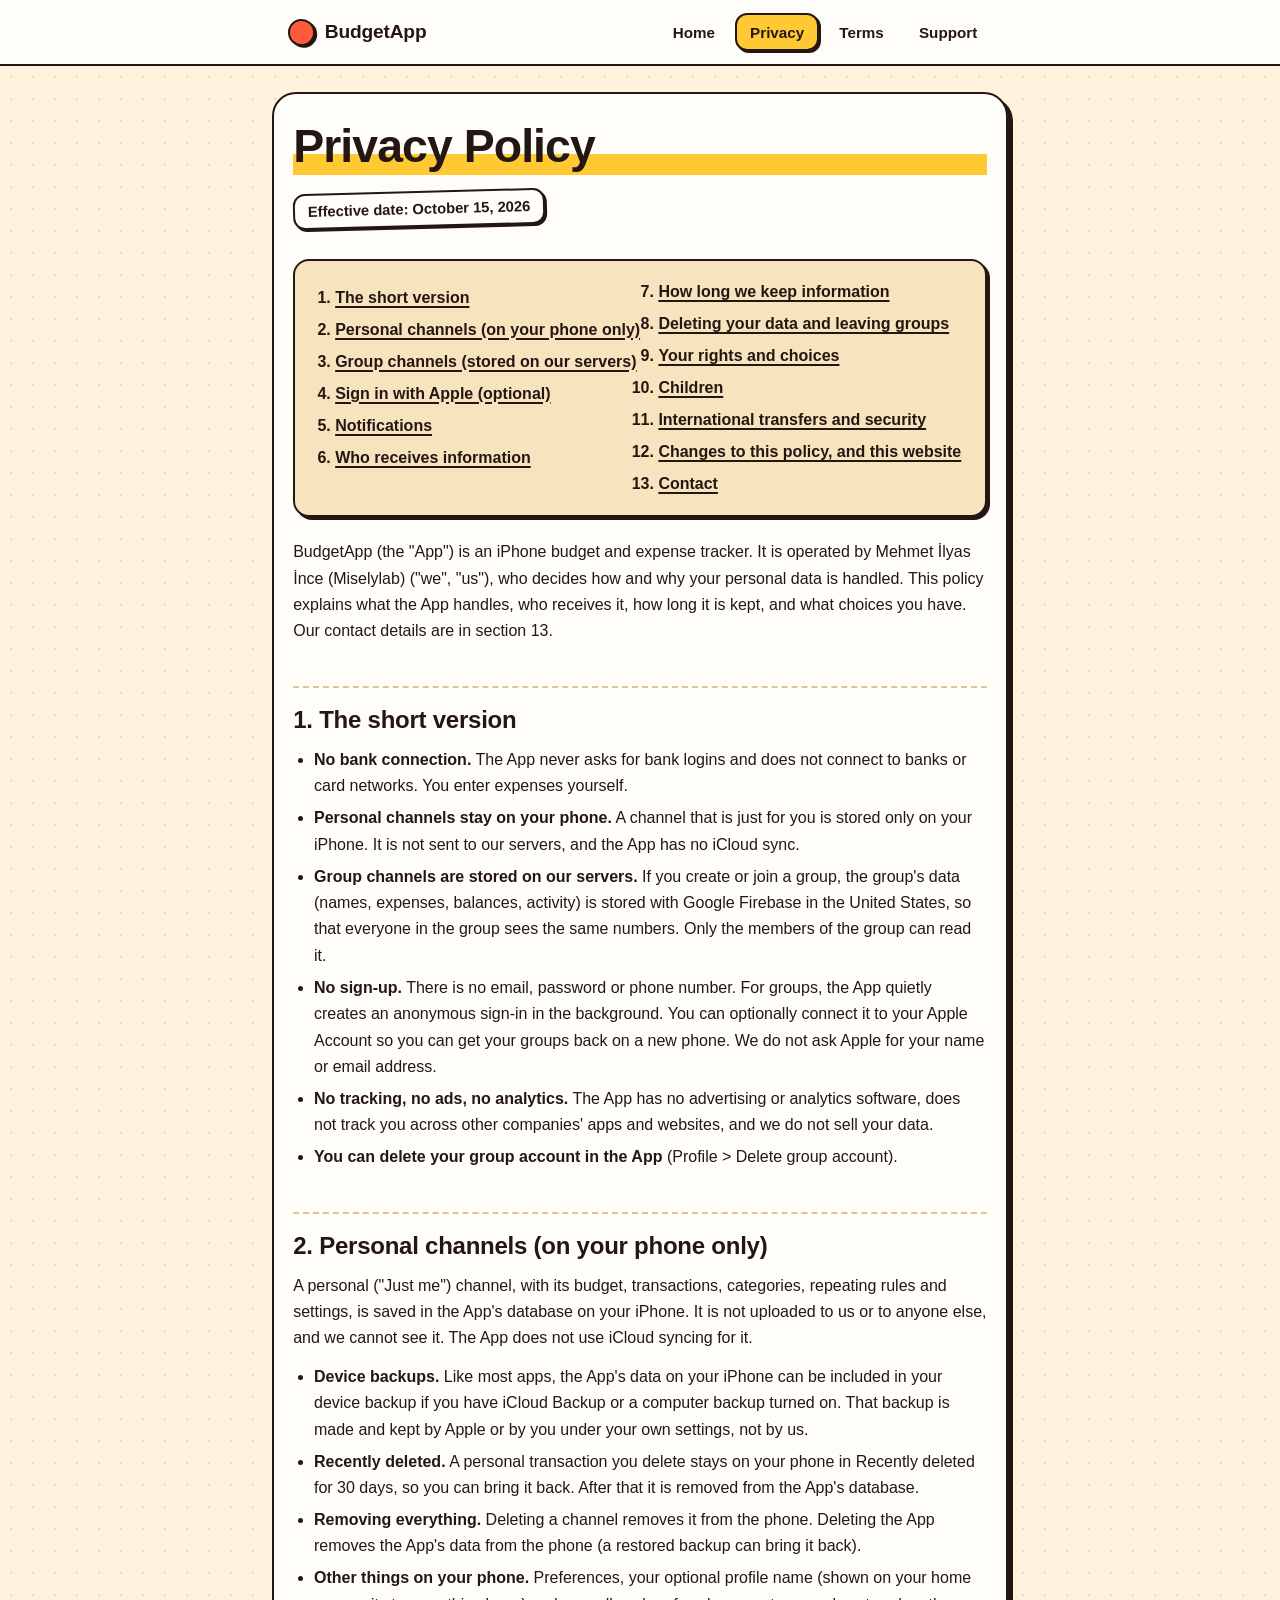
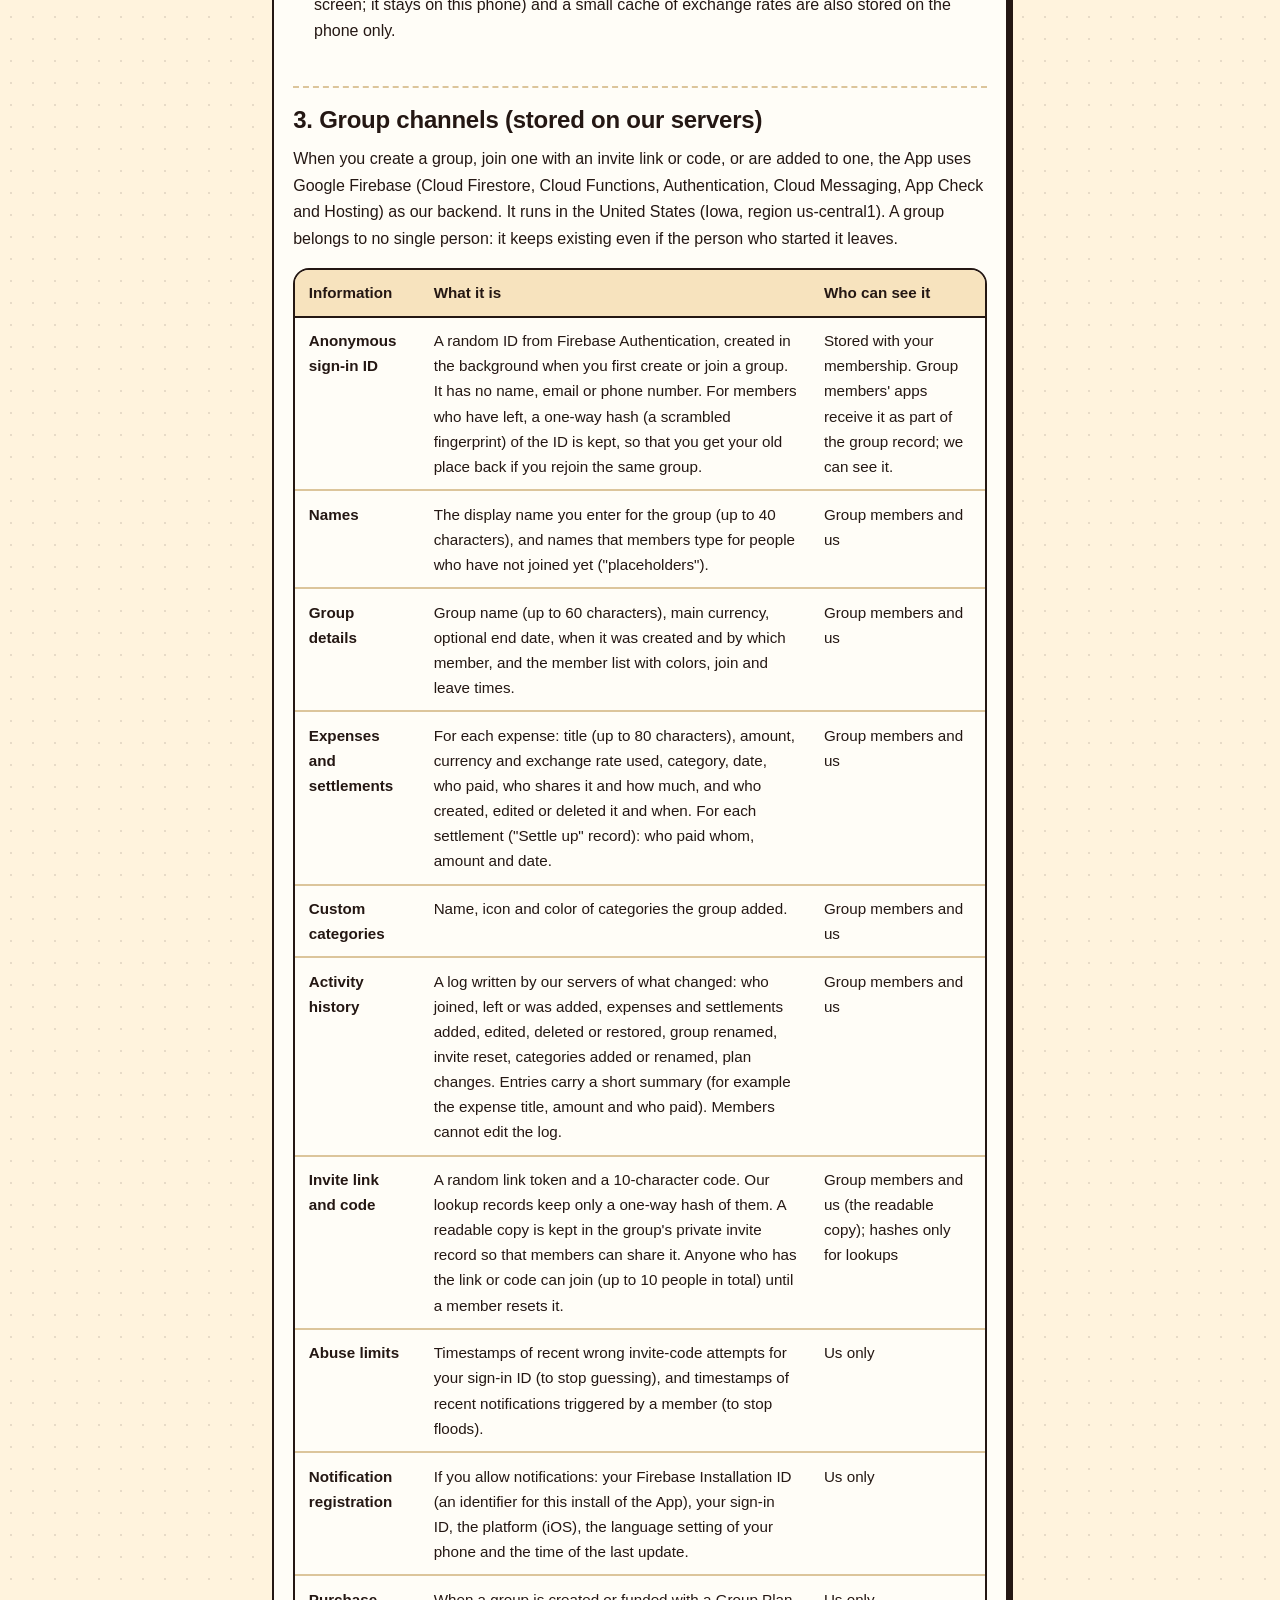
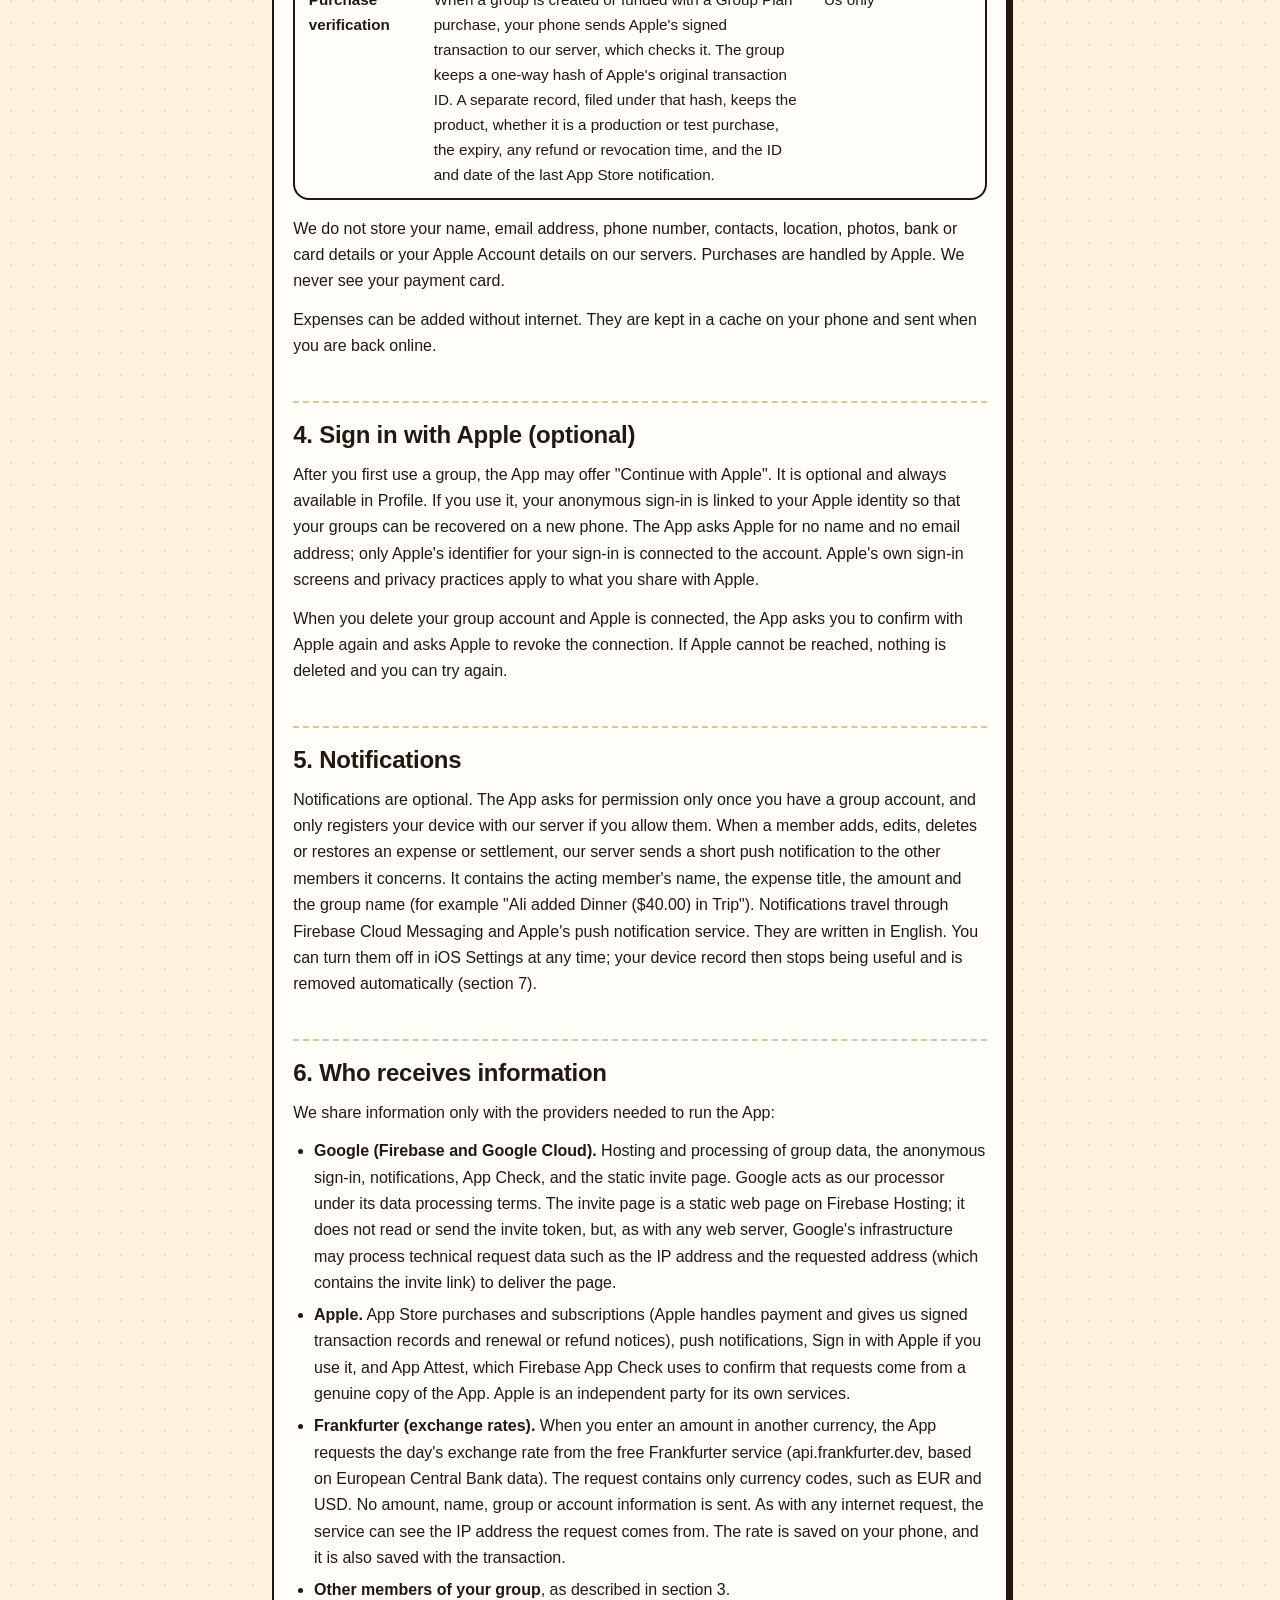
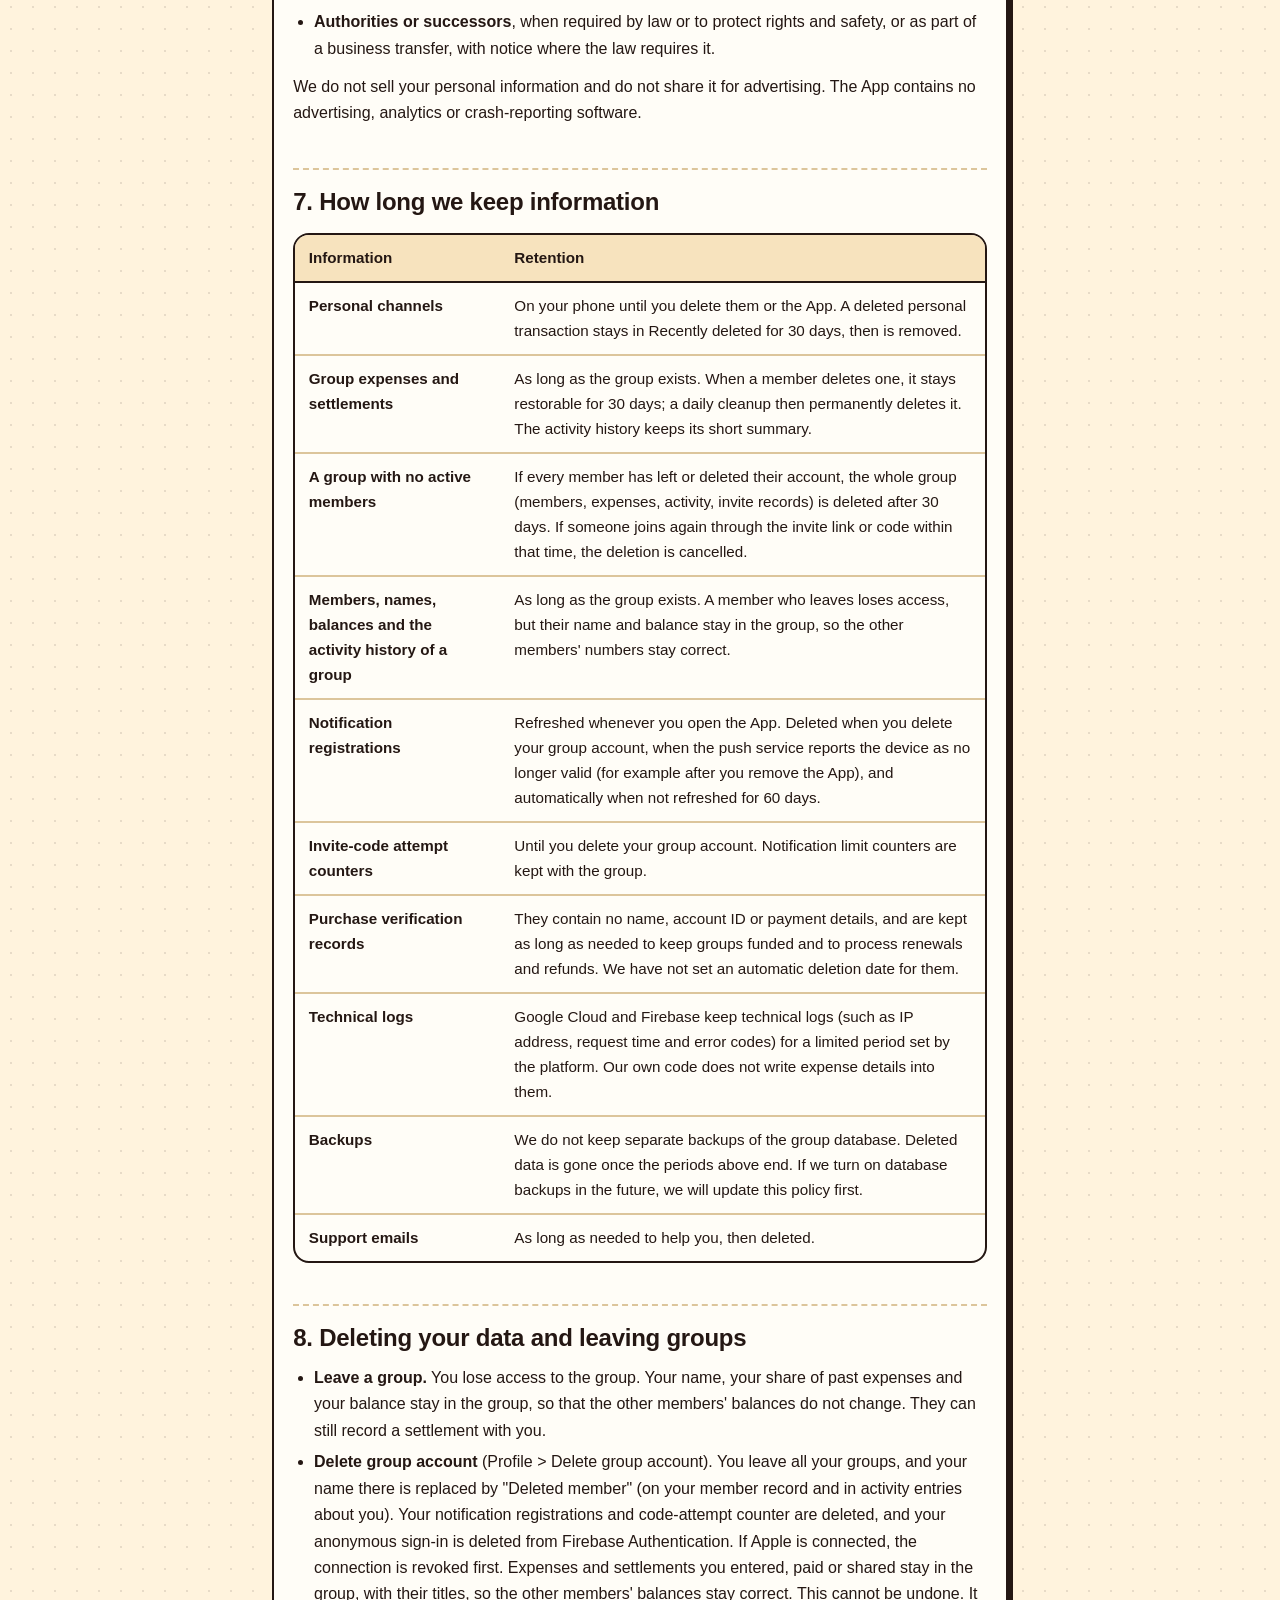
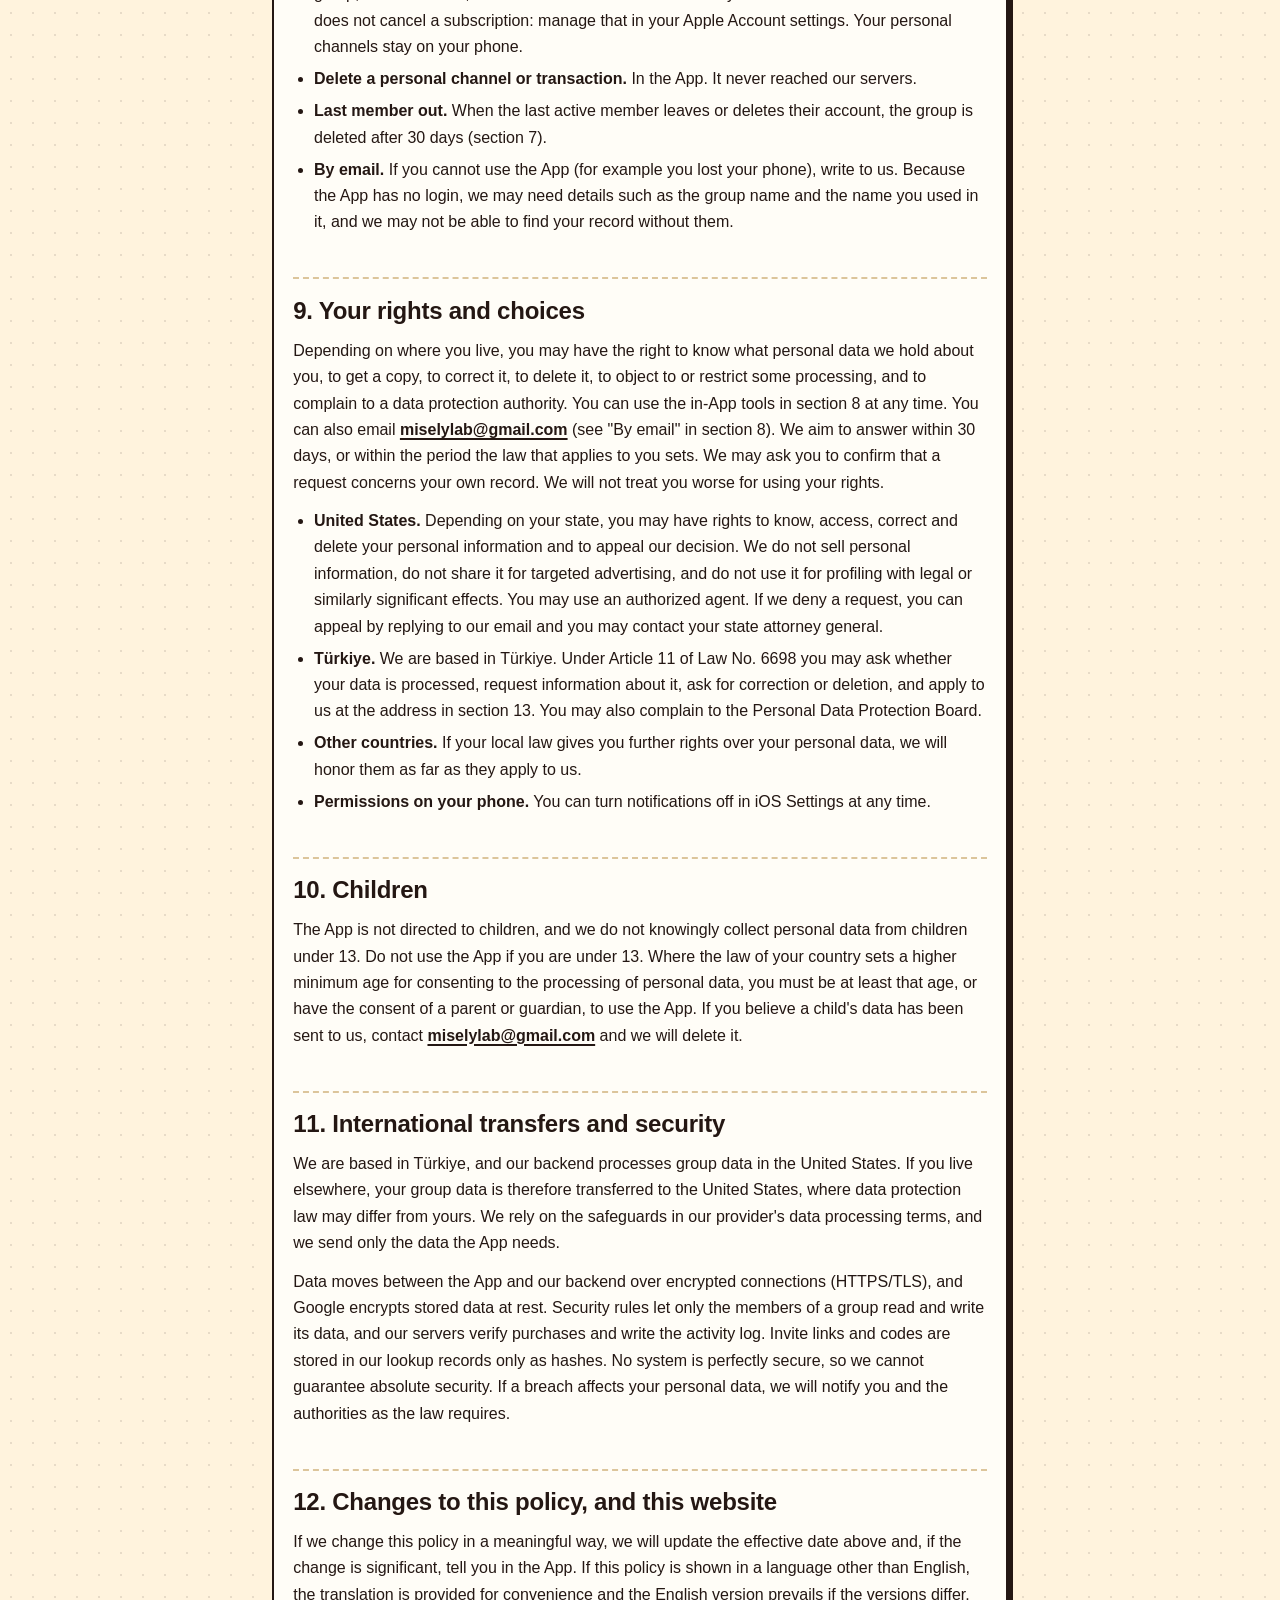
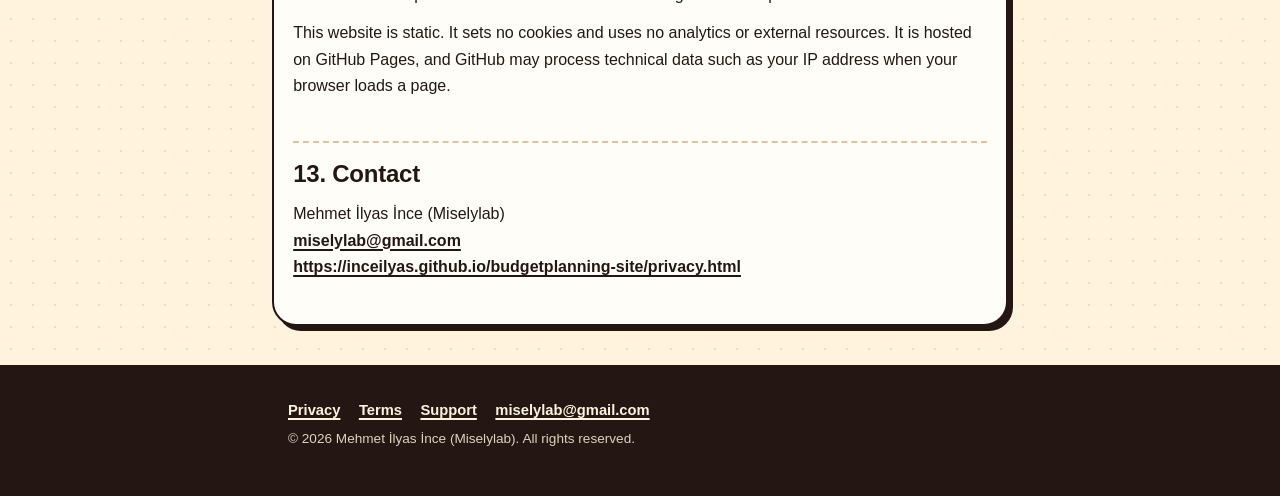
==== privacy.html @ 2c56e833 "Gizlilik politikasi, kullanim sartlari, destek ve ana sayfa (Ingilizce) Co-Authored-By: Claude Opus " ====
<!doctype html>
<html lang="en">
<head>
  <meta charset="utf-8">
  <meta name="viewport" content="width=device-width, initial-scale=1">
  <title>Privacy Policy | BudgetApp</title>
  <meta name="description" content="How BudgetApp handles your data: personal budgets stay on your phone, group budgets are stored on our servers. What is stored, who sees it, how long it is kept and how to delete it.">
  <meta name="color-scheme" content="light">
  <meta name="theme-color" content="#FFF3DD">
  <link rel="canonical" href="https://inceilyas.github.io/budgetplanning-site/privacy.html">
  <link rel="alternate" hreflang="en" href="https://inceilyas.github.io/budgetplanning-site/privacy.html">
  <link rel="alternate" hreflang="x-default" href="https://inceilyas.github.io/budgetplanning-site/privacy.html">
  <link rel="icon" type="image/svg+xml" href="assets/favicon.svg">
  <link rel="stylesheet" href="assets/style.css">
</head>
<body data-page="privacy">
  <a class="skip" href="#main">Skip to content</a>
  <header class="site-header">
    <div class="wrap bar">
      <a class="brand" href="index.html"><span class="mark" aria-hidden="true"></span>BudgetApp</a>
      <nav aria-label="Main menu">
        <a href="index.html">Home</a>
        <a href="privacy.html" aria-current="page">Privacy</a>
        <a href="terms.html">Terms</a>
        <a href="support.html">Support</a>
      </nav>
      <details class="langmenu">
        <summary class="lang" aria-label="Language: English">English</summary>
        <ul class="lang-list">
          <li><a href="privacy.html" hreflang="en" lang="en" aria-current="true">English</a></li>
        </ul>
      </details>
    </div>
  </header>
  <main id="main" class="wrap">
<h1>Privacy Policy</h1>

<p class="meta">Effective date: October 15, 2026</p>

<nav class="toc" aria-label="Contents">
  <ol>
    <li><a href="#section-1">The short version</a></li>
    <li><a href="#section-2">Personal channels (on your phone only)</a></li>
    <li><a href="#section-3">Group channels (stored on our servers)</a></li>
    <li><a href="#section-4">Sign in with Apple (optional)</a></li>
    <li><a href="#section-5">Notifications</a></li>
    <li><a href="#section-6">Who receives information</a></li>
    <li><a href="#section-7">How long we keep information</a></li>
    <li><a href="#section-8">Deleting your data and leaving groups</a></li>
    <li><a href="#section-9">Your rights and choices</a></li>
    <li><a href="#section-10">Children</a></li>
    <li><a href="#section-11">International transfers and security</a></li>
    <li><a href="#section-12">Changes to this policy, and this website</a></li>
    <li><a href="#section-13">Contact</a></li>
  </ol>
</nav>

<p>BudgetApp (the "App") is an iPhone budget and expense tracker. It is operated by Mehmet İlyas İnce (Miselylab) ("we", "us"), who decides how and why your personal data is handled. This policy explains what the App handles, who receives it, how long it is kept, and what choices you have. Our contact details are in section 13.</p>

<h2 id="section-1">1. The short version</h2>

<ul>
  <li><strong>No bank connection.</strong> The App never asks for bank logins and does not connect to banks or card networks. You enter expenses yourself.</li>
  <li><strong>Personal channels stay on your phone.</strong> A channel that is just for you is stored only on your iPhone. It is not sent to our servers, and the App has no iCloud sync.</li>
  <li><strong>Group channels are stored on our servers.</strong> If you create or join a group, the group's data (names, expenses, balances, activity) is stored with Google Firebase in the United States, so that everyone in the group sees the same numbers. Only the members of the group can read it.</li>
  <li><strong>No sign-up.</strong> There is no email, password or phone number. For groups, the App quietly creates an anonymous sign-in in the background. You can optionally connect it to your Apple Account so you can get your groups back on a new phone. We do not ask Apple for your name or email address.</li>
  <li><strong>No tracking, no ads, no analytics.</strong> The App has no advertising or analytics software, does not track you across other companies' apps and websites, and we do not sell your data.</li>
  <li><strong>You can delete your group account in the App</strong> (Profile &gt; Delete group account).</li>
</ul>

<h2 id="section-2">2. Personal channels (on your phone only)</h2>

<p>A personal ("Just me") channel, with its budget, transactions, categories, repeating rules and settings, is saved in the App's database on your iPhone. It is not uploaded to us or to anyone else, and we cannot see it. The App does not use iCloud syncing for it.</p>

<ul>
  <li><strong>Device backups.</strong> Like most apps, the App's data on your iPhone can be included in your device backup if you have iCloud Backup or a computer backup turned on. That backup is made and kept by Apple or by you under your own settings, not by us.</li>
  <li><strong>Recently deleted.</strong> A personal transaction you delete stays on your phone in Recently deleted for 30 days, so you can bring it back. After that it is removed from the App's database.</li>
  <li><strong>Removing everything.</strong> Deleting a channel removes it from the phone. Deleting the App removes the App's data from the phone (a restored backup can bring it back).</li>
  <li><strong>Other things on your phone.</strong> Preferences, your optional profile name (shown on your home screen; it stays on this phone) and a small cache of exchange rates are also stored on the phone only.</li>
</ul>

<h2 id="section-3">3. Group channels (stored on our servers)</h2>

<p>When you create a group, join one with an invite link or code, or are added to one, the App uses Google Firebase (Cloud Firestore, Cloud Functions, Authentication, Cloud Messaging, App Check and Hosting) as our backend. It runs in the United States (Iowa, region us-central1). A group belongs to no single person: it keeps existing even if the person who started it leaves.</p>

<div class="table-wrap" tabindex="0" role="region" aria-label="Table">
<table>
  <thead><tr>
<th scope="col">Information</th><th scope="col">What it is</th><th scope="col">Who can see it</th></tr></thead>
  <tbody>
    <tr><td>Anonymous sign-in ID</td><td>A random ID from Firebase Authentication, created in the background when you first create or join a group. It has no name, email or phone number. For members who have left, a one-way hash (a scrambled fingerprint) of the ID is kept, so that you get your old place back if you rejoin the same group.</td><td>Stored with your membership. Group members' apps receive it as part of the group record; we can see it.</td></tr>
    <tr><td>Names</td><td>The display name you enter for the group (up to 40 characters), and names that members type for people who have not joined yet ("placeholders").</td><td>Group members and us</td></tr>
    <tr><td>Group details</td><td>Group name (up to 60 characters), main currency, optional end date, when it was created and by which member, and the member list with colors, join and leave times.</td><td>Group members and us</td></tr>
    <tr><td>Expenses and settlements</td><td>For each expense: title (up to 80 characters), amount, currency and exchange rate used, category, date, who paid, who shares it and how much, and who created, edited or deleted it and when. For each settlement ("Settle up" record): who paid whom, amount and date.</td><td>Group members and us</td></tr>
    <tr><td>Custom categories</td><td>Name, icon and color of categories the group added.</td><td>Group members and us</td></tr>
    <tr><td>Activity history</td><td>A log written by our servers of what changed: who joined, left or was added, expenses and settlements added, edited, deleted or restored, group renamed, invite reset, categories added or renamed, plan changes. Entries carry a short summary (for example the expense title, amount and who paid). Members cannot edit the log.</td><td>Group members and us</td></tr>
    <tr><td>Invite link and code</td><td>A random link token and a 10-character code. Our lookup records keep only a one-way hash of them. A readable copy is kept in the group's private invite record so that members can share it. Anyone who has the link or code can join (up to 10 people in total) until a member resets it.</td><td>Group members and us (the readable copy); hashes only for lookups</td></tr>
    <tr><td>Abuse limits</td><td>Timestamps of recent wrong invite-code attempts for your sign-in ID (to stop guessing), and timestamps of recent notifications triggered by a member (to stop floods).</td><td>Us only</td></tr>
    <tr><td>Notification registration</td><td>If you allow notifications: your Firebase Installation ID (an identifier for this install of the App), your sign-in ID, the platform (iOS), the language setting of your phone and the time of the last update.</td><td>Us only</td></tr>
    <tr><td>Purchase verification</td><td>When a group is created or funded with a Group Plan purchase, your phone sends Apple's signed transaction to our server, which checks it. The group keeps a one-way hash of Apple's original transaction ID. A separate record, filed under that hash, keeps the product, whether it is a production or test purchase, the expiry, any refund or revocation time, and the ID and date of the last App Store notification.</td><td>Us only</td></tr>
  </tbody>
</table>
</div>

<p>We do not store your name, email address, phone number, contacts, location, photos, bank or card details or your Apple Account details on our servers. Purchases are handled by Apple. We never see your payment card.</p>

<p>Expenses can be added without internet. They are kept in a cache on your phone and sent when you are back online.</p>

<h2 id="section-4">4. Sign in with Apple (optional)</h2>

<p>After you first use a group, the App may offer "Continue with Apple". It is optional and always available in Profile. If you use it, your anonymous sign-in is linked to your Apple identity so that your groups can be recovered on a new phone. The App asks Apple for no name and no email address; only Apple's identifier for your sign-in is connected to the account. Apple's own sign-in screens and privacy practices apply to what you share with Apple.</p>

<p>When you delete your group account and Apple is connected, the App asks you to confirm with Apple again and asks Apple to revoke the connection. If Apple cannot be reached, nothing is deleted and you can try again.</p>

<h2 id="section-5">5. Notifications</h2>

<p>Notifications are optional. The App asks for permission only once you have a group account, and only registers your device with our server if you allow them. When a member adds, edits, deletes or restores an expense or settlement, our server sends a short push notification to the other members it concerns. It contains the acting member's name, the expense title, the amount and the group name (for example "Ali added Dinner ($40.00) in Trip"). Notifications travel through Firebase Cloud Messaging and Apple's push notification service. They are written in English. You can turn them off in iOS Settings at any time; your device record then stops being useful and is removed automatically (section 7).</p>

<h2 id="section-6">6. Who receives information</h2>

<p>We share information only with the providers needed to run the App:</p>

<ul>
  <li><strong>Google (Firebase and Google Cloud).</strong> Hosting and processing of group data, the anonymous sign-in, notifications, App Check, and the static invite page. Google acts as our processor under its data processing terms. The invite page is a static web page on Firebase Hosting; it does not read or send the invite token, but, as with any web server, Google's infrastructure may process technical request data such as the IP address and the requested address (which contains the invite link) to deliver the page.</li>
  <li><strong>Apple.</strong> App Store purchases and subscriptions (Apple handles payment and gives us signed transaction records and renewal or refund notices), push notifications, Sign in with Apple if you use it, and App Attest, which Firebase App Check uses to confirm that requests come from a genuine copy of the App. Apple is an independent party for its own services.</li>
  <li><strong>Frankfurter (exchange rates).</strong> When you enter an amount in another currency, the App requests the day's exchange rate from the free Frankfurter service (api.frankfurter.dev, based on European Central Bank data). The request contains only currency codes, such as EUR and USD. No amount, name, group or account information is sent. As with any internet request, the service can see the IP address the request comes from. The rate is saved on your phone, and it is also saved with the transaction.</li>
  <li><strong>Other members of your group</strong>, as described in section 3.</li>
  <li><strong>Authorities or successors</strong>, when required by law or to protect rights and safety, or as part of a business transfer, with notice where the law requires it.</li>
</ul>

<p>We do not sell your personal information and do not share it for advertising. The App contains no advertising, analytics or crash-reporting software.</p>

<h2 id="section-7">7. How long we keep information</h2>

<div class="table-wrap" tabindex="0" role="region" aria-label="Table">
<table>
  <thead><tr>
<th scope="col">Information</th><th scope="col">Retention</th></tr></thead>
  <tbody>
    <tr><td>Personal channels</td><td>On your phone until you delete them or the App. A deleted personal transaction stays in Recently deleted for 30 days, then is removed.</td></tr>
    <tr><td>Group expenses and settlements</td><td>As long as the group exists. When a member deletes one, it stays restorable for 30 days; a daily cleanup then permanently deletes it. The activity history keeps its short summary.</td></tr>
    <tr><td>A group with no active members</td><td>If every member has left or deleted their account, the whole group (members, expenses, activity, invite records) is deleted after 30 days. If someone joins again through the invite link or code within that time, the deletion is cancelled.</td></tr>
    <tr><td>Members, names, balances and the activity history of a group</td><td>As long as the group exists. A member who leaves loses access, but their name and balance stay in the group, so the other members' numbers stay correct.</td></tr>
    <tr><td>Notification registrations</td><td>Refreshed whenever you open the App. Deleted when you delete your group account, when the push service reports the device as no longer valid (for example after you remove the App), and automatically when not refreshed for 60 days.</td></tr>
    <tr><td>Invite-code attempt counters</td><td>Until you delete your group account. Notification limit counters are kept with the group.</td></tr>
    <tr><td>Purchase verification records</td><td>They contain no name, account ID or payment details, and are kept as long as needed to keep groups funded and to process renewals and refunds. We have not set an automatic deletion date for them.</td></tr>
    <tr><td>Technical logs</td><td>Google Cloud and Firebase keep technical logs (such as IP address, request time and error codes) for a limited period set by the platform. Our own code does not write expense details into them.</td></tr>
    <tr><td>Backups</td><td>We do not keep separate backups of the group database. Deleted data is gone once the periods above end. If we turn on database backups in the future, we will update this policy first.</td></tr>
    <tr><td>Support emails</td><td>As long as needed to help you, then deleted.</td></tr>
  </tbody>
</table>
</div>

<h2 id="section-8">8. Deleting your data and leaving groups</h2>

<ul>
  <li><strong>Leave a group.</strong> You lose access to the group. Your name, your share of past expenses and your balance stay in the group, so that the other members' balances do not change. They can still record a settlement with you.</li>
  <li><strong>Delete group account</strong> (Profile &gt; Delete group account). You leave all your groups, and your name there is replaced by "Deleted member" (on your member record and in activity entries about you). Your notification registrations and code-attempt counter are deleted, and your anonymous sign-in is deleted from Firebase Authentication. If Apple is connected, the connection is revoked first. Expenses and settlements you entered, paid or shared stay in the group, with their titles, so the other members' balances stay correct. This cannot be undone. It does not cancel a subscription: manage that in your Apple Account settings. Your personal channels stay on your phone.</li>
  <li><strong>Delete a personal channel or transaction.</strong> In the App. It never reached our servers.</li>
  <li><strong>Last member out.</strong> When the last active member leaves or deletes their account, the group is deleted after 30 days (section 7).</li>
  <li><strong>By email.</strong> If you cannot use the App (for example you lost your phone), write to us. Because the App has no login, we may need details such as the group name and the name you used in it, and we may not be able to find your record without them.</li>
</ul>

<h2 id="section-9">9. Your rights and choices</h2>

<p>Depending on where you live, you may have the right to know what personal data we hold about you, to get a copy, to correct it, to delete it, to object to or restrict some processing, and to complain to a data protection authority. You can use the in-App tools in section 8 at any time. You can also email <a href="mailto:miselylab@gmail.com">miselylab@gmail.com</a> (see "By email" in section 8). We aim to answer within 30 days, or within the period the law that applies to you sets. We may ask you to confirm that a request concerns your own record. We will not treat you worse for using your rights.</p>

<ul>
  <li><strong>United States.</strong> Depending on your state, you may have rights to know, access, correct and delete your personal information and to appeal our decision. We do not sell personal information, do not share it for targeted advertising, and do not use it for profiling with legal or similarly significant effects. You may use an authorized agent. If we deny a request, you can appeal by replying to our email and you may contact your state attorney general.</li>
  <li><strong>Türkiye.</strong> We are based in Türkiye. Under Article 11 of Law No. 6698 you may ask whether your data is processed, request information about it, ask for correction or deletion, and apply to us at the address in section 13. You may also complain to the Personal Data Protection Board.</li>
  <li><strong>Other countries.</strong> If your local law gives you further rights over your personal data, we will honor them as far as they apply to us.</li>
  <li><strong>Permissions on your phone.</strong> You can turn notifications off in iOS Settings at any time.</li>
</ul>

<h2 id="section-10">10. Children</h2>

<p>The App is not directed to children, and we do not knowingly collect personal data from children under 13. Do not use the App if you are under 13. Where the law of your country sets a higher minimum age for consenting to the processing of personal data, you must be at least that age, or have the consent of a parent or guardian, to use the App. If you believe a child's data has been sent to us, contact <a href="mailto:miselylab@gmail.com">miselylab@gmail.com</a> and we will delete it.</p>

<h2 id="section-11">11. International transfers and security</h2>

<p>We are based in Türkiye, and our backend processes group data in the United States. If you live elsewhere, your group data is therefore transferred to the United States, where data protection law may differ from yours. We rely on the safeguards in our provider's data processing terms, and we send only the data the App needs.</p>

<p>Data moves between the App and our backend over encrypted connections (HTTPS/TLS), and Google encrypts stored data at rest. Security rules let only the members of a group read and write its data, and our servers verify purchases and write the activity log. Invite links and codes are stored in our lookup records only as hashes. No system is perfectly secure, so we cannot guarantee absolute security. If a breach affects your personal data, we will notify you and the authorities as the law requires.</p>

<h2 id="section-12">12. Changes to this policy, and this website</h2>

<p>If we change this policy in a meaningful way, we will update the effective date above and, if the change is significant, tell you in the App. If this policy is shown in a language other than English, the translation is provided for convenience and the English version prevails if the versions differ.</p>

<p>This website is static. It sets no cookies and uses no analytics or external resources. It is hosted on GitHub Pages, and GitHub may process technical data such as your IP address when your browser loads a page.</p>

<h2 id="section-13">13. Contact</h2>

<p>Mehmet İlyas İnce (Miselylab)<br>
<a href="mailto:miselylab@gmail.com">miselylab@gmail.com</a><br>
<a href="https://inceilyas.github.io/budgetplanning-site/privacy.html" rel="noopener">https://inceilyas.github.io/budgetplanning-site/privacy.html</a></p>
  </main>
  <footer class="site-footer">
    <div class="wrap">
      <nav class="footer-langs-wrap" aria-label="Language">
        <ul class="lang-list footer-langs">
          <li><a href="privacy.html" hreflang="en" lang="en" aria-current="true">English</a></li>
        </ul>
      </nav>
      <p class="links"><a href="privacy.html">Privacy</a> <a href="terms.html">Terms</a> <a href="support.html">Support</a> <a href="mailto:miselylab@gmail.com">miselylab@gmail.com</a></p>
      <p class="small">&copy; 2026 Mehmet İlyas İnce (Miselylab). All rights reserved.</p>
    </div>
  </footer>
</body>
</html>
---- assets/style.css ----
/* B3 Sticker palette from the app (design/b3-sistem.md): cream ground, ink outlines, hard offset shadows, tomato accent.
   System fonts only. No external resources. */
:root {
  --bg: #FFF3DD;          /* cream page background */
  --surface: #FFFDF7;     /* cards and fields */
  --sand: #F7E3BE;        /* quiet fills */
  --hairline: #DCC59B;    /* thin dividers */
  --ink: #241713;         /* text, outlines, hard shadows */
  --ink-2: #6B574A;       /* secondary text (6.2:1 on cream) */
  --tomato: #FF5B3A;      /* accent: fills and decoration. Not used for text: 2.8:1 on cream */
  --tomato-tint: #FFD3C6;
  --sun: #FFC933;
  --sun-tint: #FFEBA6;
  --teal: #17B196;
  --teal-tint: #C2F0E3;
  --line: 2.5px;
  color-scheme: light;
}
* { box-sizing: border-box; }
html { -webkit-text-size-adjust: 100%; scroll-behavior: smooth; }
body {
  margin: 0;
  background-color: var(--bg);
  background-image: radial-gradient(rgba(36, 23, 19, .11) 1.3px, transparent 1.4px);
  background-size: 22px 22px;
  color: var(--ink);
  font: 1rem/1.65 ui-rounded, "SF Pro Rounded", -apple-system, BlinkMacSystemFont, "SF Pro Text", "Segoe UI", Roboto, "Helvetica Neue", Arial, sans-serif;
}
.wrap { width: 100%; max-width: 46rem; margin: 0 auto; padding-left: 16px; padding-right: 16px; }

/* Links: ink with an underline (tomato fails 4.5:1 on cream). Hover adds a sun highlight. */
a { color: var(--ink); font-weight: 600; text-decoration: underline; text-decoration-thickness: 2px; text-underline-offset: .18em; overflow-wrap: anywhere; }
a:hover { background: var(--sun); text-decoration-thickness: 3px; }
a:focus-visible, .table-wrap:focus-visible, summary:focus-visible { outline: 3px solid var(--ink); outline-offset: 3px; border-radius: 6px; box-shadow: 0 0 0 6px var(--sun); }

.skip { position: absolute; left: -999px; top: 0; background: var(--sun); color: var(--ink); border: var(--line) solid var(--ink); border-radius: 12px; padding: .6rem 1rem; z-index: 10; font-weight: 800; text-decoration: none; }
.skip:focus { left: 8px; top: 8px; }

/* Header */
.site-header { border-bottom: var(--line) solid var(--ink); background: var(--surface); }
.bar { display: flex; flex-wrap: wrap; align-items: center; gap: .4rem 1rem; padding-top: .8rem; padding-bottom: .8rem; }
.brand { display: inline-flex; align-items: center; gap: .6rem; color: var(--ink); font-size: 1.2rem; font-weight: 800; letter-spacing: -.01em; text-decoration: none; margin-right: auto; }
.brand:hover { background: none; }
.mark { width: 1.7rem; height: 1.7rem; flex: none; border: var(--line) solid var(--ink); border-radius: 50%; background: var(--tomato); box-shadow: 2px 2px 0 var(--ink); transform: rotate(-6deg); }
nav { display: flex; flex-wrap: wrap; gap: .35rem; }
.site-header nav a { color: var(--ink); text-decoration: none; padding: .3rem .8rem; border: 2px solid transparent; border-radius: 12px; font-size: .95rem; font-weight: 700; }
.site-header nav a:hover { background: var(--sun-tint); border-color: var(--ink); }
.site-header nav a[aria-current="page"] { background: var(--sun); border-color: var(--ink); box-shadow: 2px 2px 0 var(--ink); }

/* Page body: legal pages sit on a sticker card, the home page on the dotted ground */
main.wrap { margin: 1.6rem auto 2.4rem; padding: 1.6rem 1.2rem 2rem; background: var(--surface); border: var(--line) solid var(--ink); border-radius: 24px; box-shadow: 5px 5px 0 var(--ink); width: calc(100% - 32px); max-width: 46rem; }
body[data-page="index"] main.wrap { background: none; border: 0; box-shadow: none; border-radius: 0; padding: 0 16px; width: 100%; margin-top: 2rem; }
h1, h2, h3 { line-height: 1.2; }
h1 { font-weight: 800; font-size: clamp(2rem, 8vw, 2.9rem); letter-spacing: -.02em; margin: 0 0 .8rem; overflow-wrap: anywhere; }
h1 span, main > h1 { background: linear-gradient(transparent 62%, var(--sun) 62%); -webkit-box-decoration-break: clone; box-decoration-break: clone; }
h2 { font-size: 1.5rem; font-weight: 800; letter-spacing: -.01em; margin: 2.6rem 0 .6rem; padding-top: 1.1rem; border-top: 2px dashed var(--hairline); scroll-margin-top: 1rem; }
h3 { font-size: 1.1rem; font-weight: 800; margin: 1.6rem 0 .3rem; }
h2:first-child, .hero + h2, .toc + h2, .note + h2 { border-top: 0; padding-top: 0; }
p, ul, ol { margin: .75rem 0; }
ul, ol { padding-left: 1.3rem; }
li { margin: .35rem 0; }
li::marker { color: var(--ink); font-weight: 800; }
strong { font-weight: 800; }
.lead { font-size: 1.2rem; font-weight: 600; color: var(--ink-2); max-width: 38rem; }
.meta { display: inline-block; margin: .2rem 0 .6rem; padding: .25rem .8rem; background: var(--surface); border: var(--line) solid var(--ink); border-radius: 12px; box-shadow: 2px 2px 0 var(--ink); font-size: .92rem; font-weight: 700; color: var(--ink); transform: rotate(-1.5deg); }
.hero { padding: .6rem 0 .4rem; }
.tag { display: inline-block; margin: 0 0 .9rem; padding: .25rem .8rem; background: var(--sun); border: var(--line) solid var(--ink); border-radius: 12px; box-shadow: 2px 2px 0 var(--ink); font-size: .92rem; font-weight: 800; transform: rotate(-2deg); }
.store { font-weight: 700; color: var(--ink-2); }

/* Buttons */
.actions { display: flex; flex-wrap: wrap; gap: .8rem; margin: 1.4rem 0 .6rem; }
.btn { display: inline-block; padding: .8rem 1.3rem; background: var(--tomato); border: var(--line) solid var(--ink); border-radius: 18px; box-shadow: 0 5px 0 var(--ink); color: var(--ink); font-size: 1.05rem; font-weight: 800; text-decoration: none; }
.btn:hover { background: var(--tomato); text-decoration: none; transform: translateY(2px); box-shadow: 0 3px 0 var(--ink); }
.btn-quiet { background: var(--surface); }
.btn-quiet:hover { background: var(--sun-tint); }

/* Cards */
.grid { display: grid; grid-template-columns: repeat(auto-fit, minmax(14rem, 1fr)); gap: 1.1rem; margin: 1.2rem 0 1.6rem; padding: 0; list-style: none; }
.card { position: relative; background: var(--surface); border: var(--line) solid var(--ink); border-radius: 24px; box-shadow: 5px 5px 0 var(--ink); padding: 1rem 1.2rem 1.1rem; margin: 0; }
.card.c-tomato { background: var(--tomato-tint); }
.card.c-sun { background: var(--sun-tint); }
.card.c-teal { background: var(--teal-tint); }
.card h3 { margin-top: 0; }
.card p { margin: .3rem 0 0; font-size: .98rem; }
.card h3 a { text-decoration: none; }
.card h3 a::after { content: ""; position: absolute; inset: 0; border-radius: 24px; }
.card h3 a:hover { background: none; text-decoration: underline; text-decoration-thickness: 3px; }
.card:hover { background: var(--sun-tint); }
.card:focus-within { outline: 3px solid var(--ink); outline-offset: 3px; }
.card h3 a:focus-visible { outline: none; box-shadow: none; }

.toc { display: block; background: var(--sand); border: var(--line) solid var(--ink); border-radius: 16px; box-shadow: 3px 3px 0 var(--ink); padding: .8rem 1.2rem; margin: 1.4rem 0; }
.toc ol { columns: 2 14rem; margin: .3rem 0; }
.toc a { font-weight: 600; }

/* Tables */
.table-wrap { overflow-x: auto; margin: 1rem 0; border: var(--line) solid var(--ink); border-radius: 16px; background: var(--surface); }
table { border-collapse: collapse; width: 100%; min-width: 34rem; font-size: .95rem; }
th, td { text-align: left; vertical-align: top; padding: .65rem .85rem; border-bottom: 2px solid var(--hairline); }
th { background: var(--sand); font-weight: 800; border-bottom: var(--line) solid var(--ink); }
tr:last-child td { border-bottom: 0; }
td:first-child { font-weight: 700; }

code { font: .92em ui-monospace, SFMono-Regular, Menlo, monospace; background: var(--sand); padding: .1em .35em; border-radius: 6px; }

/* Footer */
.site-footer { background: var(--ink); color: var(--bg); font-size: .92rem; padding: 1.8rem 0 2.6rem; }
.site-footer p { margin: .3rem 0; }
.site-footer a { color: var(--bg); }
.site-footer a:hover { background: var(--tomato); color: var(--ink); }
.site-footer a:focus-visible { outline-color: var(--sun); box-shadow: none; }
.site-footer .links a { margin-right: .9rem; }
.site-footer .small { font-size: .85rem; opacity: .85; }

/* Language switcher: <details> menu, no JavaScript. Full list repeated in the footer. Hidden while only one language is published. */
.langmenu { position: relative; }
.langmenu summary { list-style: none; cursor: pointer; color: var(--ink); background: var(--surface); padding: .3rem .8rem; border: 2px solid var(--ink); border-radius: 12px; font-size: .95rem; font-weight: 700; }
.langmenu summary::-webkit-details-marker { display: none; }
.langmenu summary::after { content: ""; display: inline-block; width: .4em; height: .4em; margin-left: .5em; border-right: 2px solid currentColor; border-bottom: 2px solid currentColor; transform: translateY(-.15em) rotate(45deg); }
.langmenu[open] summary, .langmenu summary:hover { background: var(--sun); }
.langmenu[open] summary::after { transform: translateY(.05em) rotate(225deg); }
.langmenu .lang-list { position: absolute; right: 0; top: calc(100% + .4rem); z-index: 10; min-width: 12rem; max-height: min(70vh, 26rem); overflow-y: auto; margin: 0; padding: .3rem; list-style: none; background: var(--surface); border: var(--line) solid var(--ink); border-radius: 16px; box-shadow: 4px 4px 0 var(--ink); }
.lang-list li { margin: 0; }
.lang-list a { display: block; padding: .5rem .7rem; border-radius: 10px; text-decoration: none; font-size: .95rem; }
.lang-list a:hover { background: var(--sun-tint); }
.lang-list a[aria-current="true"] { background: var(--sun); box-shadow: inset 3px 0 0 var(--ink); }
.footer-langs-wrap { margin: .2rem 0 .9rem; }
.footer-langs { display: flex; flex-wrap: wrap; gap: .4rem; padding: 0; margin: 0; list-style: none; }
.footer-langs a { display: inline-block; padding: .3rem .7rem; border: 2px solid var(--bg); border-radius: 10px; text-decoration: none; }
.footer-langs a[aria-current="true"] { background: var(--bg); color: var(--ink); }
/* One published language: no switcher */
.langmenu:not(:has(li + li)), .footer-langs-wrap:not(:has(li + li)) { display: none; }

/* Legal translation note */
.note { background: var(--sun-tint); border: var(--line) solid var(--ink); border-radius: 16px; box-shadow: 3px 3px 0 var(--ink); padding: .1rem 1rem; margin: 1.2rem 0; font-size: .95rem; }

@media (max-width: 40rem) {
  main.wrap { padding-left: 1rem; padding-right: 1rem; border-radius: 20px; box-shadow: 4px 4px 0 var(--ink); }
  body[data-page="index"] main.wrap { padding-left: 16px; padding-right: 16px; border-radius: 0; box-shadow: none; }
  .langmenu { position: static; }
  .langmenu .lang-list { left: 16px; right: 16px; top: 100%; min-width: 0; display: grid; grid-template-columns: 1fr 1fr; gap: .1rem .4rem; }
  .bar { position: relative; }
  .btn { width: 100%; text-align: center; }
}
@media (prefers-reduced-motion: reduce) { html { scroll-behavior: auto; } .btn:hover { transform: none; } }
@media print {
  .site-header, .skip, .toc, .langmenu, .footer-langs-wrap { display: none; }
  body, .site-footer, main { background: #fff; color: #000; box-shadow: none; border: 0; }
  .site-footer a, a { color: #000; }
  h2 { border-top: 0; }
}
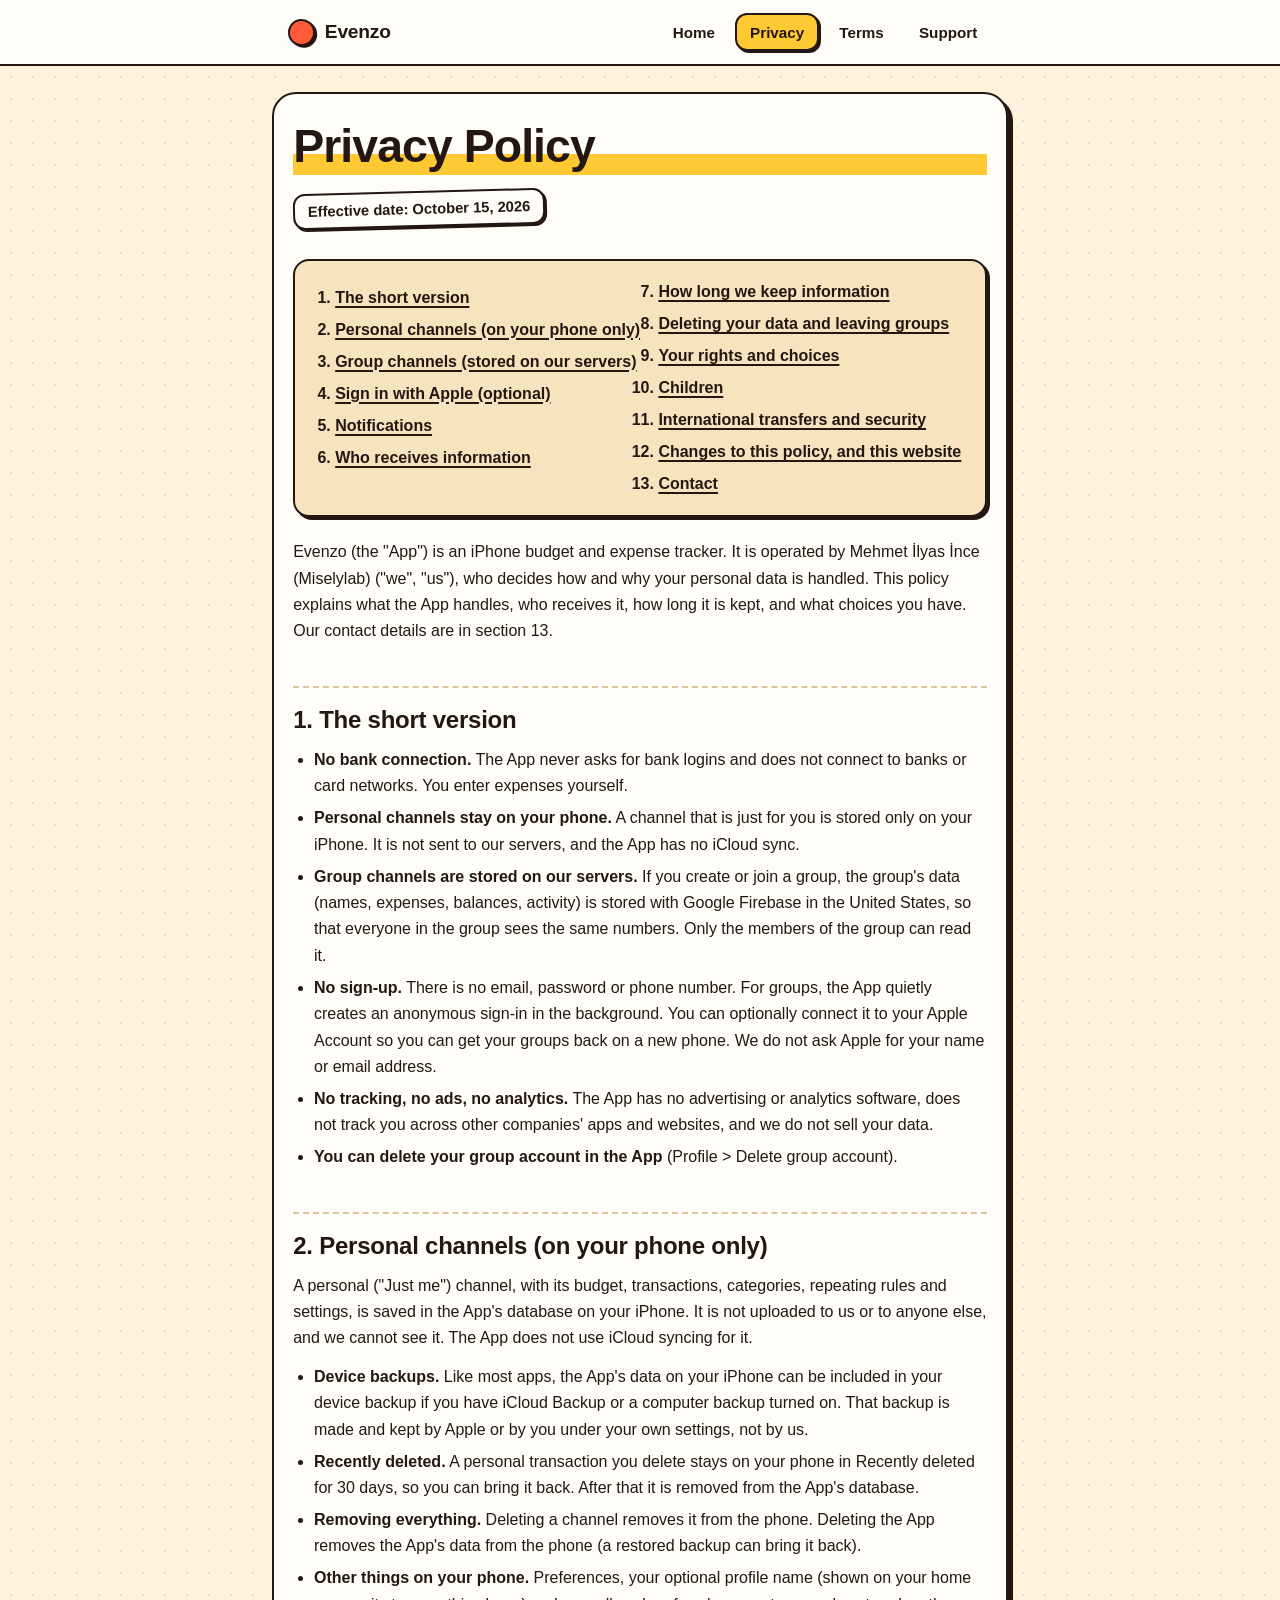
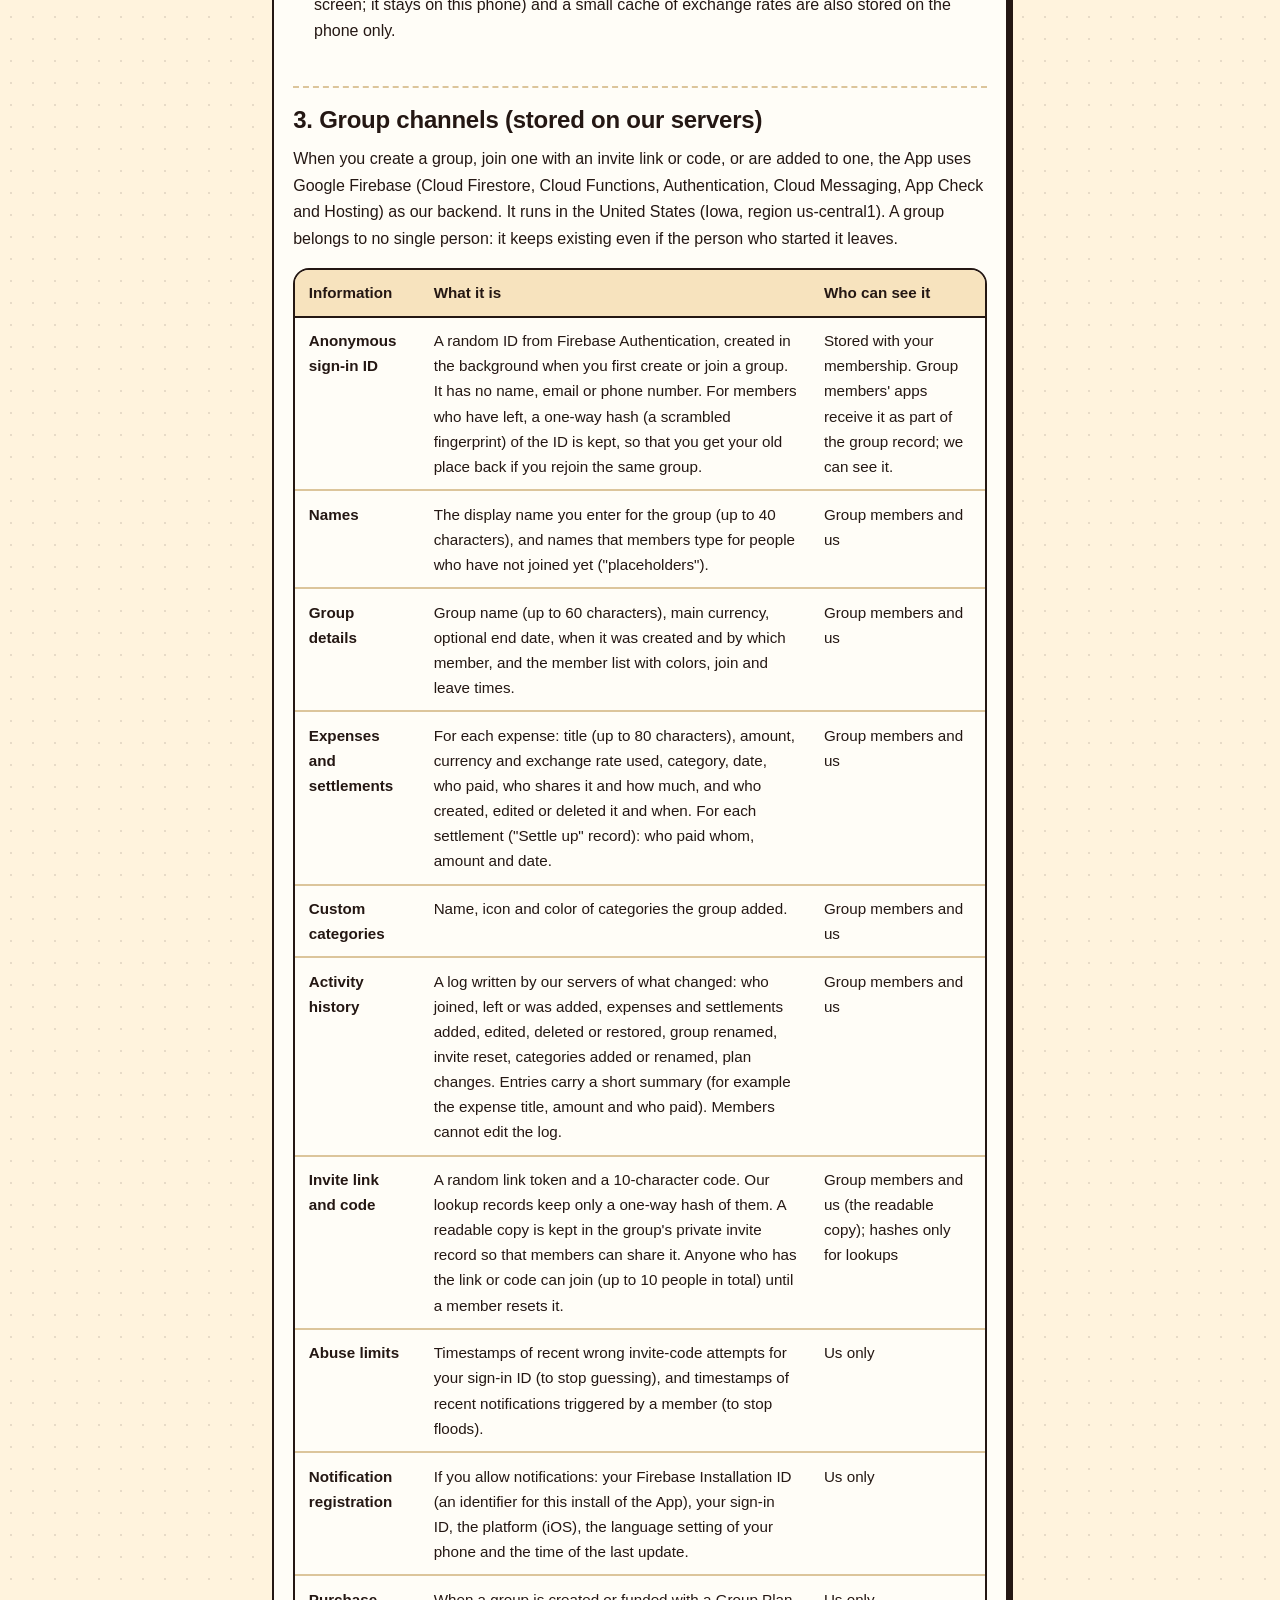
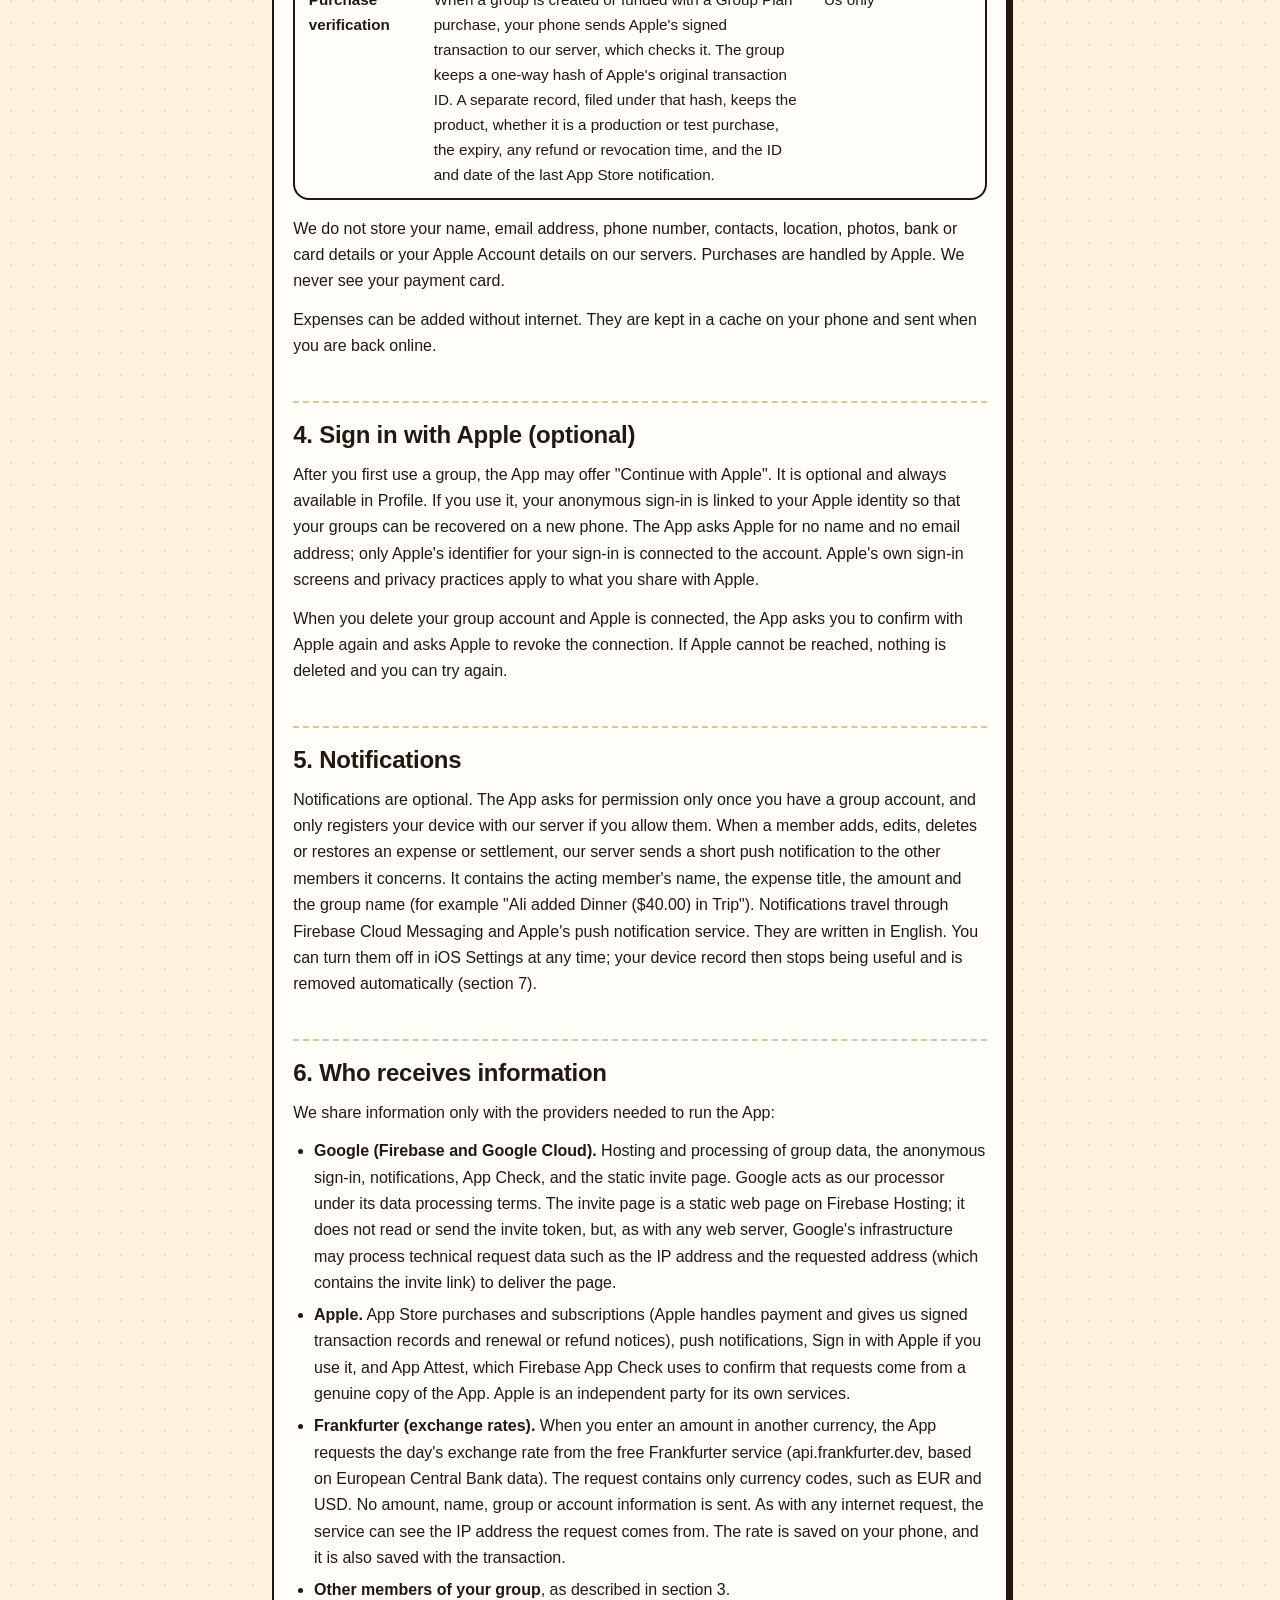
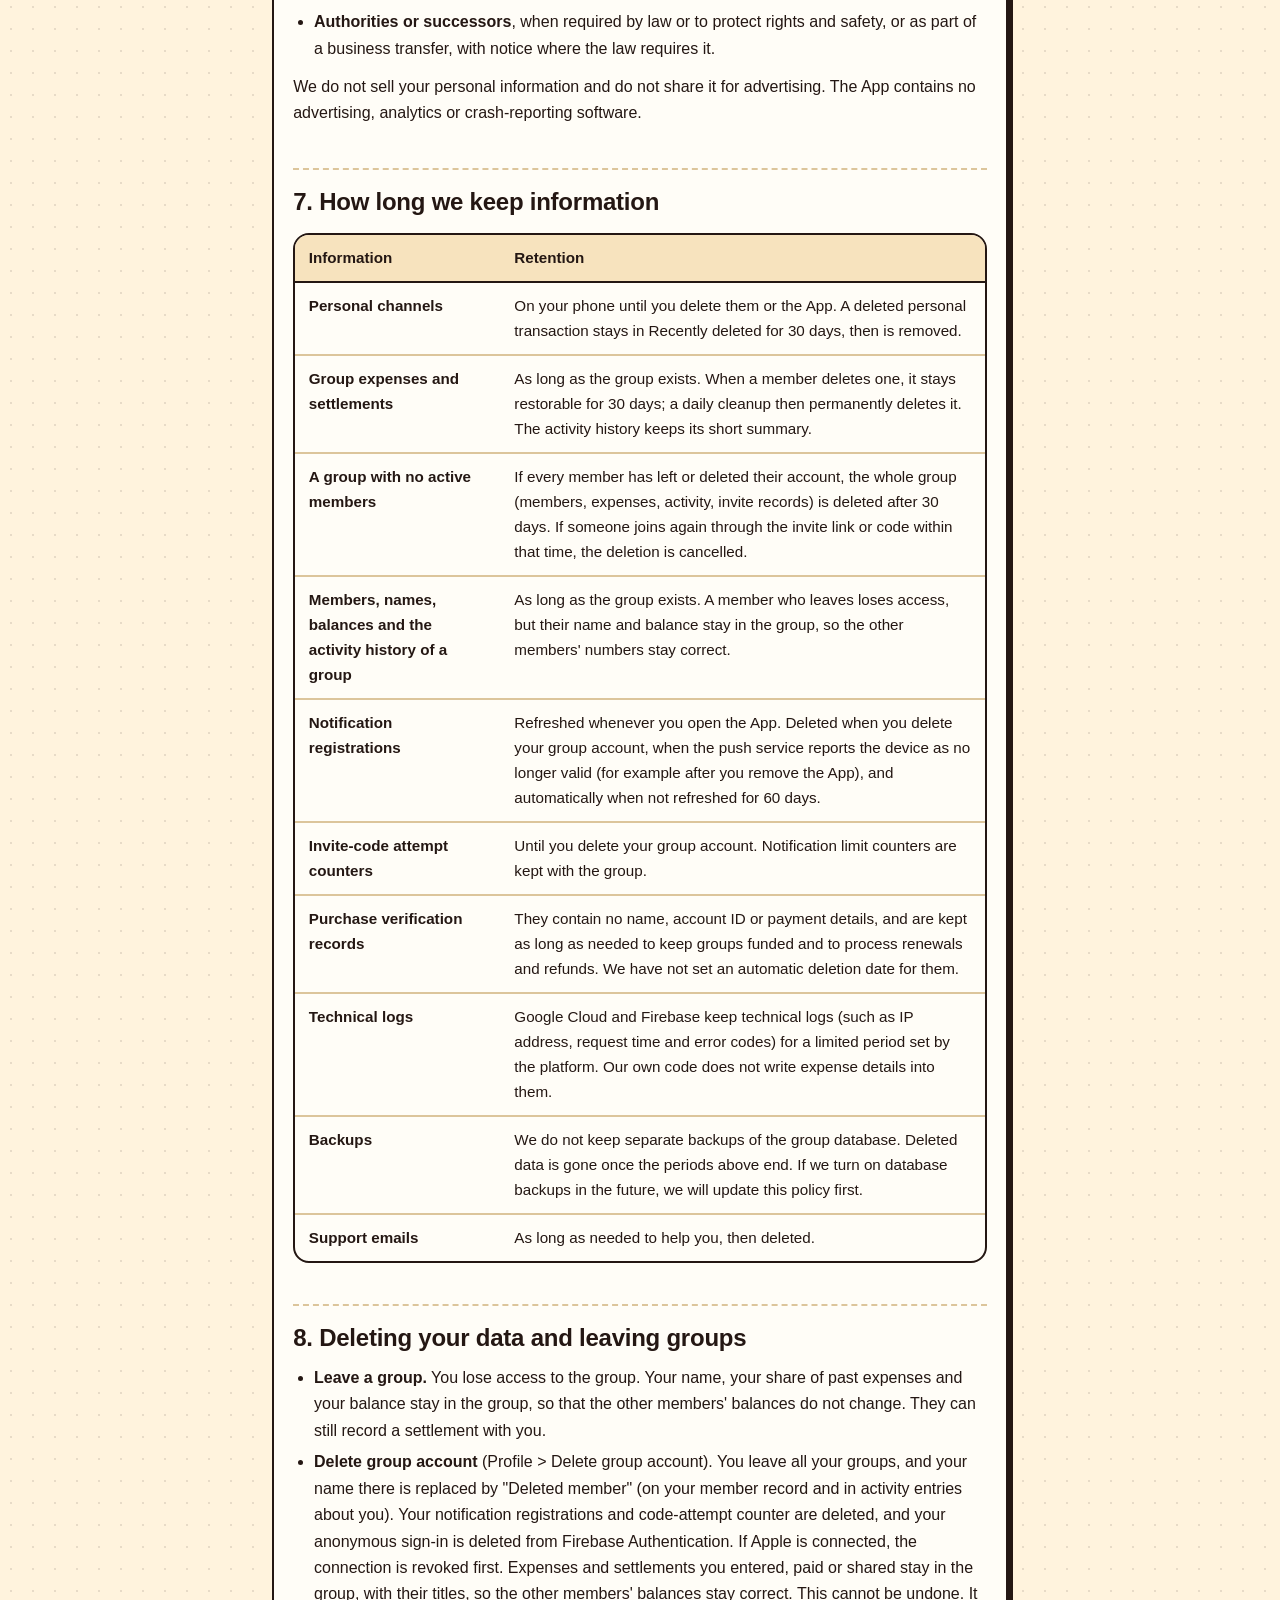
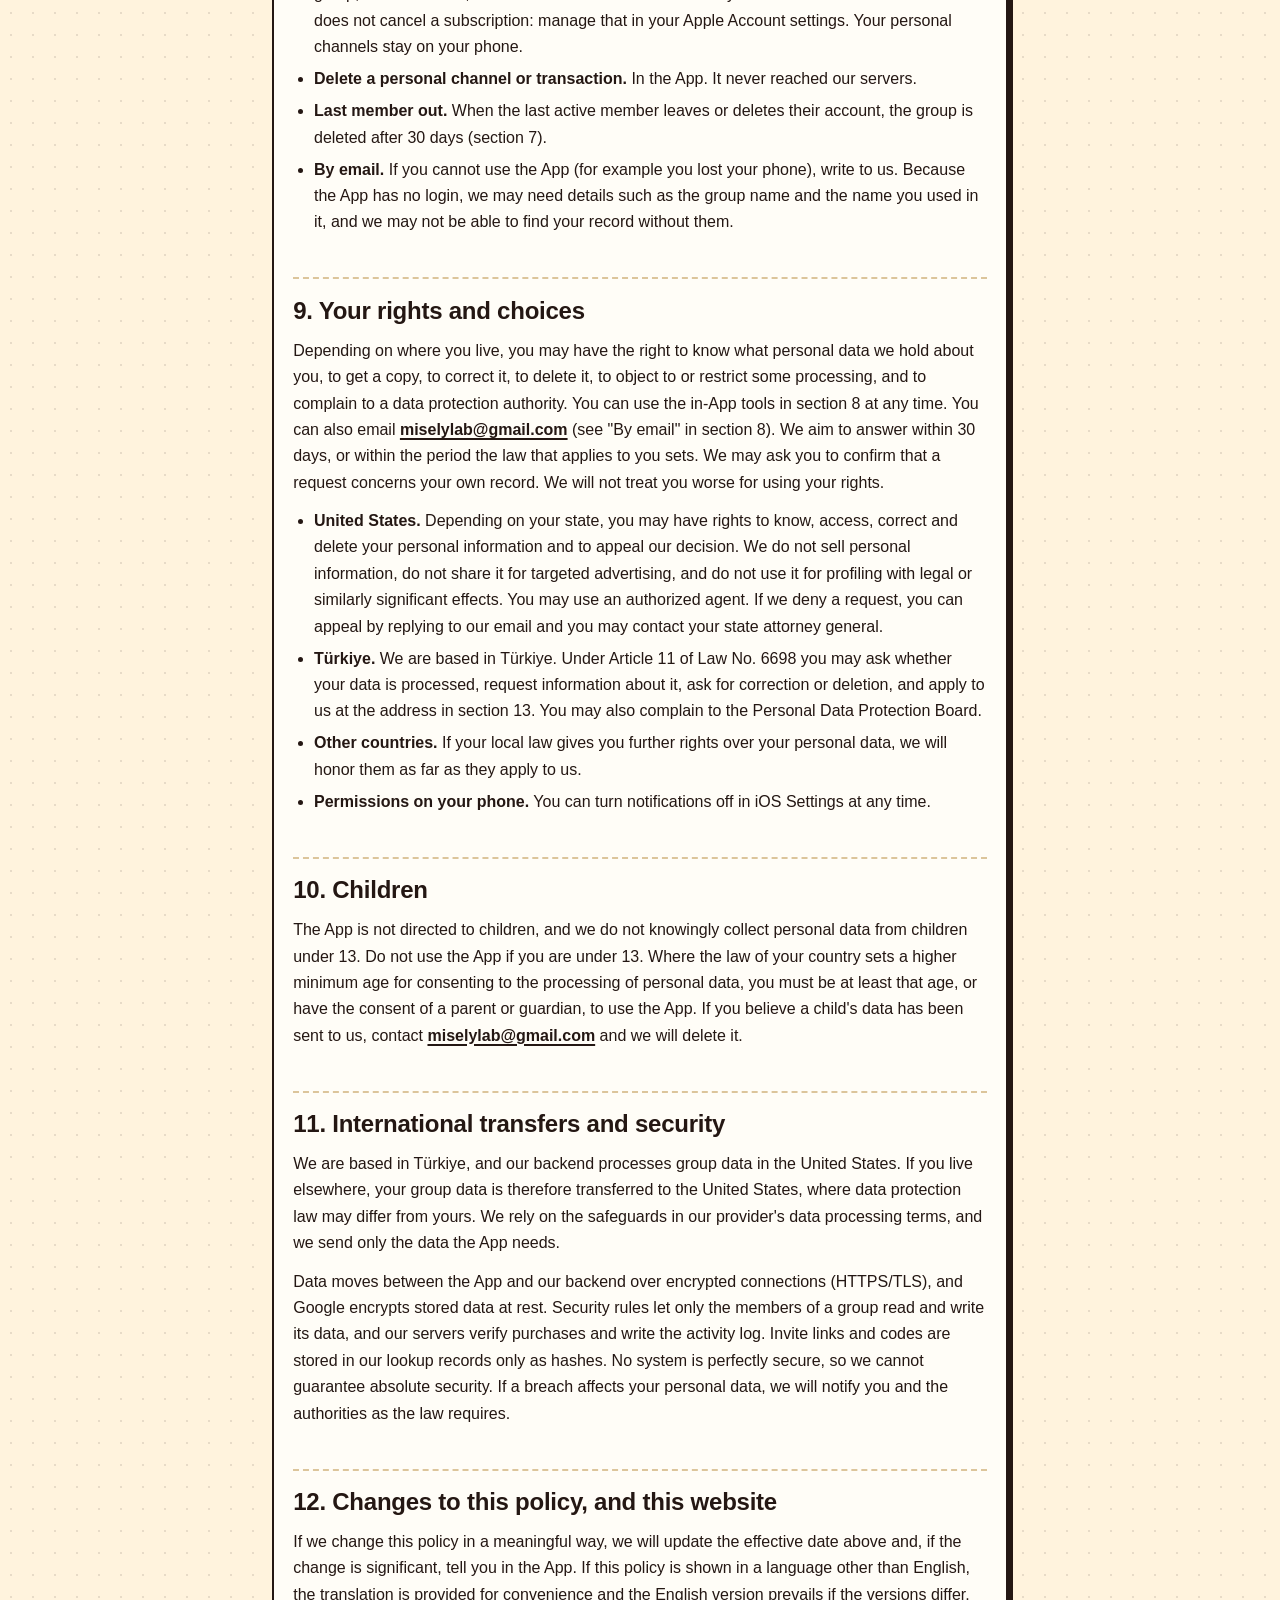
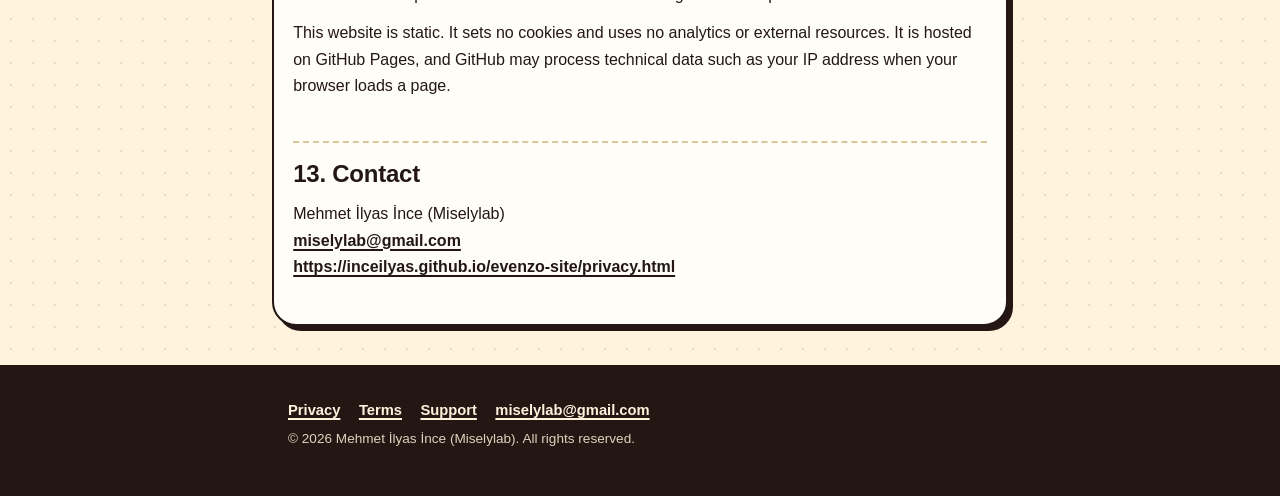
==== commit e838367d: "Ad Evenzo, adres evenzo-site Co-Authored-By: Claude Opus 5.5 <noreply@anthropic.com>" ====
--- a/privacy.html
+++ b/privacy.html
@@ -3,13 +3,13 @@
 <head>
   <meta charset="utf-8">
   <meta name="viewport" content="width=device-width, initial-scale=1">
-  <title>Privacy Policy | BudgetApp</title>
-  <meta name="description" content="How BudgetApp handles your data: personal budgets stay on your phone, group budgets are stored on our servers. What is stored, who sees it, how long it is kept and how to delete it.">
+  <title>Privacy Policy | Evenzo</title>
+  <meta name="description" content="How Evenzo handles your data: personal budgets stay on your phone, group budgets are stored on our servers. What is stored, who sees it, how long it is kept and how to delete it.">
   <meta name="color-scheme" content="light">
   <meta name="theme-color" content="#FFF3DD">
-  <link rel="canonical" href="https://inceilyas.github.io/budgetplanning-site/privacy.html">
-  <link rel="alternate" hreflang="en" href="https://inceilyas.github.io/budgetplanning-site/privacy.html">
-  <link rel="alternate" hreflang="x-default" href="https://inceilyas.github.io/budgetplanning-site/privacy.html">
+  <link rel="canonical" href="https://inceilyas.github.io/evenzo-site/privacy.html">
+  <link rel="alternate" hreflang="en" href="https://inceilyas.github.io/evenzo-site/privacy.html">
+  <link rel="alternate" hreflang="x-default" href="https://inceilyas.github.io/evenzo-site/privacy.html">
   <link rel="icon" type="image/svg+xml" href="assets/favicon.svg">
   <link rel="stylesheet" href="assets/style.css">
 </head>
@@ -17,7 +17,7 @@
   <a class="skip" href="#main">Skip to content</a>
   <header class="site-header">
     <div class="wrap bar">
-      <a class="brand" href="index.html"><span class="mark" aria-hidden="true"></span>BudgetApp</a>
+      <a class="brand" href="index.html"><span class="mark" aria-hidden="true"></span>Evenzo</a>
       <nav aria-label="Main menu">
         <a href="index.html">Home</a>
         <a href="privacy.html" aria-current="page">Privacy</a>
@@ -55,7 +55,7 @@
   </ol>
 </nav>
 
-<p>BudgetApp (the "App") is an iPhone budget and expense tracker. It is operated by Mehmet İlyas İnce (Miselylab) ("we", "us"), who decides how and why your personal data is handled. This policy explains what the App handles, who receives it, how long it is kept, and what choices you have. Our contact details are in section 13.</p>
+<p>Evenzo (the "App") is an iPhone budget and expense tracker. It is operated by Mehmet İlyas İnce (Miselylab) ("we", "us"), who decides how and why your personal data is handled. This policy explains what the App handles, who receives it, how long it is kept, and what choices you have. Our contact details are in section 13.</p>
 
 <h2 id="section-1">1. The short version</h2>
 
@@ -192,7 +192,7 @@
 
 <p>Mehmet İlyas İnce (Miselylab)<br>
 <a href="mailto:miselylab@gmail.com">miselylab@gmail.com</a><br>
-<a href="https://inceilyas.github.io/budgetplanning-site/privacy.html" rel="noopener">https://inceilyas.github.io/budgetplanning-site/privacy.html</a></p>
+<a href="https://inceilyas.github.io/evenzo-site/privacy.html" rel="noopener">https://inceilyas.github.io/evenzo-site/privacy.html</a></p>
   </main>
   <footer class="site-footer">
     <div class="wrap">
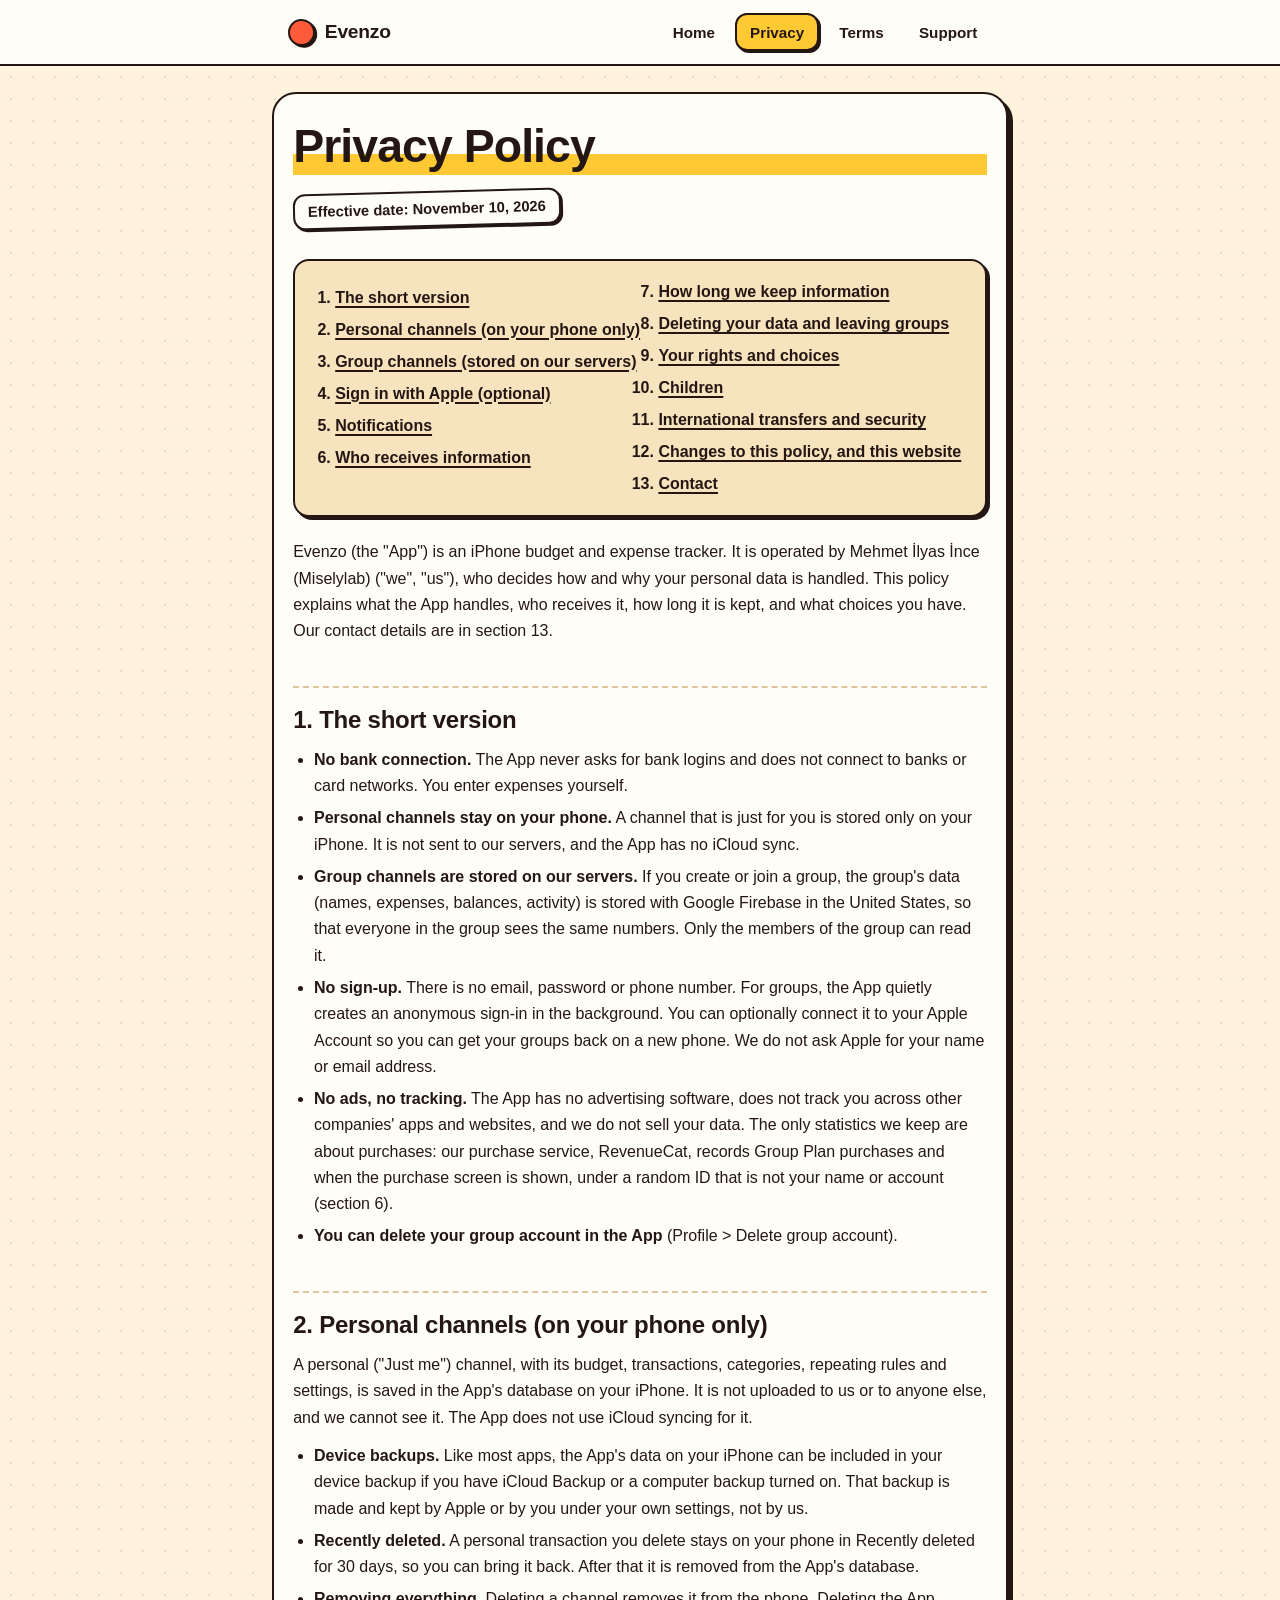
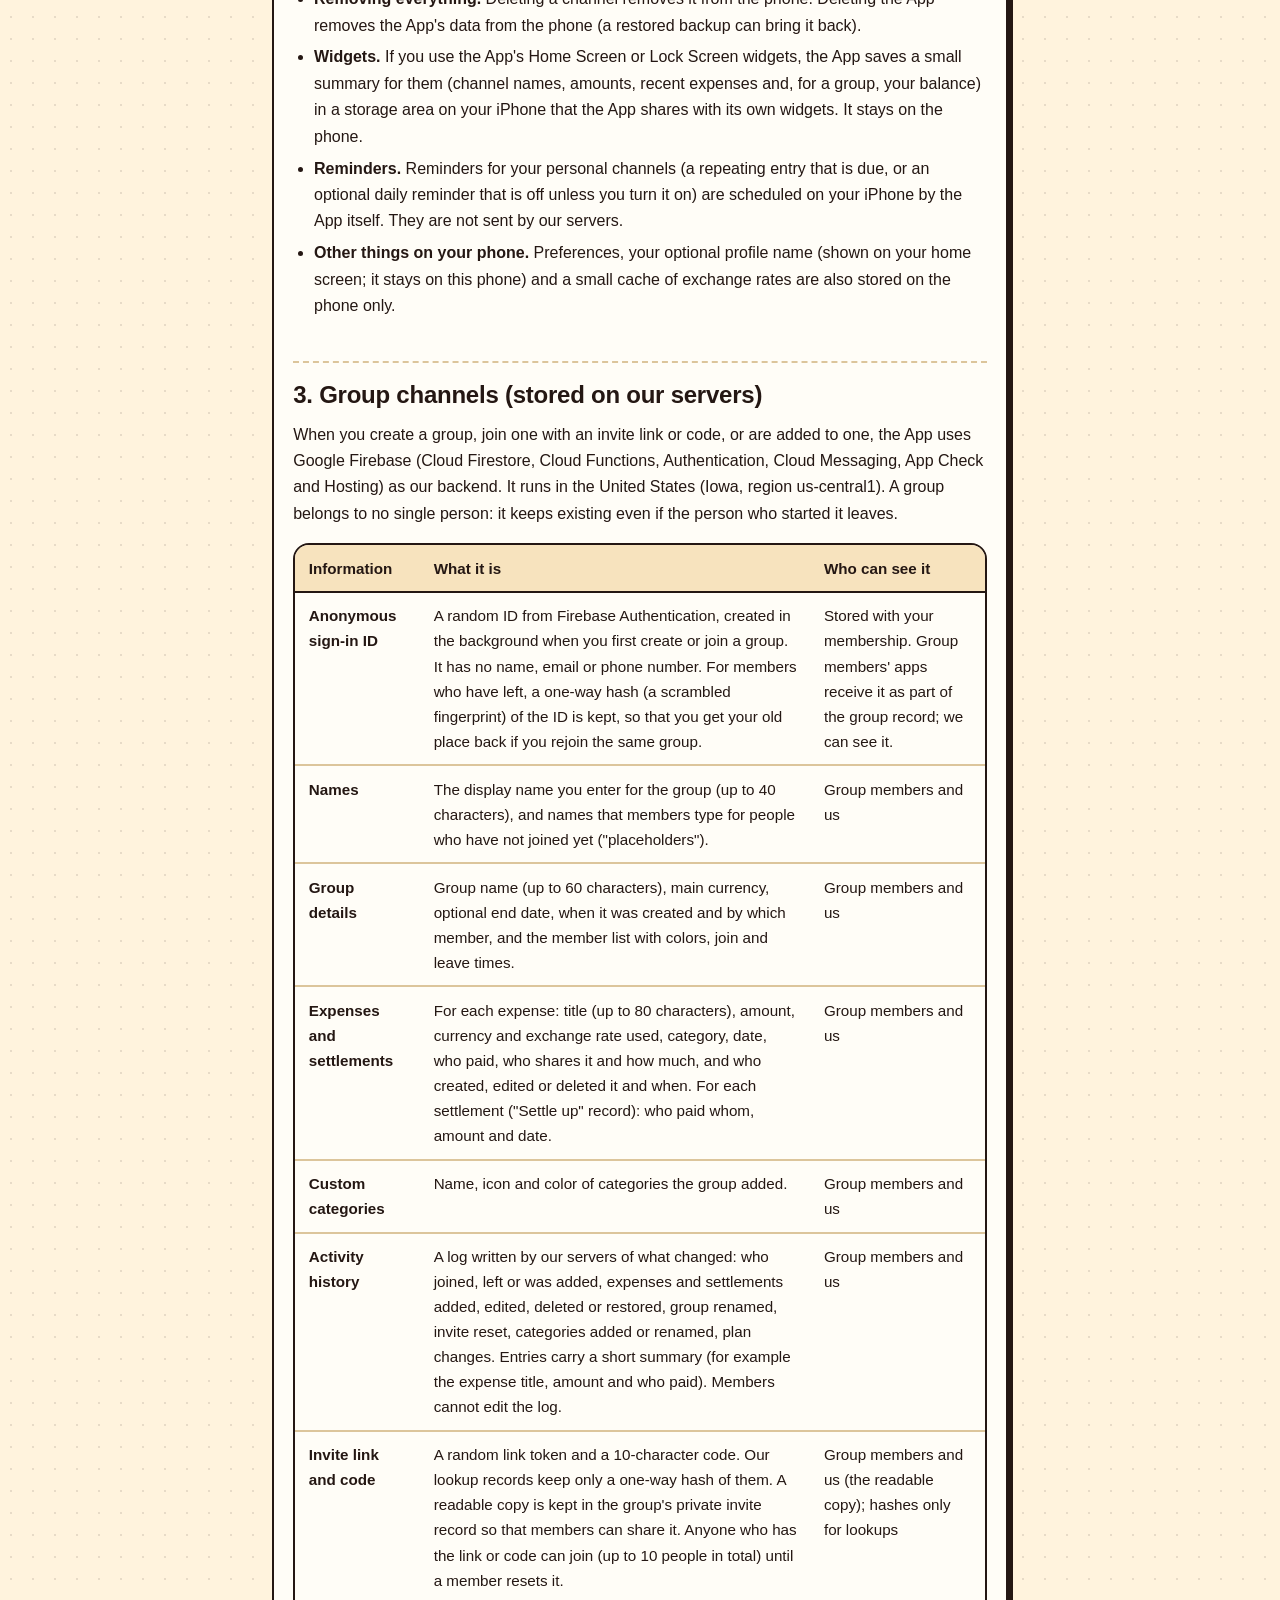
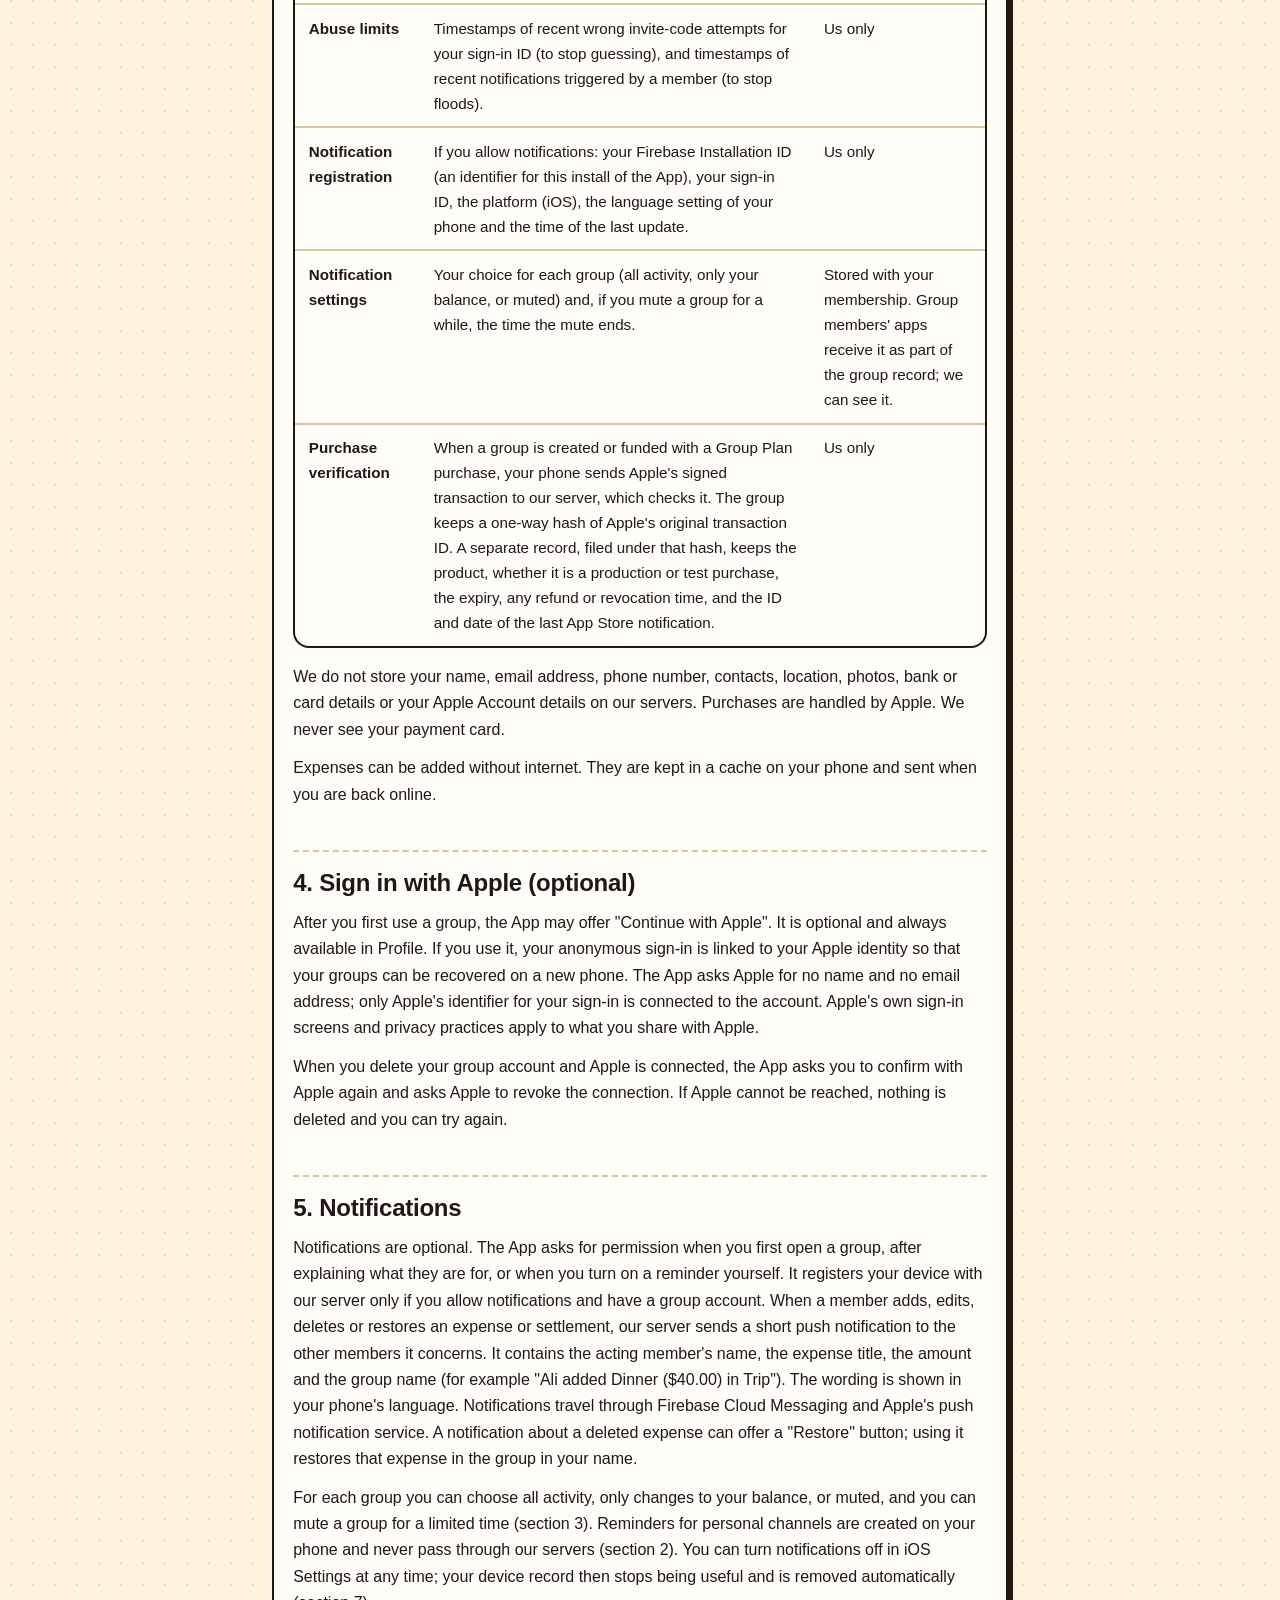
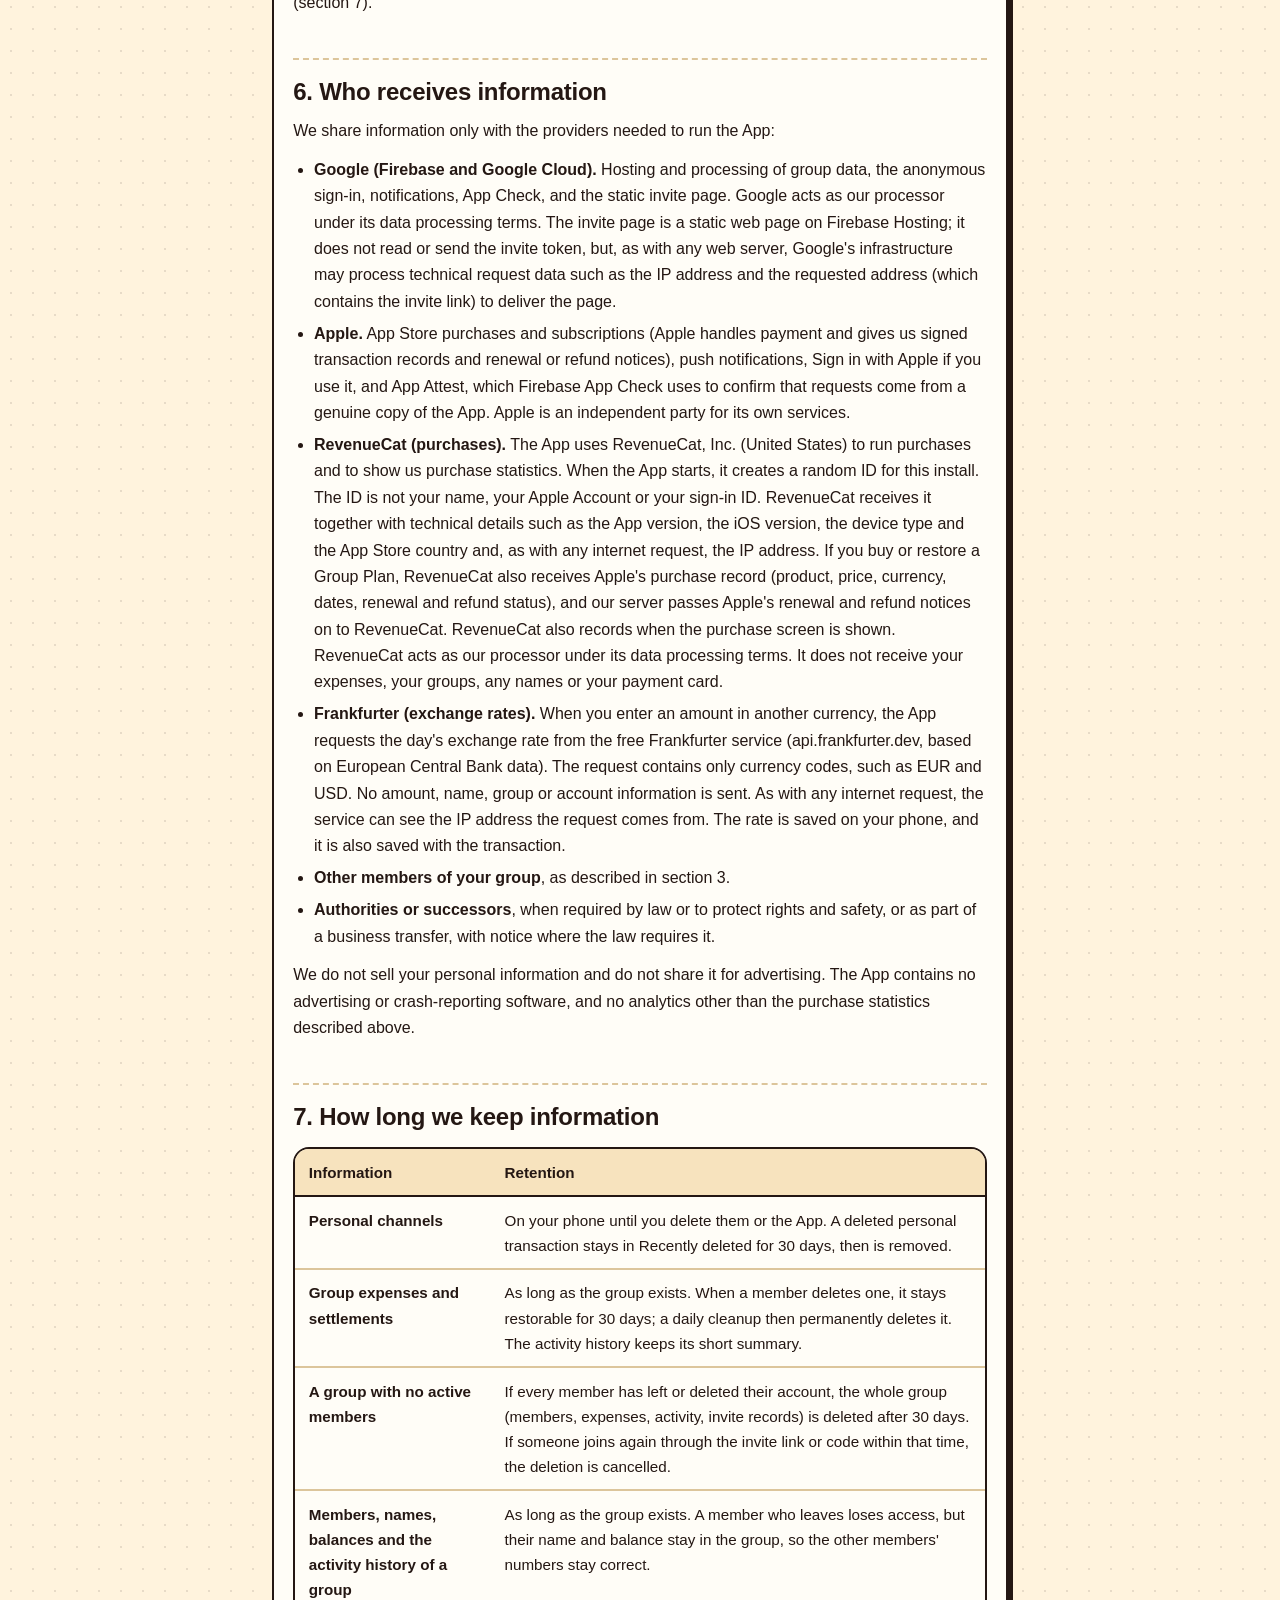
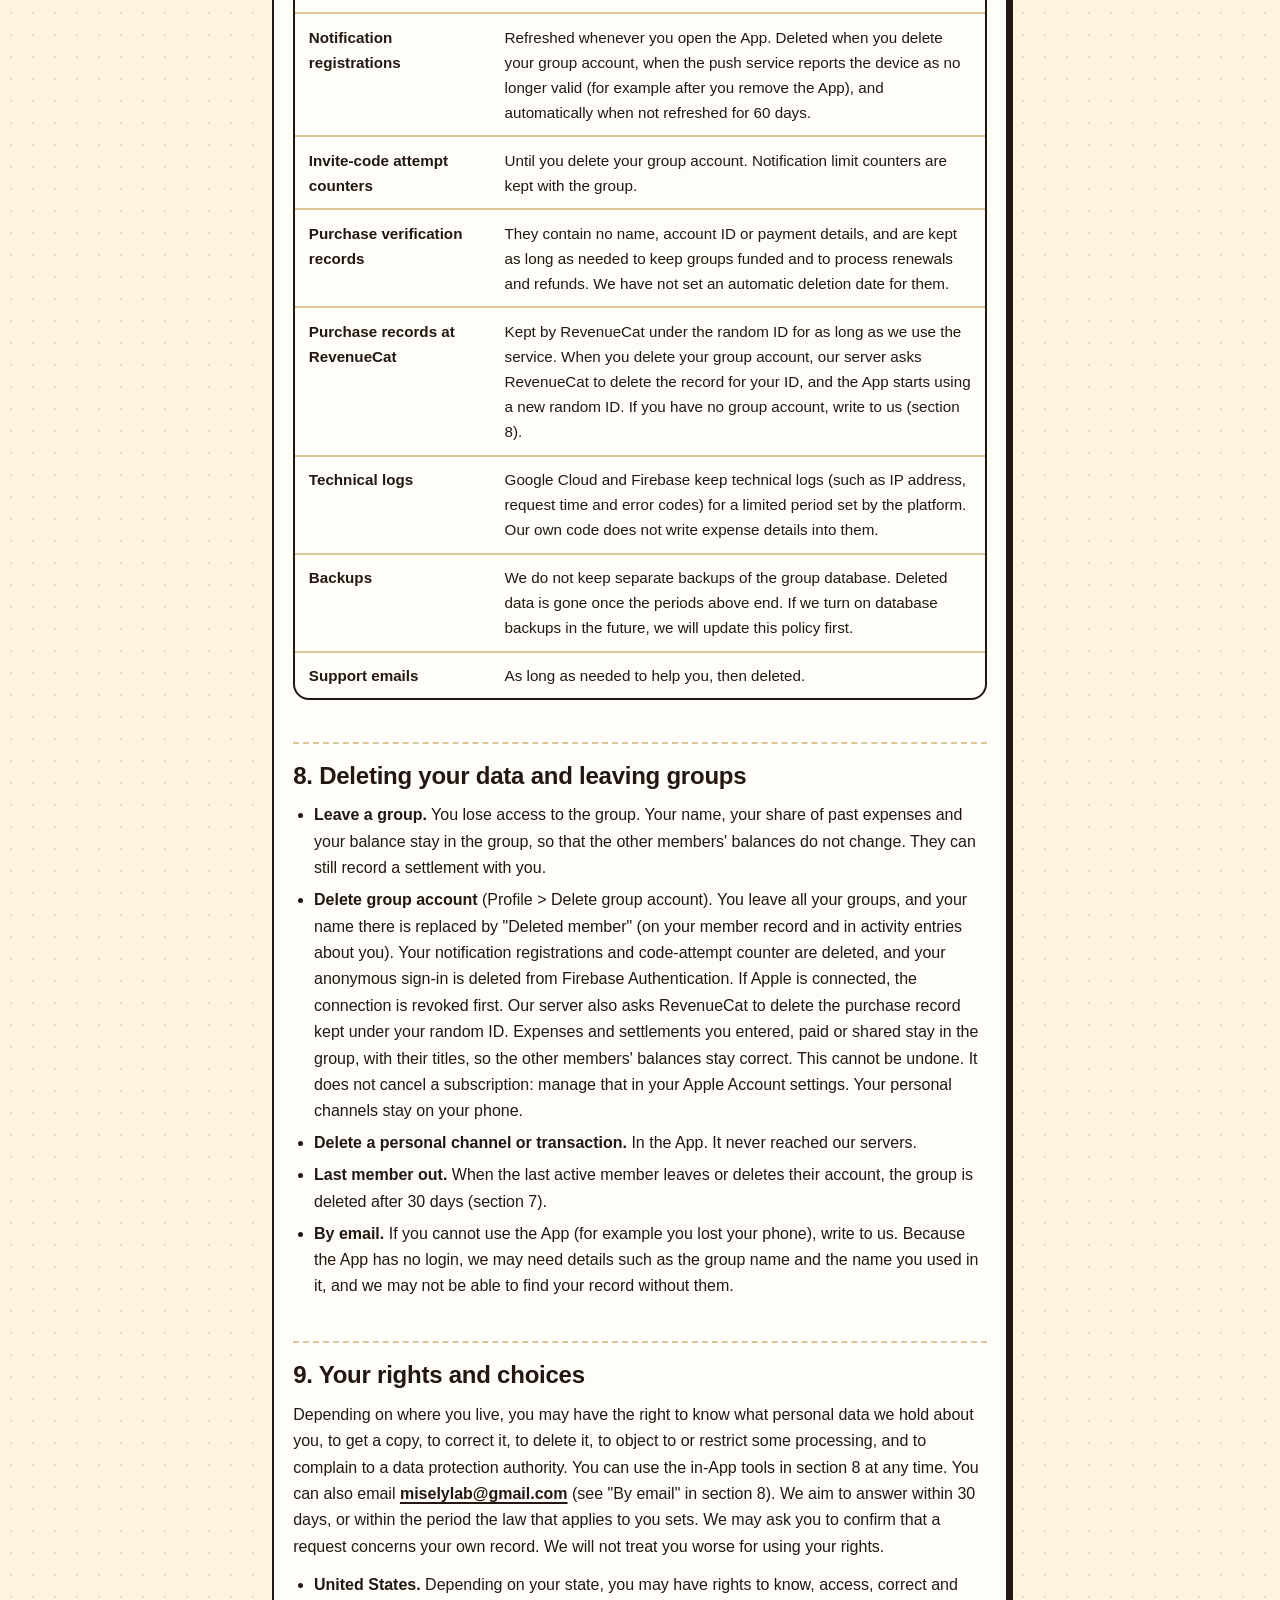
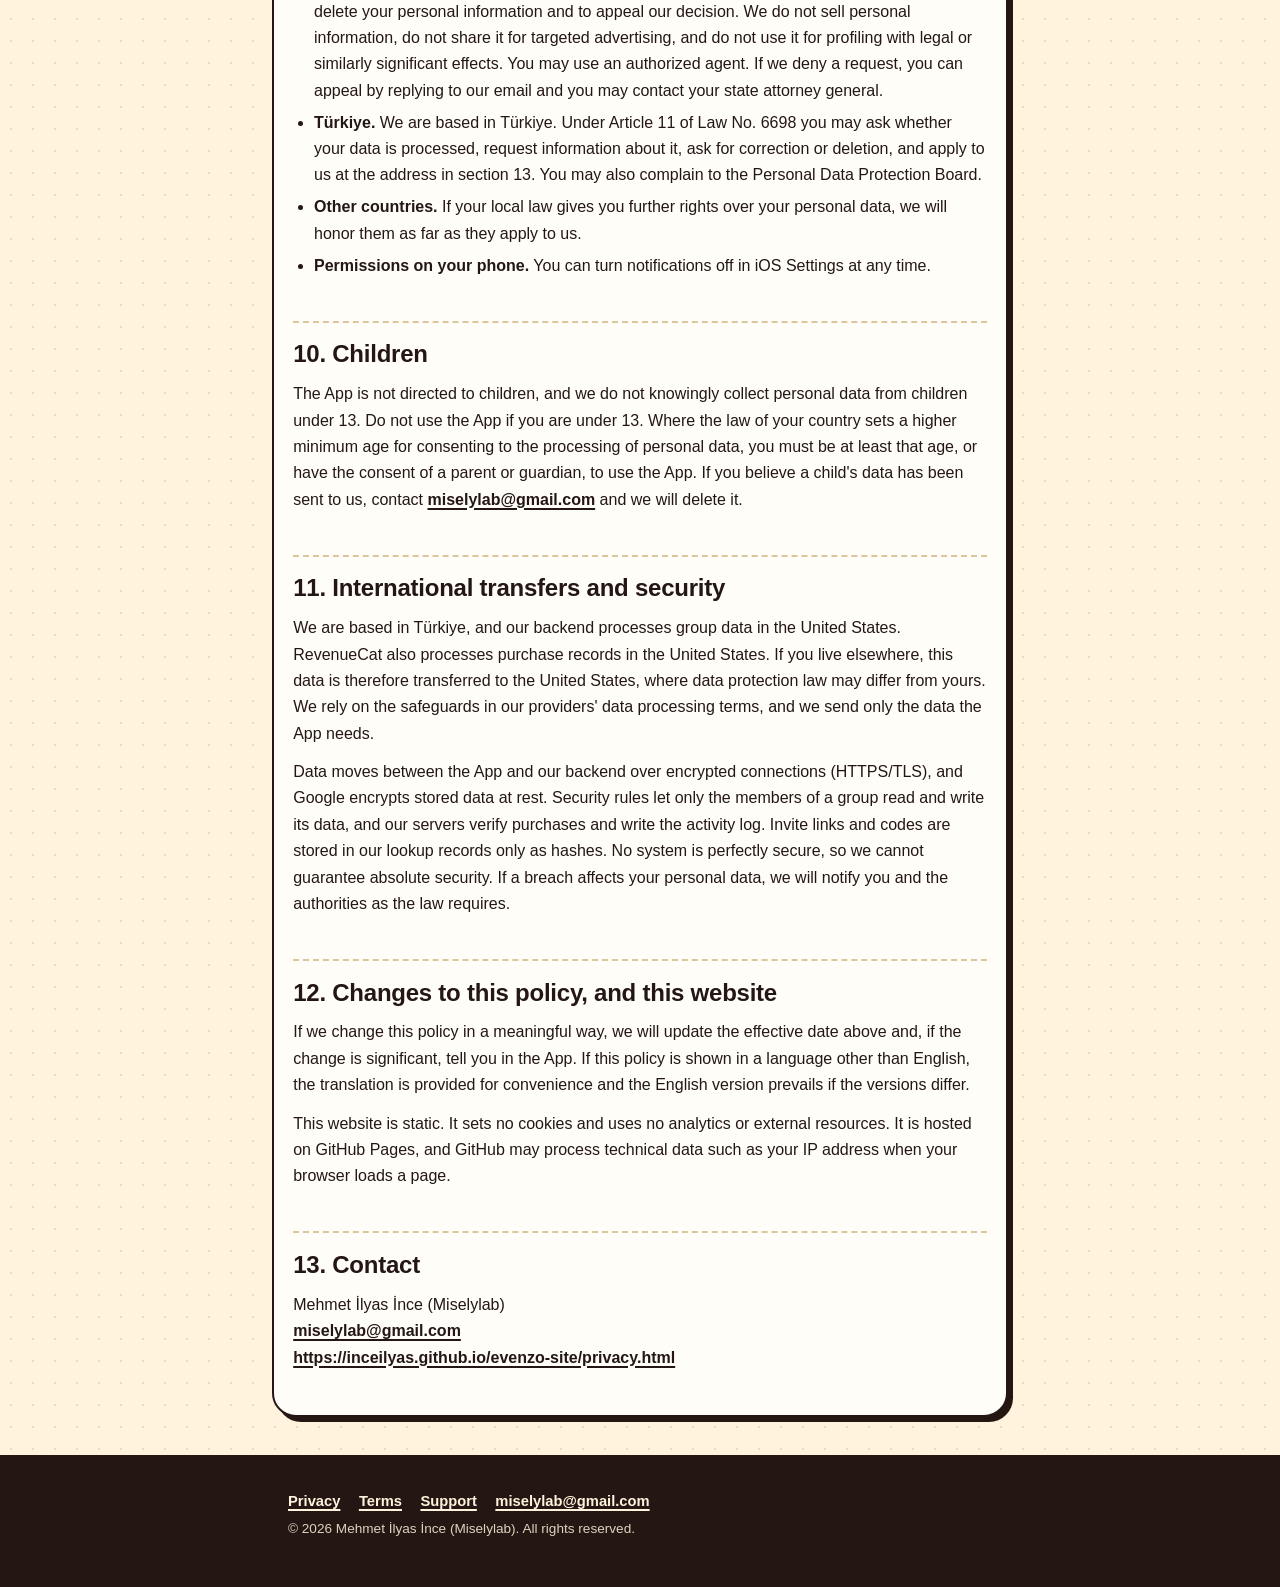
==== commit 9ce25467: "Gizlilik: RevenueCat, widget ve hatirlatmalar, bildirim ayarlari; sartlar ve destek: yeni fiyat, wid" ====
--- a/privacy.html
+++ b/privacy.html
@@ -35,7 +35,7 @@
   <main id="main" class="wrap">
 <h1>Privacy Policy</h1>
 
-<p class="meta">Effective date: October 15, 2026</p>
+<p class="meta">Effective date: November 10, 2026</p>
 
 <nav class="toc" aria-label="Contents">
   <ol>
@@ -64,7 +64,7 @@
   <li><strong>Personal channels stay on your phone.</strong> A channel that is just for you is stored only on your iPhone. It is not sent to our servers, and the App has no iCloud sync.</li>
   <li><strong>Group channels are stored on our servers.</strong> If you create or join a group, the group's data (names, expenses, balances, activity) is stored with Google Firebase in the United States, so that everyone in the group sees the same numbers. Only the members of the group can read it.</li>
   <li><strong>No sign-up.</strong> There is no email, password or phone number. For groups, the App quietly creates an anonymous sign-in in the background. You can optionally connect it to your Apple Account so you can get your groups back on a new phone. We do not ask Apple for your name or email address.</li>
-  <li><strong>No tracking, no ads, no analytics.</strong> The App has no advertising or analytics software, does not track you across other companies' apps and websites, and we do not sell your data.</li>
+  <li><strong>No ads, no tracking.</strong> The App has no advertising software, does not track you across other companies' apps and websites, and we do not sell your data. The only statistics we keep are about purchases: our purchase service, RevenueCat, records Group Plan purchases and when the purchase screen is shown, under a random ID that is not your name or account (section 6).</li>
   <li><strong>You can delete your group account in the App</strong> (Profile &gt; Delete group account).</li>
 </ul>
 
@@ -76,6 +76,8 @@
   <li><strong>Device backups.</strong> Like most apps, the App's data on your iPhone can be included in your device backup if you have iCloud Backup or a computer backup turned on. That backup is made and kept by Apple or by you under your own settings, not by us.</li>
   <li><strong>Recently deleted.</strong> A personal transaction you delete stays on your phone in Recently deleted for 30 days, so you can bring it back. After that it is removed from the App's database.</li>
   <li><strong>Removing everything.</strong> Deleting a channel removes it from the phone. Deleting the App removes the App's data from the phone (a restored backup can bring it back).</li>
+  <li><strong>Widgets.</strong> If you use the App's Home Screen or Lock Screen widgets, the App saves a small summary for them (channel names, amounts, recent expenses and, for a group, your balance) in a storage area on your iPhone that the App shares with its own widgets. It stays on the phone.</li>
+  <li><strong>Reminders.</strong> Reminders for your personal channels (a repeating entry that is due, or an optional daily reminder that is off unless you turn it on) are scheduled on your iPhone by the App itself. They are not sent by our servers.</li>
   <li><strong>Other things on your phone.</strong> Preferences, your optional profile name (shown on your home screen; it stays on this phone) and a small cache of exchange rates are also stored on the phone only.</li>
 </ul>
 
@@ -97,6 +99,7 @@
     <tr><td>Invite link and code</td><td>A random link token and a 10-character code. Our lookup records keep only a one-way hash of them. A readable copy is kept in the group's private invite record so that members can share it. Anyone who has the link or code can join (up to 10 people in total) until a member resets it.</td><td>Group members and us (the readable copy); hashes only for lookups</td></tr>
     <tr><td>Abuse limits</td><td>Timestamps of recent wrong invite-code attempts for your sign-in ID (to stop guessing), and timestamps of recent notifications triggered by a member (to stop floods).</td><td>Us only</td></tr>
     <tr><td>Notification registration</td><td>If you allow notifications: your Firebase Installation ID (an identifier for this install of the App), your sign-in ID, the platform (iOS), the language setting of your phone and the time of the last update.</td><td>Us only</td></tr>
+    <tr><td>Notification settings</td><td>Your choice for each group (all activity, only your balance, or muted) and, if you mute a group for a while, the time the mute ends.</td><td>Stored with your membership. Group members' apps receive it as part of the group record; we can see it.</td></tr>
     <tr><td>Purchase verification</td><td>When a group is created or funded with a Group Plan purchase, your phone sends Apple's signed transaction to our server, which checks it. The group keeps a one-way hash of Apple's original transaction ID. A separate record, filed under that hash, keeps the product, whether it is a production or test purchase, the expiry, any refund or revocation time, and the ID and date of the last App Store notification.</td><td>Us only</td></tr>
   </tbody>
 </table>
@@ -114,7 +117,9 @@
 
 <h2 id="section-5">5. Notifications</h2>
 
-<p>Notifications are optional. The App asks for permission only once you have a group account, and only registers your device with our server if you allow them. When a member adds, edits, deletes or restores an expense or settlement, our server sends a short push notification to the other members it concerns. It contains the acting member's name, the expense title, the amount and the group name (for example "Ali added Dinner ($40.00) in Trip"). Notifications travel through Firebase Cloud Messaging and Apple's push notification service. They are written in English. You can turn them off in iOS Settings at any time; your device record then stops being useful and is removed automatically (section 7).</p>
+<p>Notifications are optional. The App asks for permission when you first open a group, after explaining what they are for, or when you turn on a reminder yourself. It registers your device with our server only if you allow notifications and have a group account. When a member adds, edits, deletes or restores an expense or settlement, our server sends a short push notification to the other members it concerns. It contains the acting member's name, the expense title, the amount and the group name (for example "Ali added Dinner ($40.00) in Trip"). The wording is shown in your phone's language. Notifications travel through Firebase Cloud Messaging and Apple's push notification service. A notification about a deleted expense can offer a "Restore" button; using it restores that expense in the group in your name.</p>
+
+<p>For each group you can choose all activity, only changes to your balance, or muted, and you can mute a group for a limited time (section 3). Reminders for personal channels are created on your phone and never pass through our servers (section 2). You can turn notifications off in iOS Settings at any time; your device record then stops being useful and is removed automatically (section 7).</p>
 
 <h2 id="section-6">6. Who receives information</h2>
 
@@ -123,12 +128,13 @@
 <ul>
   <li><strong>Google (Firebase and Google Cloud).</strong> Hosting and processing of group data, the anonymous sign-in, notifications, App Check, and the static invite page. Google acts as our processor under its data processing terms. The invite page is a static web page on Firebase Hosting; it does not read or send the invite token, but, as with any web server, Google's infrastructure may process technical request data such as the IP address and the requested address (which contains the invite link) to deliver the page.</li>
   <li><strong>Apple.</strong> App Store purchases and subscriptions (Apple handles payment and gives us signed transaction records and renewal or refund notices), push notifications, Sign in with Apple if you use it, and App Attest, which Firebase App Check uses to confirm that requests come from a genuine copy of the App. Apple is an independent party for its own services.</li>
+  <li><strong>RevenueCat (purchases).</strong> The App uses RevenueCat, Inc. (United States) to run purchases and to show us purchase statistics. When the App starts, it creates a random ID for this install. The ID is not your name, your Apple Account or your sign-in ID. RevenueCat receives it together with technical details such as the App version, the iOS version, the device type and the App Store country and, as with any internet request, the IP address. If you buy or restore a Group Plan, RevenueCat also receives Apple's purchase record (product, price, currency, dates, renewal and refund status), and our server passes Apple's renewal and refund notices on to RevenueCat. RevenueCat also records when the purchase screen is shown. RevenueCat acts as our processor under its data processing terms. It does not receive your expenses, your groups, any names or your payment card.</li>
   <li><strong>Frankfurter (exchange rates).</strong> When you enter an amount in another currency, the App requests the day's exchange rate from the free Frankfurter service (api.frankfurter.dev, based on European Central Bank data). The request contains only currency codes, such as EUR and USD. No amount, name, group or account information is sent. As with any internet request, the service can see the IP address the request comes from. The rate is saved on your phone, and it is also saved with the transaction.</li>
   <li><strong>Other members of your group</strong>, as described in section 3.</li>
   <li><strong>Authorities or successors</strong>, when required by law or to protect rights and safety, or as part of a business transfer, with notice where the law requires it.</li>
 </ul>
 
-<p>We do not sell your personal information and do not share it for advertising. The App contains no advertising, analytics or crash-reporting software.</p>
+<p>We do not sell your personal information and do not share it for advertising. The App contains no advertising or crash-reporting software, and no analytics other than the purchase statistics described above.</p>
 
 <h2 id="section-7">7. How long we keep information</h2>
 
@@ -144,6 +150,7 @@
     <tr><td>Notification registrations</td><td>Refreshed whenever you open the App. Deleted when you delete your group account, when the push service reports the device as no longer valid (for example after you remove the App), and automatically when not refreshed for 60 days.</td></tr>
     <tr><td>Invite-code attempt counters</td><td>Until you delete your group account. Notification limit counters are kept with the group.</td></tr>
     <tr><td>Purchase verification records</td><td>They contain no name, account ID or payment details, and are kept as long as needed to keep groups funded and to process renewals and refunds. We have not set an automatic deletion date for them.</td></tr>
+    <tr><td>Purchase records at RevenueCat</td><td>Kept by RevenueCat under the random ID for as long as we use the service. When you delete your group account, our server asks RevenueCat to delete the record for your ID, and the App starts using a new random ID. If you have no group account, write to us (section 8).</td></tr>
     <tr><td>Technical logs</td><td>Google Cloud and Firebase keep technical logs (such as IP address, request time and error codes) for a limited period set by the platform. Our own code does not write expense details into them.</td></tr>
     <tr><td>Backups</td><td>We do not keep separate backups of the group database. Deleted data is gone once the periods above end. If we turn on database backups in the future, we will update this policy first.</td></tr>
     <tr><td>Support emails</td><td>As long as needed to help you, then deleted.</td></tr>
@@ -155,7 +162,7 @@
 
 <ul>
   <li><strong>Leave a group.</strong> You lose access to the group. Your name, your share of past expenses and your balance stay in the group, so that the other members' balances do not change. They can still record a settlement with you.</li>
-  <li><strong>Delete group account</strong> (Profile &gt; Delete group account). You leave all your groups, and your name there is replaced by "Deleted member" (on your member record and in activity entries about you). Your notification registrations and code-attempt counter are deleted, and your anonymous sign-in is deleted from Firebase Authentication. If Apple is connected, the connection is revoked first. Expenses and settlements you entered, paid or shared stay in the group, with their titles, so the other members' balances stay correct. This cannot be undone. It does not cancel a subscription: manage that in your Apple Account settings. Your personal channels stay on your phone.</li>
+  <li><strong>Delete group account</strong> (Profile &gt; Delete group account). You leave all your groups, and your name there is replaced by "Deleted member" (on your member record and in activity entries about you). Your notification registrations and code-attempt counter are deleted, and your anonymous sign-in is deleted from Firebase Authentication. If Apple is connected, the connection is revoked first. Our server also asks RevenueCat to delete the purchase record kept under your random ID. Expenses and settlements you entered, paid or shared stay in the group, with their titles, so the other members' balances stay correct. This cannot be undone. It does not cancel a subscription: manage that in your Apple Account settings. Your personal channels stay on your phone.</li>
   <li><strong>Delete a personal channel or transaction.</strong> In the App. It never reached our servers.</li>
   <li><strong>Last member out.</strong> When the last active member leaves or deletes their account, the group is deleted after 30 days (section 7).</li>
   <li><strong>By email.</strong> If you cannot use the App (for example you lost your phone), write to us. Because the App has no login, we may need details such as the group name and the name you used in it, and we may not be able to find your record without them.</li>
@@ -178,7 +185,7 @@
 
 <h2 id="section-11">11. International transfers and security</h2>
 
-<p>We are based in Türkiye, and our backend processes group data in the United States. If you live elsewhere, your group data is therefore transferred to the United States, where data protection law may differ from yours. We rely on the safeguards in our provider's data processing terms, and we send only the data the App needs.</p>
+<p>We are based in Türkiye, and our backend processes group data in the United States. RevenueCat also processes purchase records in the United States. If you live elsewhere, this data is therefore transferred to the United States, where data protection law may differ from yours. We rely on the safeguards in our providers' data processing terms, and we send only the data the App needs.</p>
 
 <p>Data moves between the App and our backend over encrypted connections (HTTPS/TLS), and Google encrypts stored data at rest. Security rules let only the members of a group read and write its data, and our servers verify purchases and write the activity log. Invite links and codes are stored in our lookup records only as hashes. No system is perfectly secure, so we cannot guarantee absolute security. If a breach affects your personal data, we will notify you and the authorities as the law requires.</p>
 
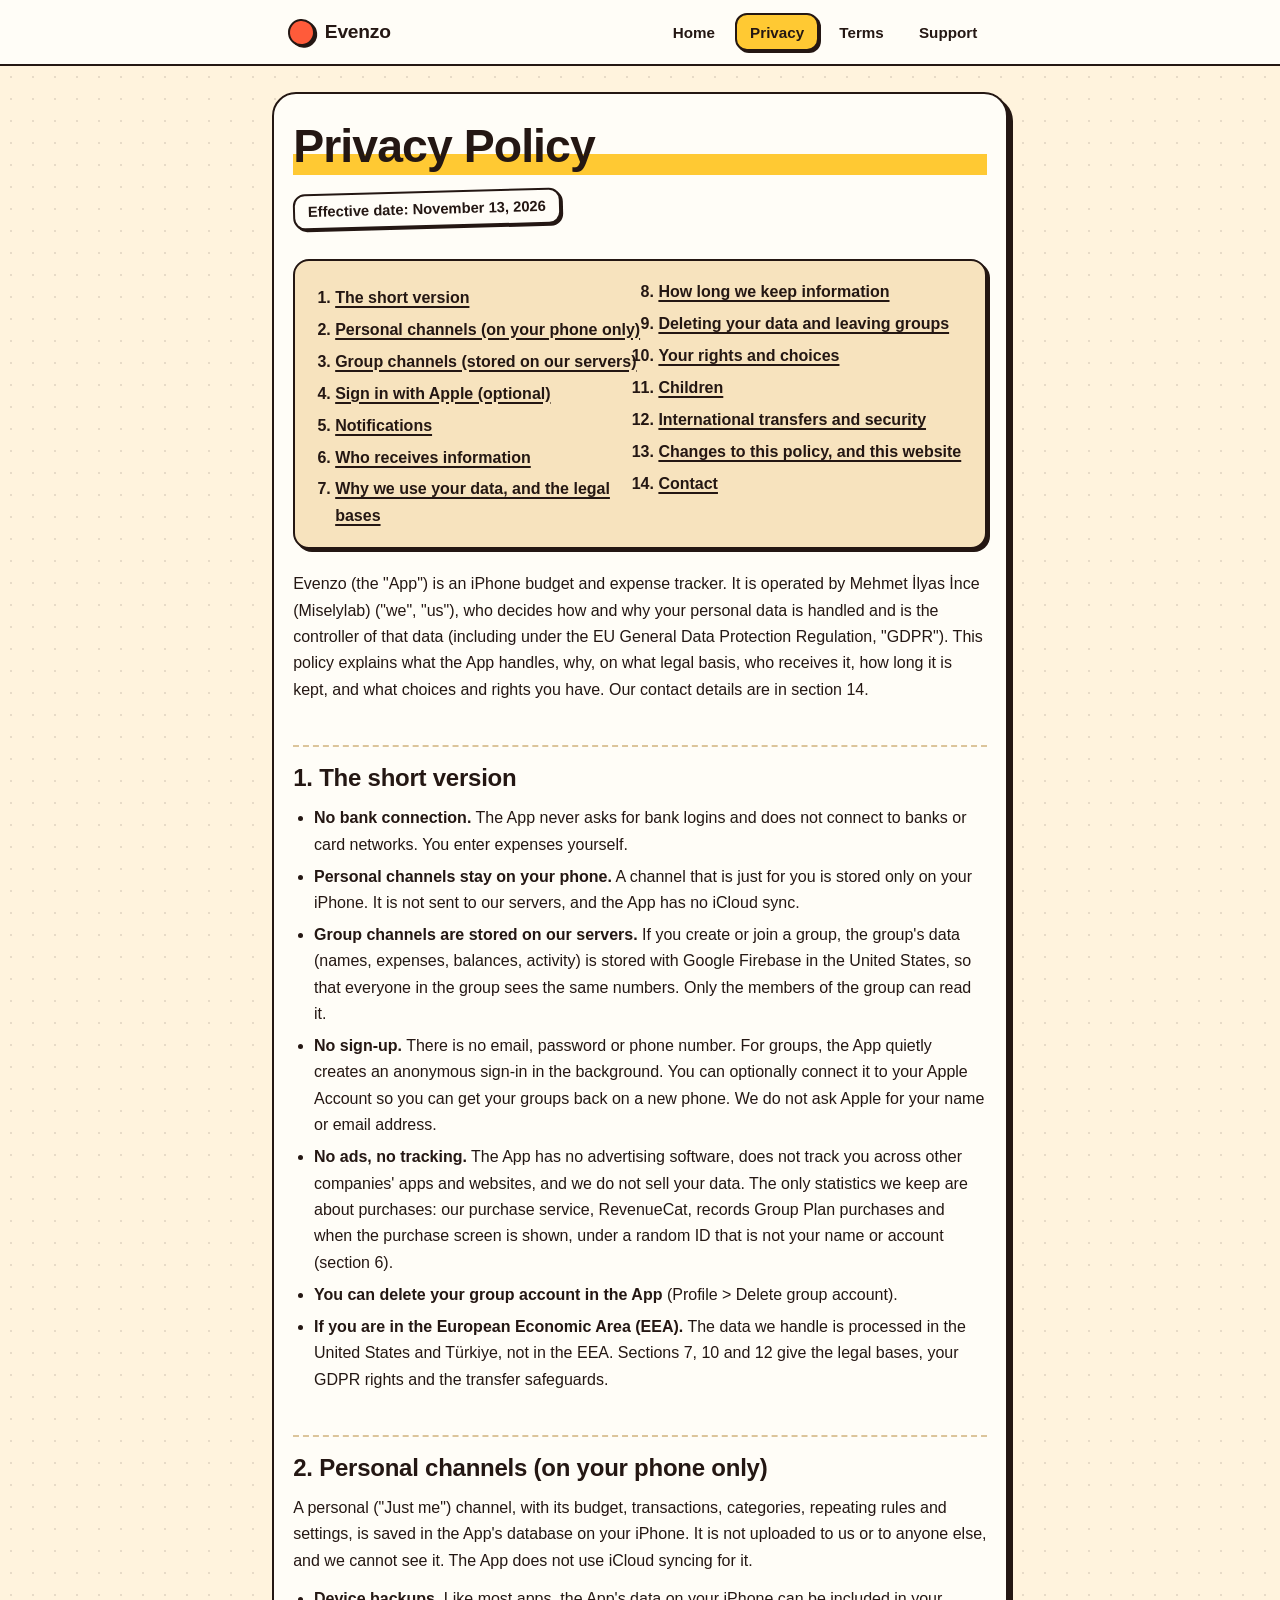
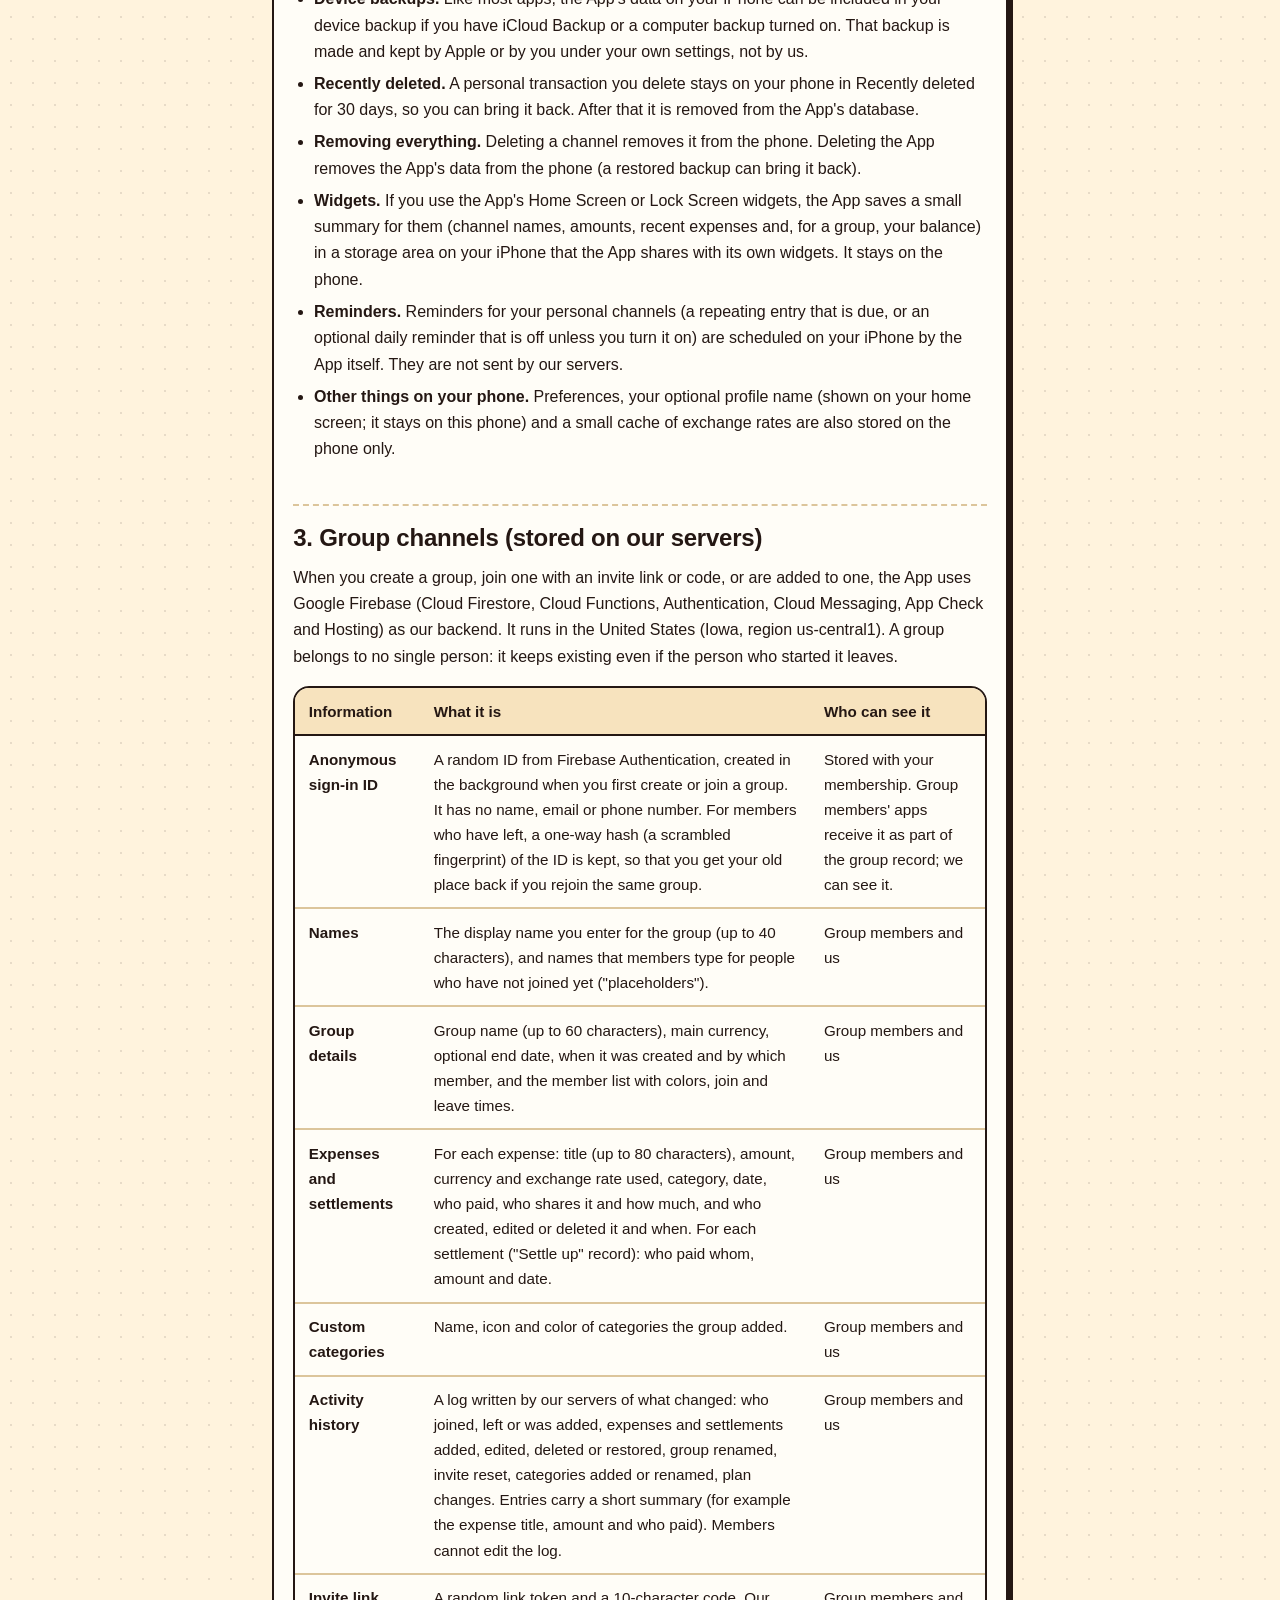
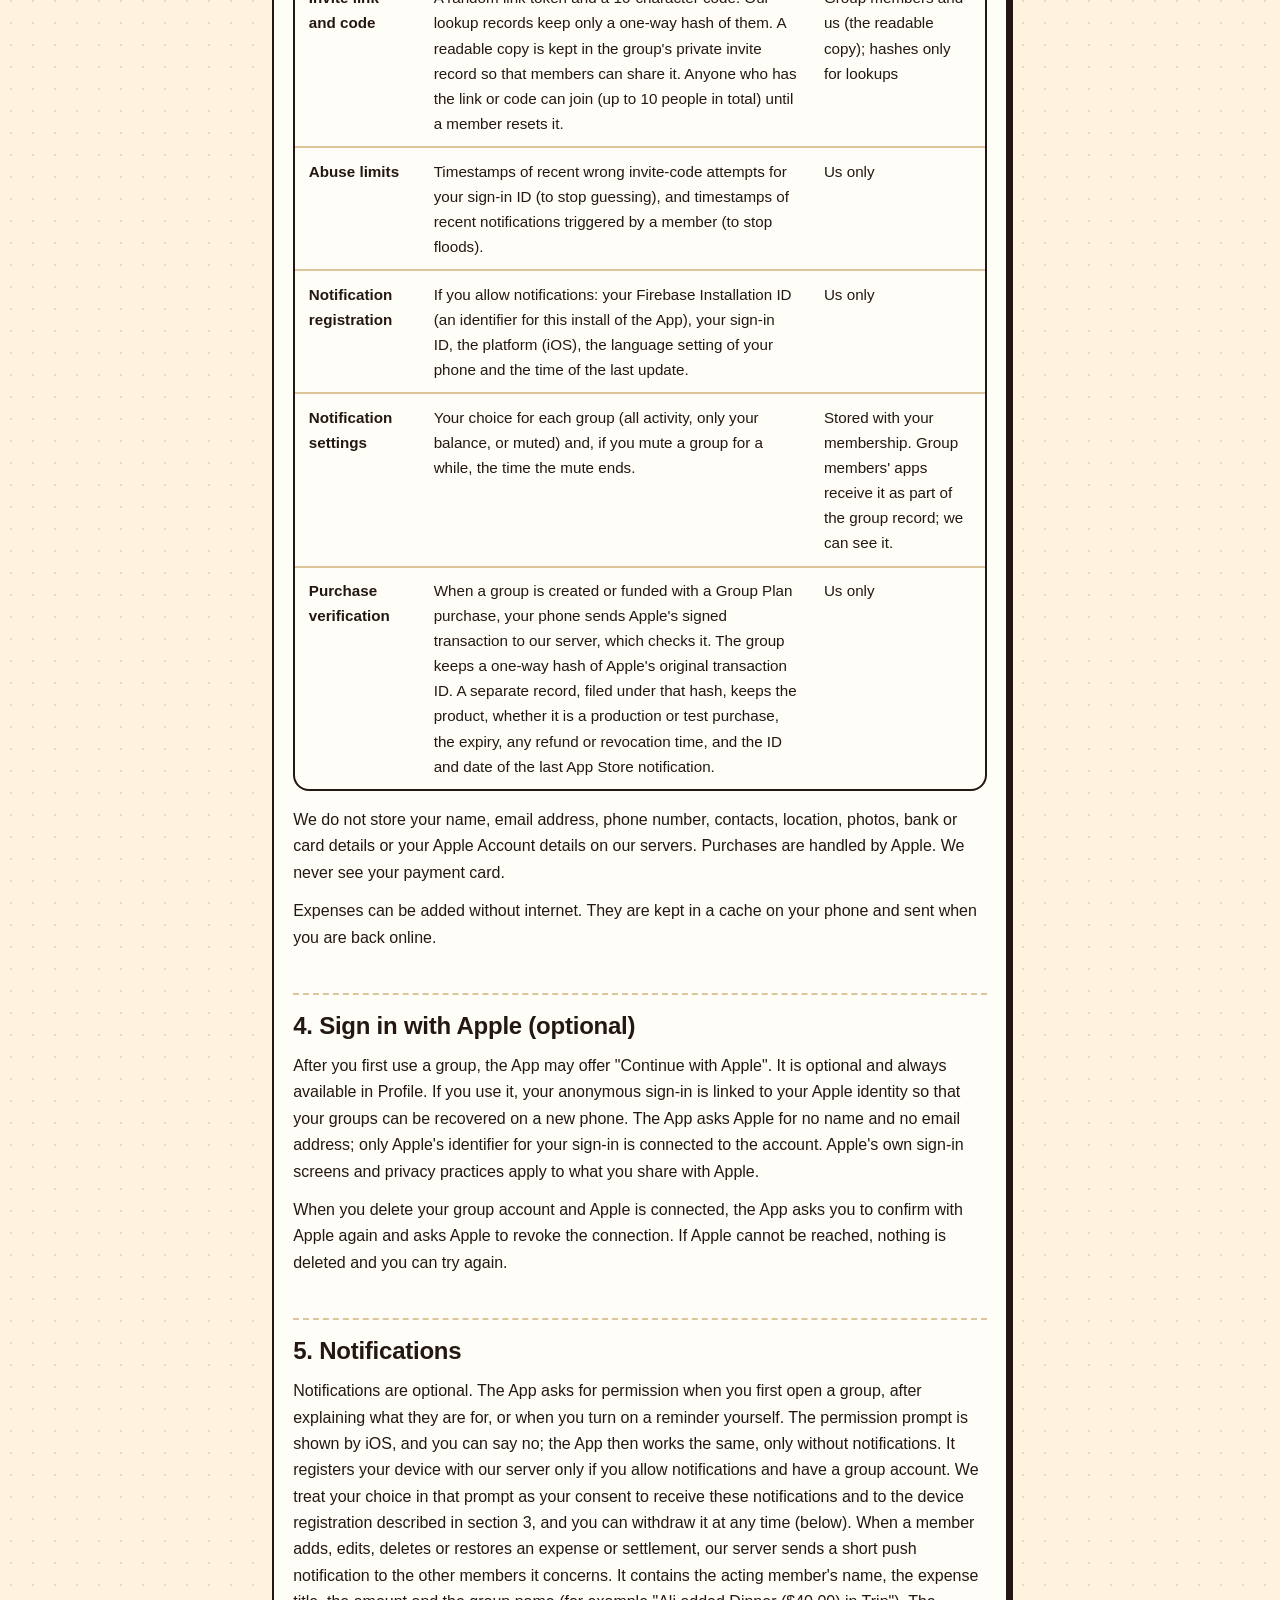
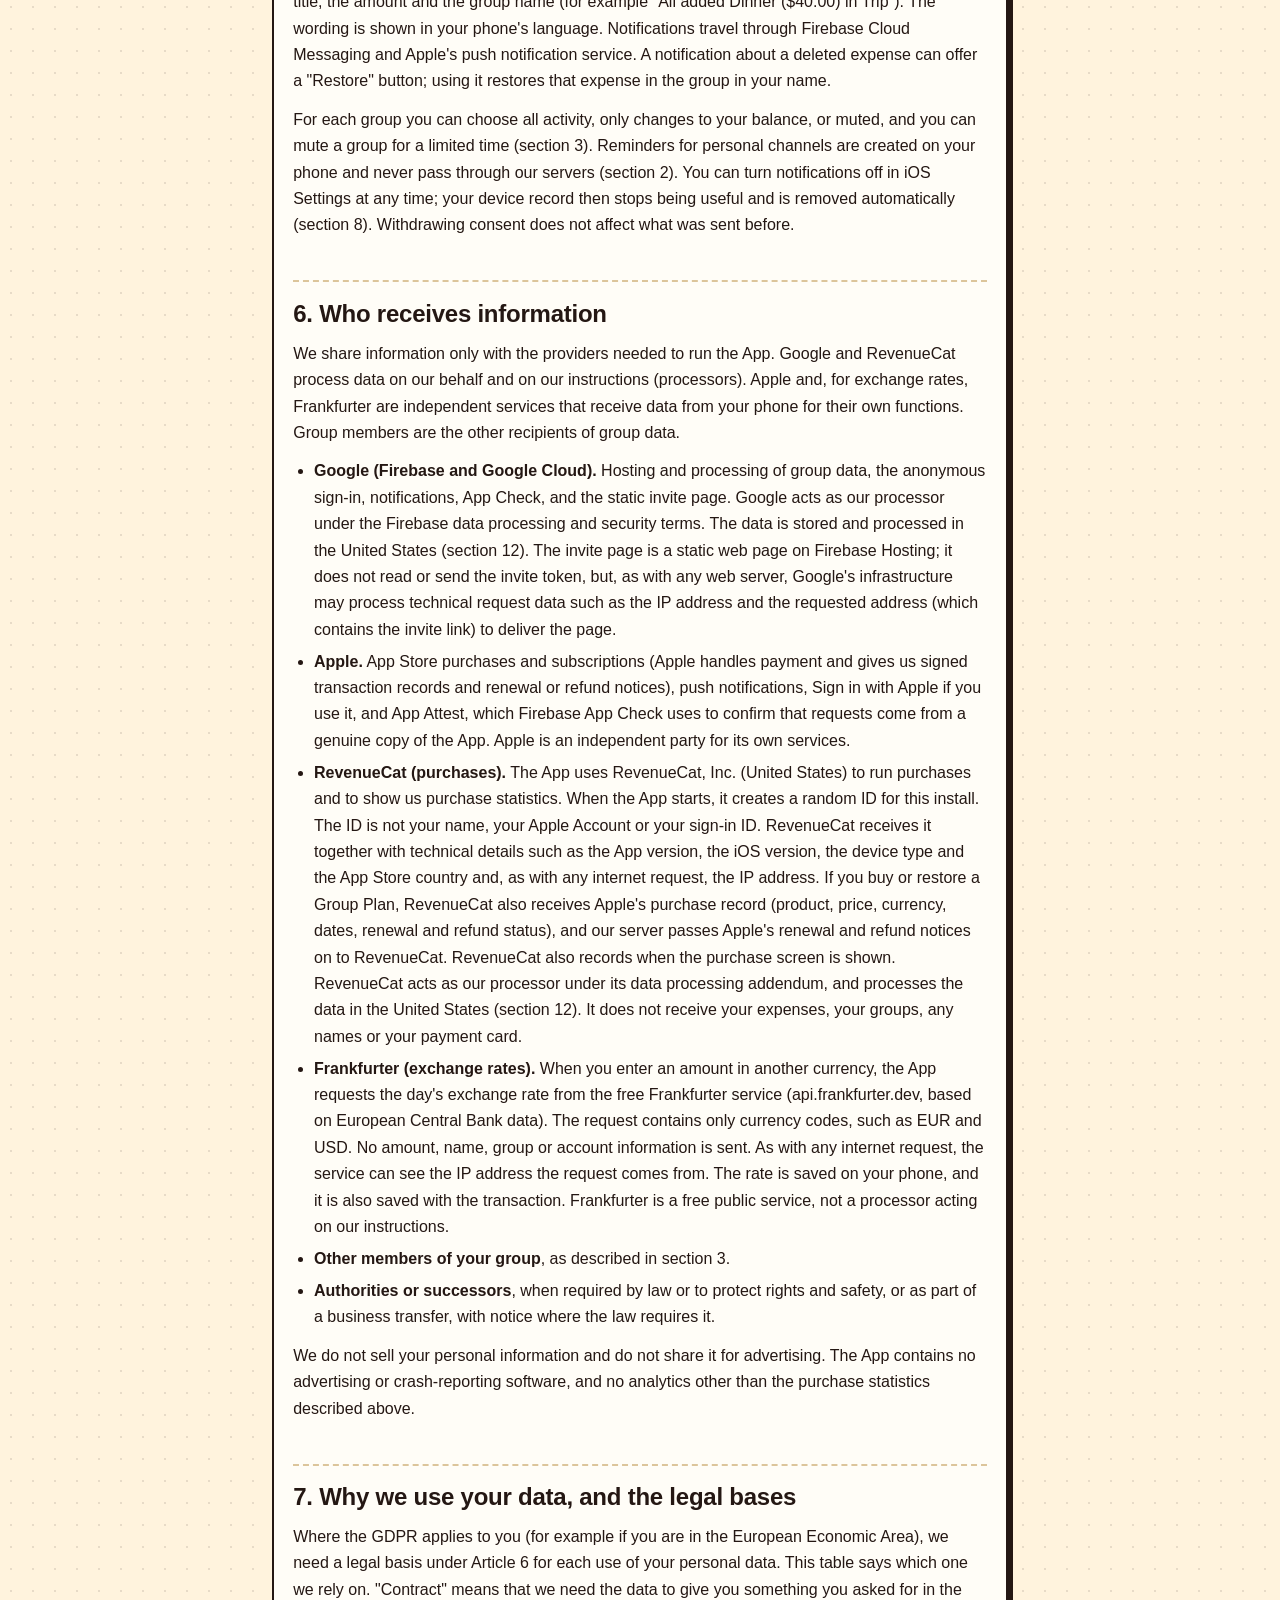
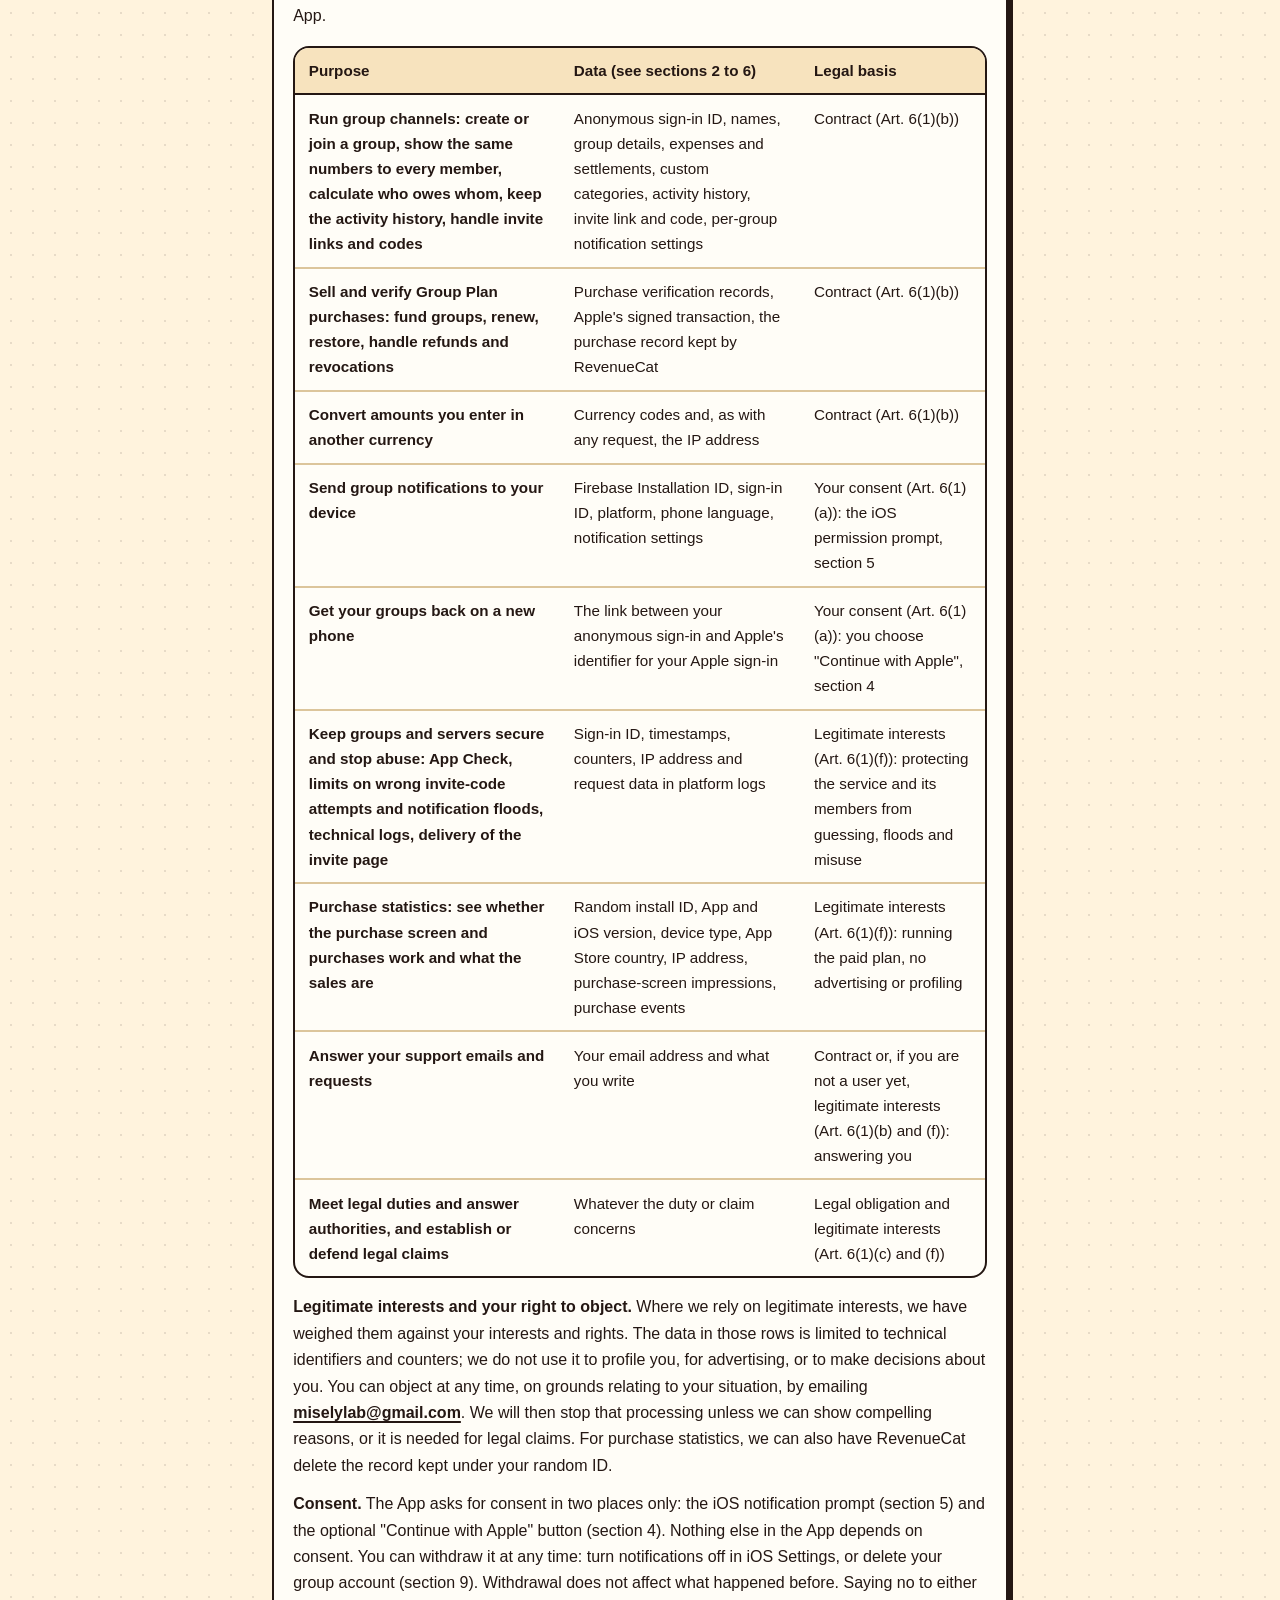
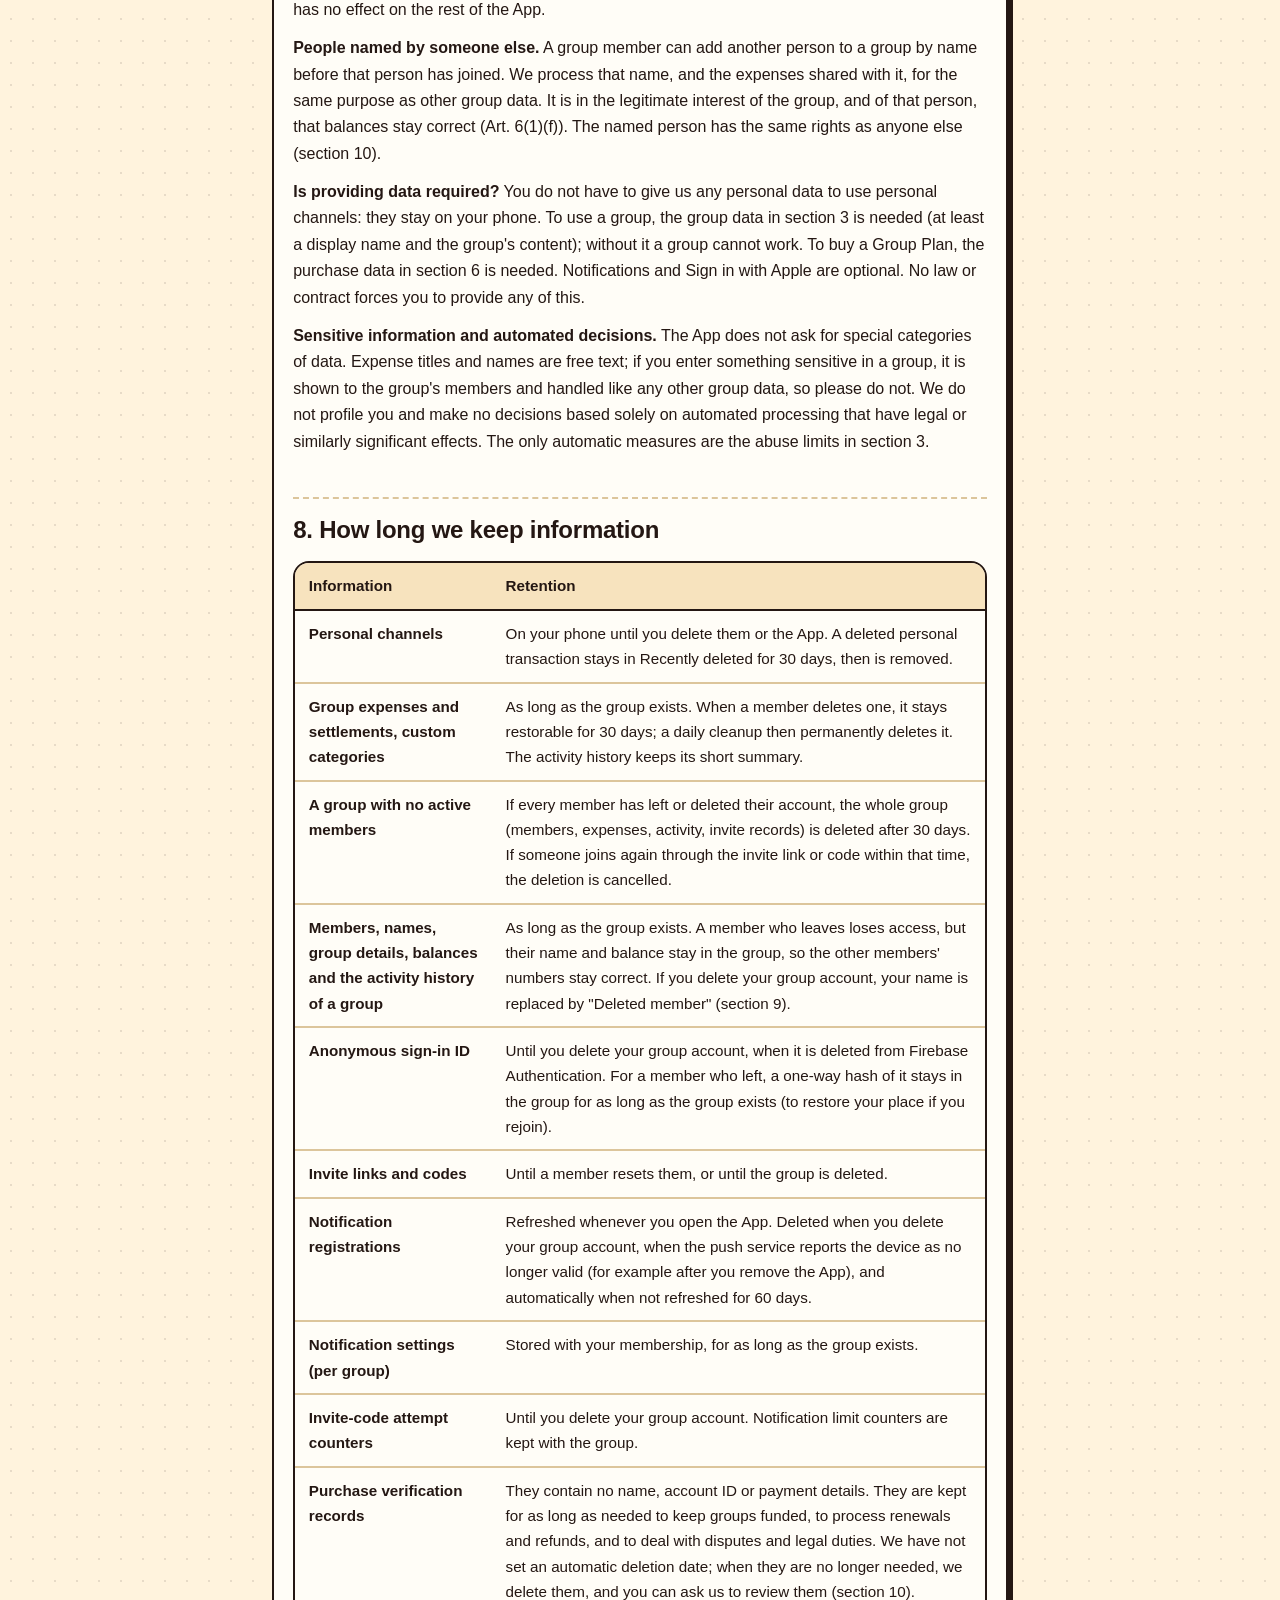
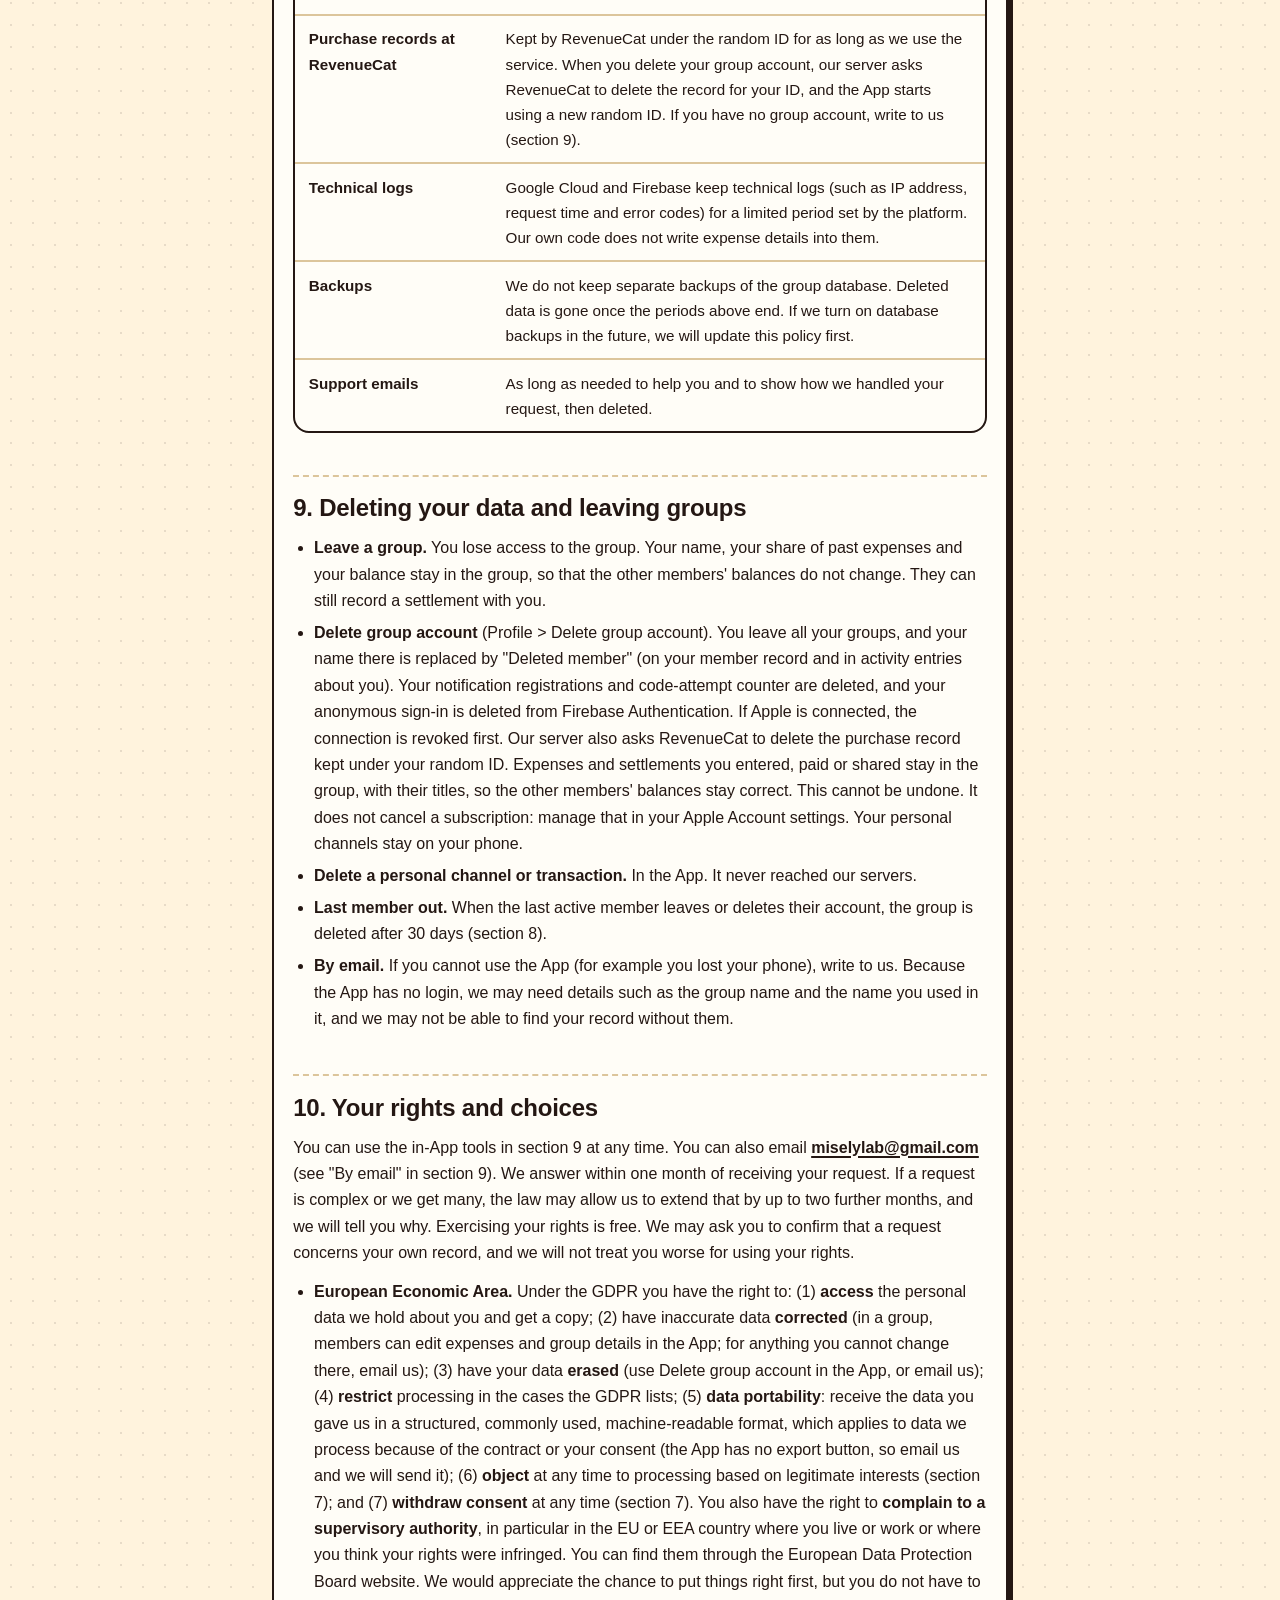
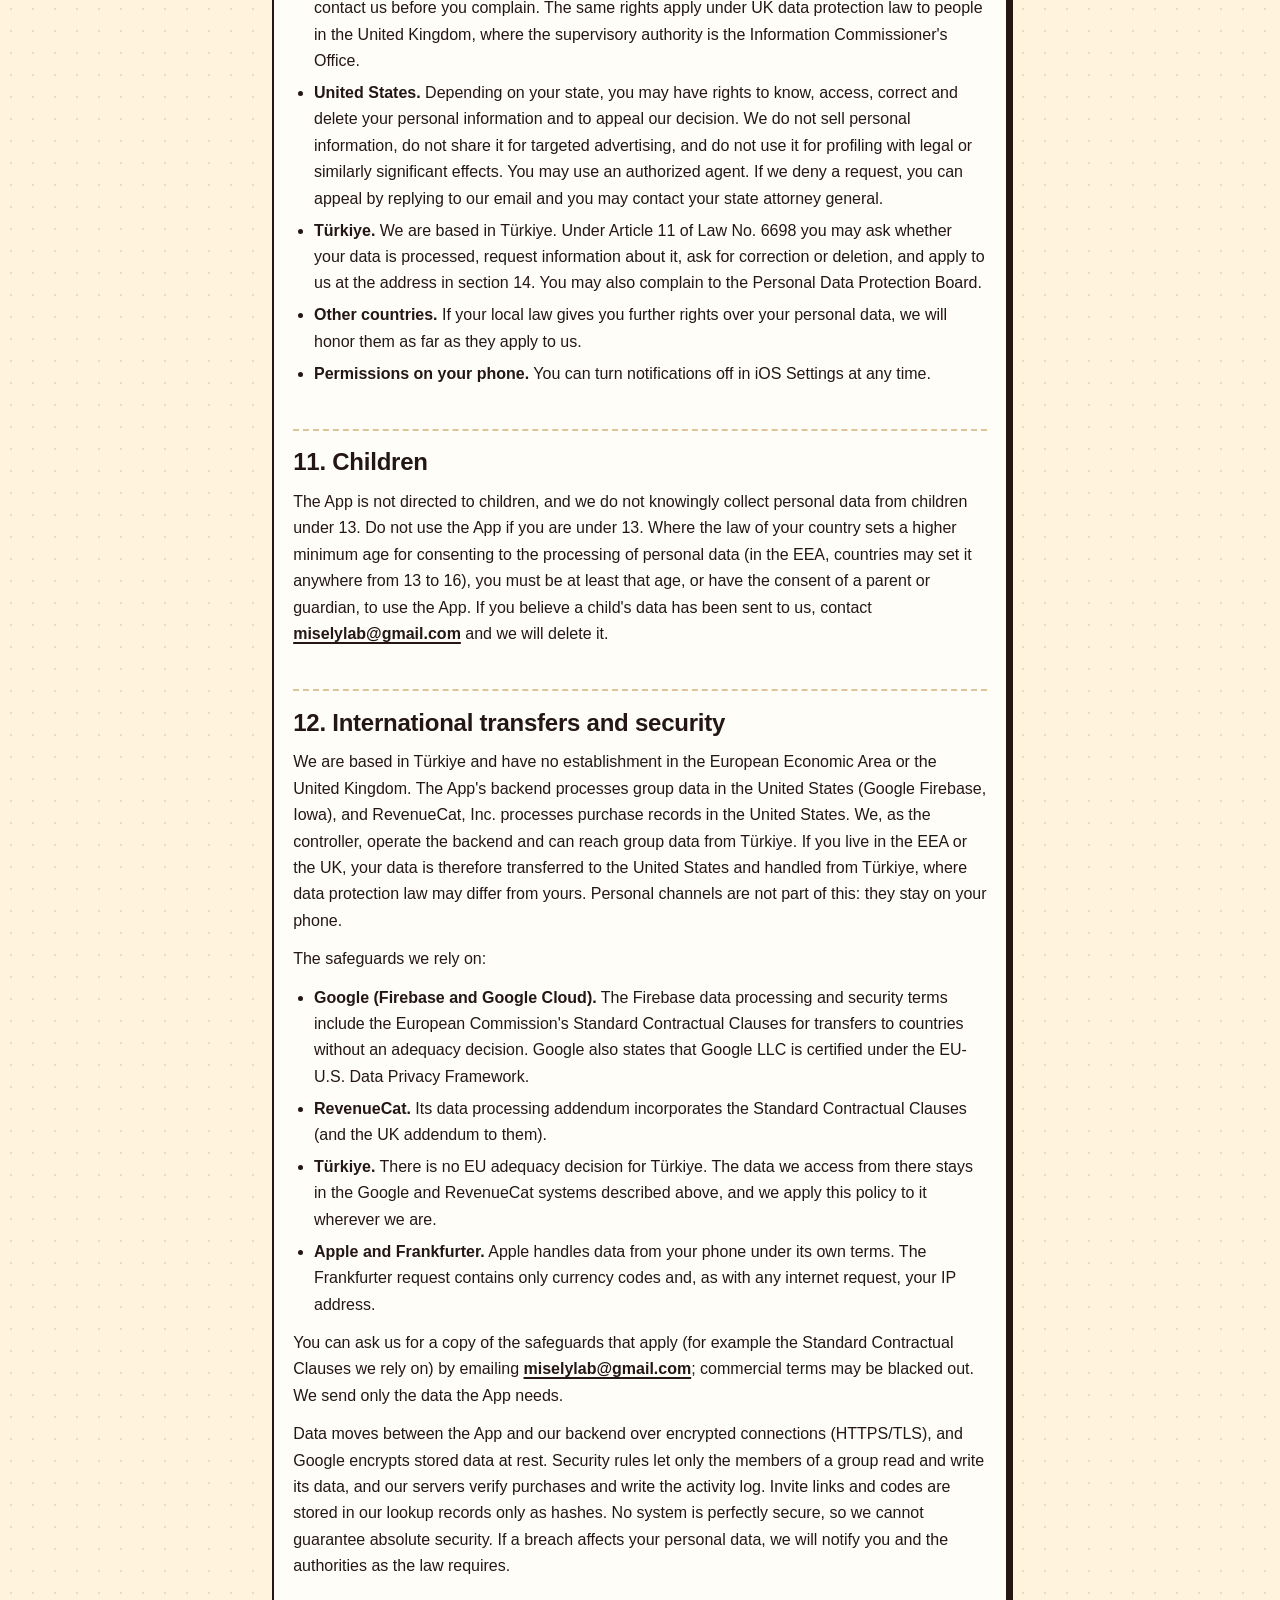
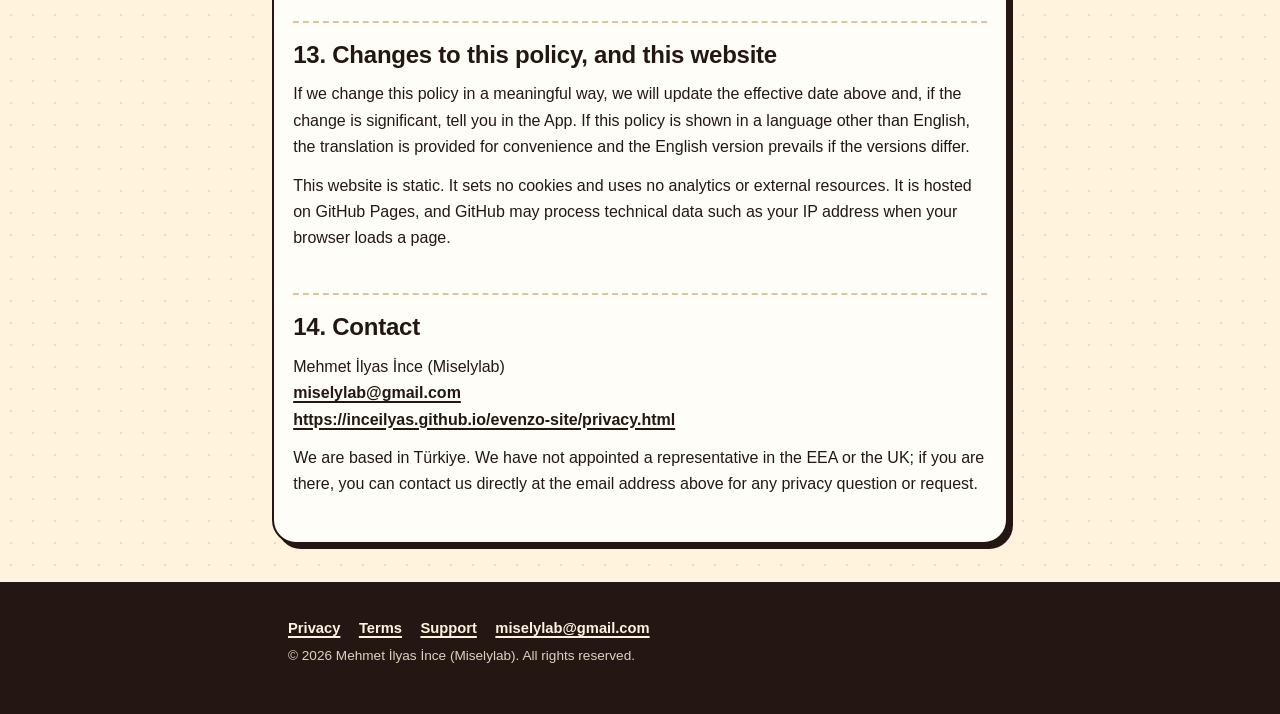
==== commit d45bac32: "Gizlilik ve sartlar: AB/AEA icin GDPR bolumleri (hukuki dayanak, aktarim, haklar, saklama), tuketici" ====
--- a/privacy.html
+++ b/privacy.html
@@ -35,7 +35,7 @@
   <main id="main" class="wrap">
 <h1>Privacy Policy</h1>
 
-<p class="meta">Effective date: November 10, 2026</p>
+<p class="meta">Effective date: November 13, 2026</p>
 
 <nav class="toc" aria-label="Contents">
   <ol>
@@ -45,17 +45,18 @@
     <li><a href="#section-4">Sign in with Apple (optional)</a></li>
     <li><a href="#section-5">Notifications</a></li>
     <li><a href="#section-6">Who receives information</a></li>
-    <li><a href="#section-7">How long we keep information</a></li>
-    <li><a href="#section-8">Deleting your data and leaving groups</a></li>
-    <li><a href="#section-9">Your rights and choices</a></li>
-    <li><a href="#section-10">Children</a></li>
-    <li><a href="#section-11">International transfers and security</a></li>
-    <li><a href="#section-12">Changes to this policy, and this website</a></li>
-    <li><a href="#section-13">Contact</a></li>
+    <li><a href="#section-7">Why we use your data, and the legal bases</a></li>
+    <li><a href="#section-8">How long we keep information</a></li>
+    <li><a href="#section-9">Deleting your data and leaving groups</a></li>
+    <li><a href="#section-10">Your rights and choices</a></li>
+    <li><a href="#section-11">Children</a></li>
+    <li><a href="#section-12">International transfers and security</a></li>
+    <li><a href="#section-13">Changes to this policy, and this website</a></li>
+    <li><a href="#section-14">Contact</a></li>
   </ol>
 </nav>
 
-<p>Evenzo (the "App") is an iPhone budget and expense tracker. It is operated by Mehmet İlyas İnce (Miselylab) ("we", "us"), who decides how and why your personal data is handled. This policy explains what the App handles, who receives it, how long it is kept, and what choices you have. Our contact details are in section 13.</p>
+<p>Evenzo (the "App") is an iPhone budget and expense tracker. It is operated by Mehmet İlyas İnce (Miselylab) ("we", "us"), who decides how and why your personal data is handled and is the controller of that data (including under the EU General Data Protection Regulation, "GDPR"). This policy explains what the App handles, why, on what legal basis, who receives it, how long it is kept, and what choices and rights you have. Our contact details are in section 14.</p>
 
 <h2 id="section-1">1. The short version</h2>
 
@@ -66,6 +67,7 @@
   <li><strong>No sign-up.</strong> There is no email, password or phone number. For groups, the App quietly creates an anonymous sign-in in the background. You can optionally connect it to your Apple Account so you can get your groups back on a new phone. We do not ask Apple for your name or email address.</li>
   <li><strong>No ads, no tracking.</strong> The App has no advertising software, does not track you across other companies' apps and websites, and we do not sell your data. The only statistics we keep are about purchases: our purchase service, RevenueCat, records Group Plan purchases and when the purchase screen is shown, under a random ID that is not your name or account (section 6).</li>
   <li><strong>You can delete your group account in the App</strong> (Profile &gt; Delete group account).</li>
+  <li><strong>If you are in the European Economic Area (EEA).</strong> The data we handle is processed in the United States and Türkiye, not in the EEA. Sections 7, 10 and 12 give the legal bases, your GDPR rights and the transfer safeguards.</li>
 </ul>
 
 <h2 id="section-2">2. Personal channels (on your phone only)</h2>
@@ -117,26 +119,58 @@
 
 <h2 id="section-5">5. Notifications</h2>
 
-<p>Notifications are optional. The App asks for permission when you first open a group, after explaining what they are for, or when you turn on a reminder yourself. It registers your device with our server only if you allow notifications and have a group account. When a member adds, edits, deletes or restores an expense or settlement, our server sends a short push notification to the other members it concerns. It contains the acting member's name, the expense title, the amount and the group name (for example "Ali added Dinner ($40.00) in Trip"). The wording is shown in your phone's language. Notifications travel through Firebase Cloud Messaging and Apple's push notification service. A notification about a deleted expense can offer a "Restore" button; using it restores that expense in the group in your name.</p>
-
-<p>For each group you can choose all activity, only changes to your balance, or muted, and you can mute a group for a limited time (section 3). Reminders for personal channels are created on your phone and never pass through our servers (section 2). You can turn notifications off in iOS Settings at any time; your device record then stops being useful and is removed automatically (section 7).</p>
+<p>Notifications are optional. The App asks for permission when you first open a group, after explaining what they are for, or when you turn on a reminder yourself. The permission prompt is shown by iOS, and you can say no; the App then works the same, only without notifications. It registers your device with our server only if you allow notifications and have a group account. We treat your choice in that prompt as your consent to receive these notifications and to the device registration described in section 3, and you can withdraw it at any time (below). When a member adds, edits, deletes or restores an expense or settlement, our server sends a short push notification to the other members it concerns. It contains the acting member's name, the expense title, the amount and the group name (for example "Ali added Dinner ($40.00) in Trip"). The wording is shown in your phone's language. Notifications travel through Firebase Cloud Messaging and Apple's push notification service. A notification about a deleted expense can offer a "Restore" button; using it restores that expense in the group in your name.</p>
+
+<p>For each group you can choose all activity, only changes to your balance, or muted, and you can mute a group for a limited time (section 3). Reminders for personal channels are created on your phone and never pass through our servers (section 2). You can turn notifications off in iOS Settings at any time; your device record then stops being useful and is removed automatically (section 8). Withdrawing consent does not affect what was sent before.</p>
 
 <h2 id="section-6">6. Who receives information</h2>
 
-<p>We share information only with the providers needed to run the App:</p>
-
-<ul>
-  <li><strong>Google (Firebase and Google Cloud).</strong> Hosting and processing of group data, the anonymous sign-in, notifications, App Check, and the static invite page. Google acts as our processor under its data processing terms. The invite page is a static web page on Firebase Hosting; it does not read or send the invite token, but, as with any web server, Google's infrastructure may process technical request data such as the IP address and the requested address (which contains the invite link) to deliver the page.</li>
+<p>We share information only with the providers needed to run the App. Google and RevenueCat process data on our behalf and on our instructions (processors). Apple and, for exchange rates, Frankfurter are independent services that receive data from your phone for their own functions. Group members are the other recipients of group data.</p>
+
+<ul>
+  <li><strong>Google (Firebase and Google Cloud).</strong> Hosting and processing of group data, the anonymous sign-in, notifications, App Check, and the static invite page. Google acts as our processor under the Firebase data processing and security terms. The data is stored and processed in the United States (section 12). The invite page is a static web page on Firebase Hosting; it does not read or send the invite token, but, as with any web server, Google's infrastructure may process technical request data such as the IP address and the requested address (which contains the invite link) to deliver the page.</li>
   <li><strong>Apple.</strong> App Store purchases and subscriptions (Apple handles payment and gives us signed transaction records and renewal or refund notices), push notifications, Sign in with Apple if you use it, and App Attest, which Firebase App Check uses to confirm that requests come from a genuine copy of the App. Apple is an independent party for its own services.</li>
-  <li><strong>RevenueCat (purchases).</strong> The App uses RevenueCat, Inc. (United States) to run purchases and to show us purchase statistics. When the App starts, it creates a random ID for this install. The ID is not your name, your Apple Account or your sign-in ID. RevenueCat receives it together with technical details such as the App version, the iOS version, the device type and the App Store country and, as with any internet request, the IP address. If you buy or restore a Group Plan, RevenueCat also receives Apple's purchase record (product, price, currency, dates, renewal and refund status), and our server passes Apple's renewal and refund notices on to RevenueCat. RevenueCat also records when the purchase screen is shown. RevenueCat acts as our processor under its data processing terms. It does not receive your expenses, your groups, any names or your payment card.</li>
-  <li><strong>Frankfurter (exchange rates).</strong> When you enter an amount in another currency, the App requests the day's exchange rate from the free Frankfurter service (api.frankfurter.dev, based on European Central Bank data). The request contains only currency codes, such as EUR and USD. No amount, name, group or account information is sent. As with any internet request, the service can see the IP address the request comes from. The rate is saved on your phone, and it is also saved with the transaction.</li>
+  <li><strong>RevenueCat (purchases).</strong> The App uses RevenueCat, Inc. (United States) to run purchases and to show us purchase statistics. When the App starts, it creates a random ID for this install. The ID is not your name, your Apple Account or your sign-in ID. RevenueCat receives it together with technical details such as the App version, the iOS version, the device type and the App Store country and, as with any internet request, the IP address. If you buy or restore a Group Plan, RevenueCat also receives Apple's purchase record (product, price, currency, dates, renewal and refund status), and our server passes Apple's renewal and refund notices on to RevenueCat. RevenueCat also records when the purchase screen is shown. RevenueCat acts as our processor under its data processing addendum, and processes the data in the United States (section 12). It does not receive your expenses, your groups, any names or your payment card.</li>
+  <li><strong>Frankfurter (exchange rates).</strong> When you enter an amount in another currency, the App requests the day's exchange rate from the free Frankfurter service (api.frankfurter.dev, based on European Central Bank data). The request contains only currency codes, such as EUR and USD. No amount, name, group or account information is sent. As with any internet request, the service can see the IP address the request comes from. The rate is saved on your phone, and it is also saved with the transaction. Frankfurter is a free public service, not a processor acting on our instructions.</li>
   <li><strong>Other members of your group</strong>, as described in section 3.</li>
   <li><strong>Authorities or successors</strong>, when required by law or to protect rights and safety, or as part of a business transfer, with notice where the law requires it.</li>
 </ul>
 
 <p>We do not sell your personal information and do not share it for advertising. The App contains no advertising or crash-reporting software, and no analytics other than the purchase statistics described above.</p>
 
-<h2 id="section-7">7. How long we keep information</h2>
+<h2 id="section-7">7. Why we use your data, and the legal bases</h2>
+
+<p>Where the GDPR applies to you (for example if you are in the European Economic Area), we need a legal basis under Article 6 for each use of your personal data. This table says which one we rely on. "Contract" means that we need the data to give you something you asked for in the App.</p>
+
+<div class="table-wrap" tabindex="0" role="region" aria-label="Table">
+<table>
+  <thead><tr>
+<th scope="col">Purpose</th><th scope="col">Data (see sections 2 to 6)</th><th scope="col">Legal basis</th></tr></thead>
+  <tbody>
+    <tr><td>Run group channels: create or join a group, show the same numbers to every member, calculate who owes whom, keep the activity history, handle invite links and codes</td><td>Anonymous sign-in ID, names, group details, expenses and settlements, custom categories, activity history, invite link and code, per-group notification settings</td><td>Contract (Art. 6(1)(b))</td></tr>
+    <tr><td>Sell and verify Group Plan purchases: fund groups, renew, restore, handle refunds and revocations</td><td>Purchase verification records, Apple's signed transaction, the purchase record kept by RevenueCat</td><td>Contract (Art. 6(1)(b))</td></tr>
+    <tr><td>Convert amounts you enter in another currency</td><td>Currency codes and, as with any request, the IP address</td><td>Contract (Art. 6(1)(b))</td></tr>
+    <tr><td>Send group notifications to your device</td><td>Firebase Installation ID, sign-in ID, platform, phone language, notification settings</td><td>Your consent (Art. 6(1)(a)): the iOS permission prompt, section 5</td></tr>
+    <tr><td>Get your groups back on a new phone</td><td>The link between your anonymous sign-in and Apple's identifier for your Apple sign-in</td><td>Your consent (Art. 6(1)(a)): you choose "Continue with Apple", section 4</td></tr>
+    <tr><td>Keep groups and servers secure and stop abuse: App Check, limits on wrong invite-code attempts and notification floods, technical logs, delivery of the invite page</td><td>Sign-in ID, timestamps, counters, IP address and request data in platform logs</td><td>Legitimate interests (Art. 6(1)(f)): protecting the service and its members from guessing, floods and misuse</td></tr>
+    <tr><td>Purchase statistics: see whether the purchase screen and purchases work and what the sales are</td><td>Random install ID, App and iOS version, device type, App Store country, IP address, purchase-screen impressions, purchase events</td><td>Legitimate interests (Art. 6(1)(f)): running the paid plan, no advertising or profiling</td></tr>
+    <tr><td>Answer your support emails and requests</td><td>Your email address and what you write</td><td>Contract or, if you are not a user yet, legitimate interests (Art. 6(1)(b) and (f)): answering you</td></tr>
+    <tr><td>Meet legal duties and answer authorities, and establish or defend legal claims</td><td>Whatever the duty or claim concerns</td><td>Legal obligation and legitimate interests (Art. 6(1)(c) and (f))</td></tr>
+  </tbody>
+</table>
+</div>
+
+<p><strong>Legitimate interests and your right to object.</strong> Where we rely on legitimate interests, we have weighed them against your interests and rights. The data in those rows is limited to technical identifiers and counters; we do not use it to profile you, for advertising, or to make decisions about you. You can object at any time, on grounds relating to your situation, by emailing <a href="mailto:miselylab@gmail.com">miselylab@gmail.com</a>. We will then stop that processing unless we can show compelling reasons, or it is needed for legal claims. For purchase statistics, we can also have RevenueCat delete the record kept under your random ID.</p>
+
+<p><strong>Consent.</strong> The App asks for consent in two places only: the iOS notification prompt (section 5) and the optional "Continue with Apple" button (section 4). Nothing else in the App depends on consent. You can withdraw it at any time: turn notifications off in iOS Settings, or delete your group account (section 9). Withdrawal does not affect what happened before. Saying no to either has no effect on the rest of the App.</p>
+
+<p><strong>People named by someone else.</strong> A group member can add another person to a group by name before that person has joined. We process that name, and the expenses shared with it, for the same purpose as other group data. It is in the legitimate interest of the group, and of that person, that balances stay correct (Art. 6(1)(f)). The named person has the same rights as anyone else (section 10).</p>
+
+<p><strong>Is providing data required?</strong> You do not have to give us any personal data to use personal channels: they stay on your phone. To use a group, the group data in section 3 is needed (at least a display name and the group's content); without it a group cannot work. To buy a Group Plan, the purchase data in section 6 is needed. Notifications and Sign in with Apple are optional. No law or contract forces you to provide any of this.</p>
+
+<p><strong>Sensitive information and automated decisions.</strong> The App does not ask for special categories of data. Expense titles and names are free text; if you enter something sensitive in a group, it is shown to the group's members and handled like any other group data, so please do not. We do not profile you and make no decisions based solely on automated processing that have legal or similarly significant effects. The only automatic measures are the abuse limits in section 3.</p>
+
+<h2 id="section-8">8. How long we keep information</h2>
 
 <div class="table-wrap" tabindex="0" role="region" aria-label="Table">
 <table>
@@ -144,62 +178,79 @@
 <th scope="col">Information</th><th scope="col">Retention</th></tr></thead>
   <tbody>
     <tr><td>Personal channels</td><td>On your phone until you delete them or the App. A deleted personal transaction stays in Recently deleted for 30 days, then is removed.</td></tr>
-    <tr><td>Group expenses and settlements</td><td>As long as the group exists. When a member deletes one, it stays restorable for 30 days; a daily cleanup then permanently deletes it. The activity history keeps its short summary.</td></tr>
+    <tr><td>Group expenses and settlements, custom categories</td><td>As long as the group exists. When a member deletes one, it stays restorable for 30 days; a daily cleanup then permanently deletes it. The activity history keeps its short summary.</td></tr>
     <tr><td>A group with no active members</td><td>If every member has left or deleted their account, the whole group (members, expenses, activity, invite records) is deleted after 30 days. If someone joins again through the invite link or code within that time, the deletion is cancelled.</td></tr>
-    <tr><td>Members, names, balances and the activity history of a group</td><td>As long as the group exists. A member who leaves loses access, but their name and balance stay in the group, so the other members' numbers stay correct.</td></tr>
+    <tr><td>Members, names, group details, balances and the activity history of a group</td><td>As long as the group exists. A member who leaves loses access, but their name and balance stay in the group, so the other members' numbers stay correct. If you delete your group account, your name is replaced by "Deleted member" (section 9).</td></tr>
+    <tr><td>Anonymous sign-in ID</td><td>Until you delete your group account, when it is deleted from Firebase Authentication. For a member who left, a one-way hash of it stays in the group for as long as the group exists (to restore your place if you rejoin).</td></tr>
+    <tr><td>Invite links and codes</td><td>Until a member resets them, or until the group is deleted.</td></tr>
     <tr><td>Notification registrations</td><td>Refreshed whenever you open the App. Deleted when you delete your group account, when the push service reports the device as no longer valid (for example after you remove the App), and automatically when not refreshed for 60 days.</td></tr>
+    <tr><td>Notification settings (per group)</td><td>Stored with your membership, for as long as the group exists.</td></tr>
     <tr><td>Invite-code attempt counters</td><td>Until you delete your group account. Notification limit counters are kept with the group.</td></tr>
-    <tr><td>Purchase verification records</td><td>They contain no name, account ID or payment details, and are kept as long as needed to keep groups funded and to process renewals and refunds. We have not set an automatic deletion date for them.</td></tr>
-    <tr><td>Purchase records at RevenueCat</td><td>Kept by RevenueCat under the random ID for as long as we use the service. When you delete your group account, our server asks RevenueCat to delete the record for your ID, and the App starts using a new random ID. If you have no group account, write to us (section 8).</td></tr>
+    <tr><td>Purchase verification records</td><td>They contain no name, account ID or payment details. They are kept for as long as needed to keep groups funded, to process renewals and refunds, and to deal with disputes and legal duties. We have not set an automatic deletion date; when they are no longer needed, we delete them, and you can ask us to review them (section 10).</td></tr>
+    <tr><td>Purchase records at RevenueCat</td><td>Kept by RevenueCat under the random ID for as long as we use the service. When you delete your group account, our server asks RevenueCat to delete the record for your ID, and the App starts using a new random ID. If you have no group account, write to us (section 9).</td></tr>
     <tr><td>Technical logs</td><td>Google Cloud and Firebase keep technical logs (such as IP address, request time and error codes) for a limited period set by the platform. Our own code does not write expense details into them.</td></tr>
     <tr><td>Backups</td><td>We do not keep separate backups of the group database. Deleted data is gone once the periods above end. If we turn on database backups in the future, we will update this policy first.</td></tr>
-    <tr><td>Support emails</td><td>As long as needed to help you, then deleted.</td></tr>
+    <tr><td>Support emails</td><td>As long as needed to help you and to show how we handled your request, then deleted.</td></tr>
   </tbody>
 </table>
 </div>
 
-<h2 id="section-8">8. Deleting your data and leaving groups</h2>
+<h2 id="section-9">9. Deleting your data and leaving groups</h2>
 
 <ul>
   <li><strong>Leave a group.</strong> You lose access to the group. Your name, your share of past expenses and your balance stay in the group, so that the other members' balances do not change. They can still record a settlement with you.</li>
   <li><strong>Delete group account</strong> (Profile &gt; Delete group account). You leave all your groups, and your name there is replaced by "Deleted member" (on your member record and in activity entries about you). Your notification registrations and code-attempt counter are deleted, and your anonymous sign-in is deleted from Firebase Authentication. If Apple is connected, the connection is revoked first. Our server also asks RevenueCat to delete the purchase record kept under your random ID. Expenses and settlements you entered, paid or shared stay in the group, with their titles, so the other members' balances stay correct. This cannot be undone. It does not cancel a subscription: manage that in your Apple Account settings. Your personal channels stay on your phone.</li>
   <li><strong>Delete a personal channel or transaction.</strong> In the App. It never reached our servers.</li>
-  <li><strong>Last member out.</strong> When the last active member leaves or deletes their account, the group is deleted after 30 days (section 7).</li>
+  <li><strong>Last member out.</strong> When the last active member leaves or deletes their account, the group is deleted after 30 days (section 8).</li>
   <li><strong>By email.</strong> If you cannot use the App (for example you lost your phone), write to us. Because the App has no login, we may need details such as the group name and the name you used in it, and we may not be able to find your record without them.</li>
 </ul>
 
-<h2 id="section-9">9. Your rights and choices</h2>
-
-<p>Depending on where you live, you may have the right to know what personal data we hold about you, to get a copy, to correct it, to delete it, to object to or restrict some processing, and to complain to a data protection authority. You can use the in-App tools in section 8 at any time. You can also email <a href="mailto:miselylab@gmail.com">miselylab@gmail.com</a> (see "By email" in section 8). We aim to answer within 30 days, or within the period the law that applies to you sets. We may ask you to confirm that a request concerns your own record. We will not treat you worse for using your rights.</p>
-
-<ul>
+<h2 id="section-10">10. Your rights and choices</h2>
+
+<p>You can use the in-App tools in section 9 at any time. You can also email <a href="mailto:miselylab@gmail.com">miselylab@gmail.com</a> (see "By email" in section 9). We answer within one month of receiving your request. If a request is complex or we get many, the law may allow us to extend that by up to two further months, and we will tell you why. Exercising your rights is free. We may ask you to confirm that a request concerns your own record, and we will not treat you worse for using your rights.</p>
+
+<ul>
+  <li><strong>European Economic Area.</strong> Under the GDPR you have the right to: (1) <strong>access</strong> the personal data we hold about you and get a copy; (2) have inaccurate data <strong>corrected</strong> (in a group, members can edit expenses and group details in the App; for anything you cannot change there, email us); (3) have your data <strong>erased</strong> (use Delete group account in the App, or email us); (4) <strong>restrict</strong> processing in the cases the GDPR lists; (5) <strong>data portability</strong>: receive the data you gave us in a structured, commonly used, machine-readable format, which applies to data we process because of the contract or your consent (the App has no export button, so email us and we will send it); (6) <strong>object</strong> at any time to processing based on legitimate interests (section 7); and (7) <strong>withdraw consent</strong> at any time (section 7). You also have the right to <strong>complain to a supervisory authority</strong>, in particular in the EU or EEA country where you live or work or where you think your rights were infringed. You can find them through the European Data Protection Board website. We would appreciate the chance to put things right first, but you do not have to contact us before you complain. The same rights apply under UK data protection law to people in the United Kingdom, where the supervisory authority is the Information Commissioner's Office.</li>
   <li><strong>United States.</strong> Depending on your state, you may have rights to know, access, correct and delete your personal information and to appeal our decision. We do not sell personal information, do not share it for targeted advertising, and do not use it for profiling with legal or similarly significant effects. You may use an authorized agent. If we deny a request, you can appeal by replying to our email and you may contact your state attorney general.</li>
-  <li><strong>Türkiye.</strong> We are based in Türkiye. Under Article 11 of Law No. 6698 you may ask whether your data is processed, request information about it, ask for correction or deletion, and apply to us at the address in section 13. You may also complain to the Personal Data Protection Board.</li>
+  <li><strong>Türkiye.</strong> We are based in Türkiye. Under Article 11 of Law No. 6698 you may ask whether your data is processed, request information about it, ask for correction or deletion, and apply to us at the address in section 14. You may also complain to the Personal Data Protection Board.</li>
   <li><strong>Other countries.</strong> If your local law gives you further rights over your personal data, we will honor them as far as they apply to us.</li>
   <li><strong>Permissions on your phone.</strong> You can turn notifications off in iOS Settings at any time.</li>
 </ul>
 
-<h2 id="section-10">10. Children</h2>
-
-<p>The App is not directed to children, and we do not knowingly collect personal data from children under 13. Do not use the App if you are under 13. Where the law of your country sets a higher minimum age for consenting to the processing of personal data, you must be at least that age, or have the consent of a parent or guardian, to use the App. If you believe a child's data has been sent to us, contact <a href="mailto:miselylab@gmail.com">miselylab@gmail.com</a> and we will delete it.</p>
-
-<h2 id="section-11">11. International transfers and security</h2>
-
-<p>We are based in Türkiye, and our backend processes group data in the United States. RevenueCat also processes purchase records in the United States. If you live elsewhere, this data is therefore transferred to the United States, where data protection law may differ from yours. We rely on the safeguards in our providers' data processing terms, and we send only the data the App needs.</p>
+<h2 id="section-11">11. Children</h2>
+
+<p>The App is not directed to children, and we do not knowingly collect personal data from children under 13. Do not use the App if you are under 13. Where the law of your country sets a higher minimum age for consenting to the processing of personal data (in the EEA, countries may set it anywhere from 13 to 16), you must be at least that age, or have the consent of a parent or guardian, to use the App. If you believe a child's data has been sent to us, contact <a href="mailto:miselylab@gmail.com">miselylab@gmail.com</a> and we will delete it.</p>
+
+<h2 id="section-12">12. International transfers and security</h2>
+
+<p>We are based in Türkiye and have no establishment in the European Economic Area or the United Kingdom. The App's backend processes group data in the United States (Google Firebase, Iowa), and RevenueCat, Inc. processes purchase records in the United States. We, as the controller, operate the backend and can reach group data from Türkiye. If you live in the EEA or the UK, your data is therefore transferred to the United States and handled from Türkiye, where data protection law may differ from yours. Personal channels are not part of this: they stay on your phone.</p>
+
+<p>The safeguards we rely on:</p>
+
+<ul>
+  <li><strong>Google (Firebase and Google Cloud).</strong> The Firebase data processing and security terms include the European Commission's Standard Contractual Clauses for transfers to countries without an adequacy decision. Google also states that Google LLC is certified under the EU-U.S. Data Privacy Framework.</li>
+  <li><strong>RevenueCat.</strong> Its data processing addendum incorporates the Standard Contractual Clauses (and the UK addendum to them).</li>
+  <li><strong>Türkiye.</strong> There is no EU adequacy decision for Türkiye. The data we access from there stays in the Google and RevenueCat systems described above, and we apply this policy to it wherever we are.</li>
+  <li><strong>Apple and Frankfurter.</strong> Apple handles data from your phone under its own terms. The Frankfurter request contains only currency codes and, as with any internet request, your IP address.</li>
+</ul>
+
+<p>You can ask us for a copy of the safeguards that apply (for example the Standard Contractual Clauses we rely on) by emailing <a href="mailto:miselylab@gmail.com">miselylab@gmail.com</a>; commercial terms may be blacked out. We send only the data the App needs.</p>
 
 <p>Data moves between the App and our backend over encrypted connections (HTTPS/TLS), and Google encrypts stored data at rest. Security rules let only the members of a group read and write its data, and our servers verify purchases and write the activity log. Invite links and codes are stored in our lookup records only as hashes. No system is perfectly secure, so we cannot guarantee absolute security. If a breach affects your personal data, we will notify you and the authorities as the law requires.</p>
 
-<h2 id="section-12">12. Changes to this policy, and this website</h2>
+<h2 id="section-13">13. Changes to this policy, and this website</h2>
 
 <p>If we change this policy in a meaningful way, we will update the effective date above and, if the change is significant, tell you in the App. If this policy is shown in a language other than English, the translation is provided for convenience and the English version prevails if the versions differ.</p>
 
 <p>This website is static. It sets no cookies and uses no analytics or external resources. It is hosted on GitHub Pages, and GitHub may process technical data such as your IP address when your browser loads a page.</p>
 
-<h2 id="section-13">13. Contact</h2>
+<h2 id="section-14">14. Contact</h2>
 
 <p>Mehmet İlyas İnce (Miselylab)<br>
 <a href="mailto:miselylab@gmail.com">miselylab@gmail.com</a><br>
 <a href="https://inceilyas.github.io/evenzo-site/privacy.html" rel="noopener">https://inceilyas.github.io/evenzo-site/privacy.html</a></p>
+
+<p>We are based in Türkiye. We have not appointed a representative in the EEA or the UK; if you are there, you can contact us directly at the email address above for any privacy question or request.</p>
   </main>
   <footer class="site-footer">
     <div class="wrap">
